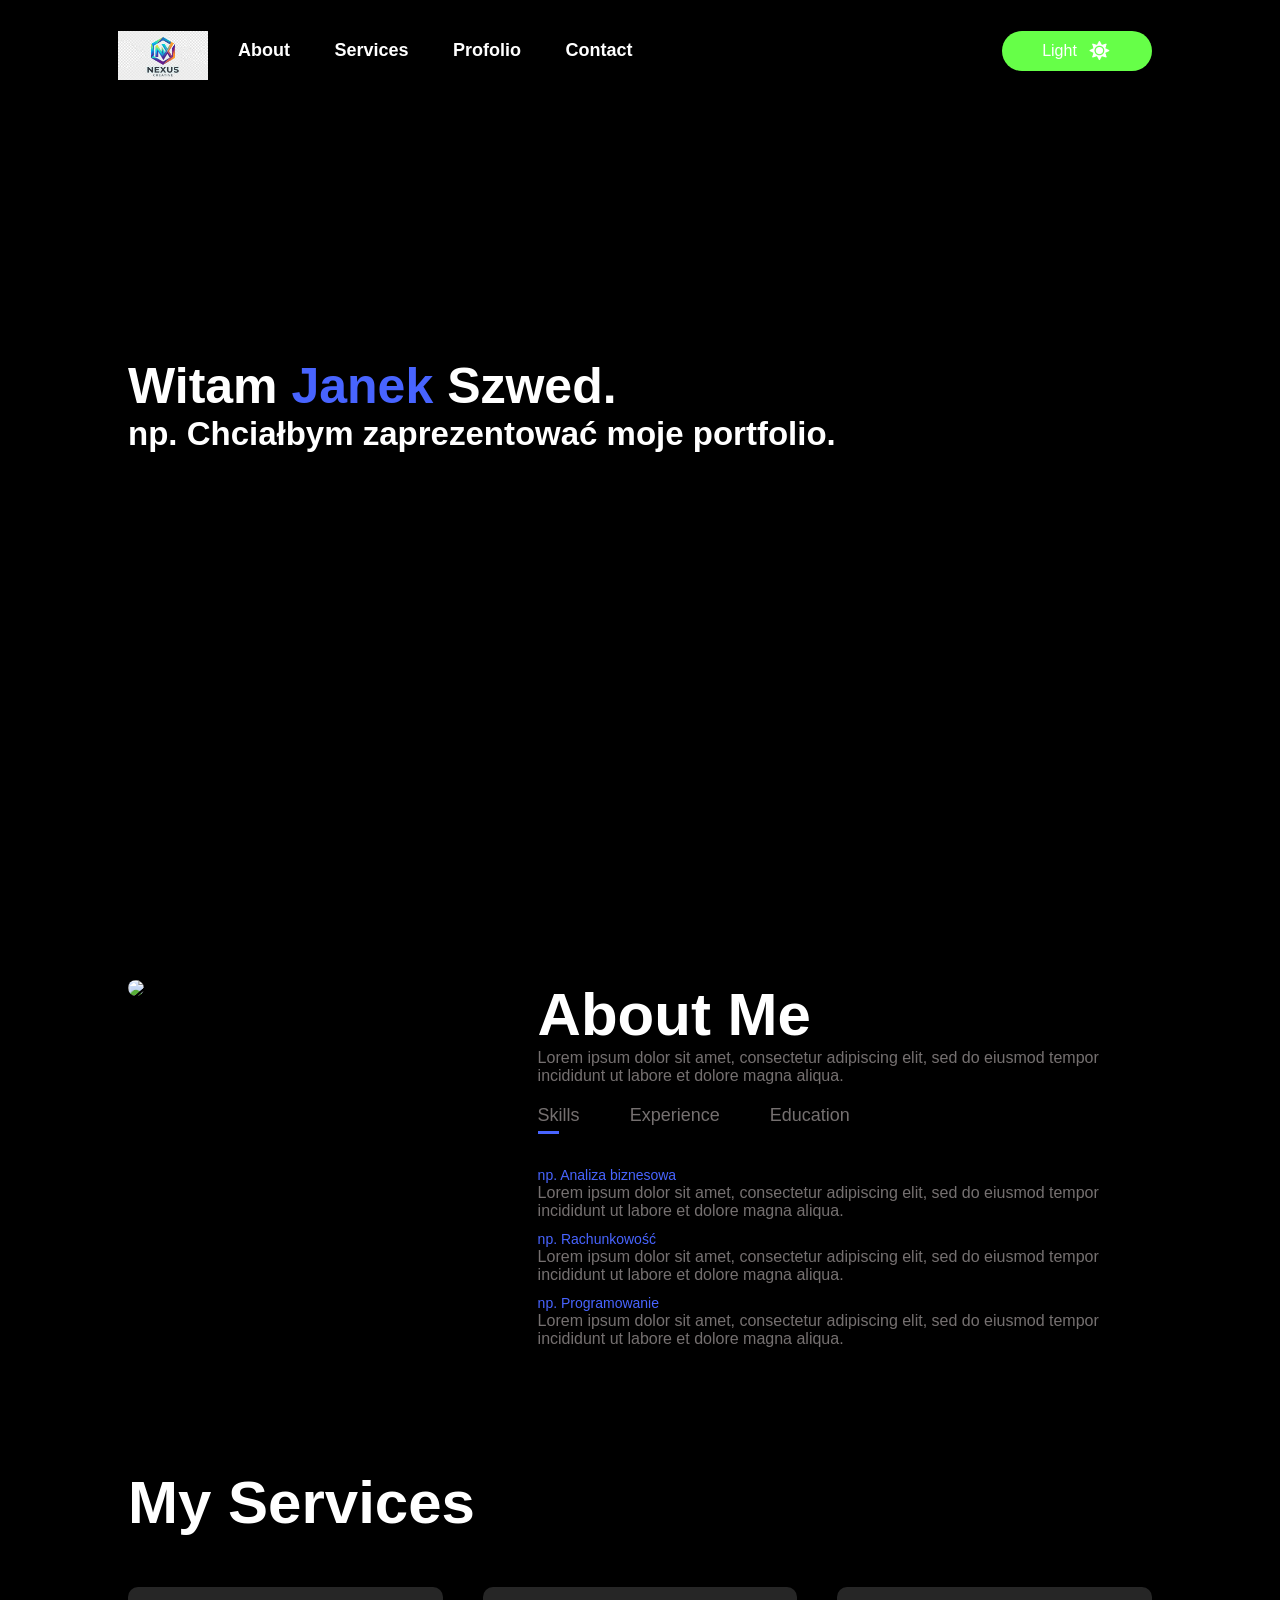
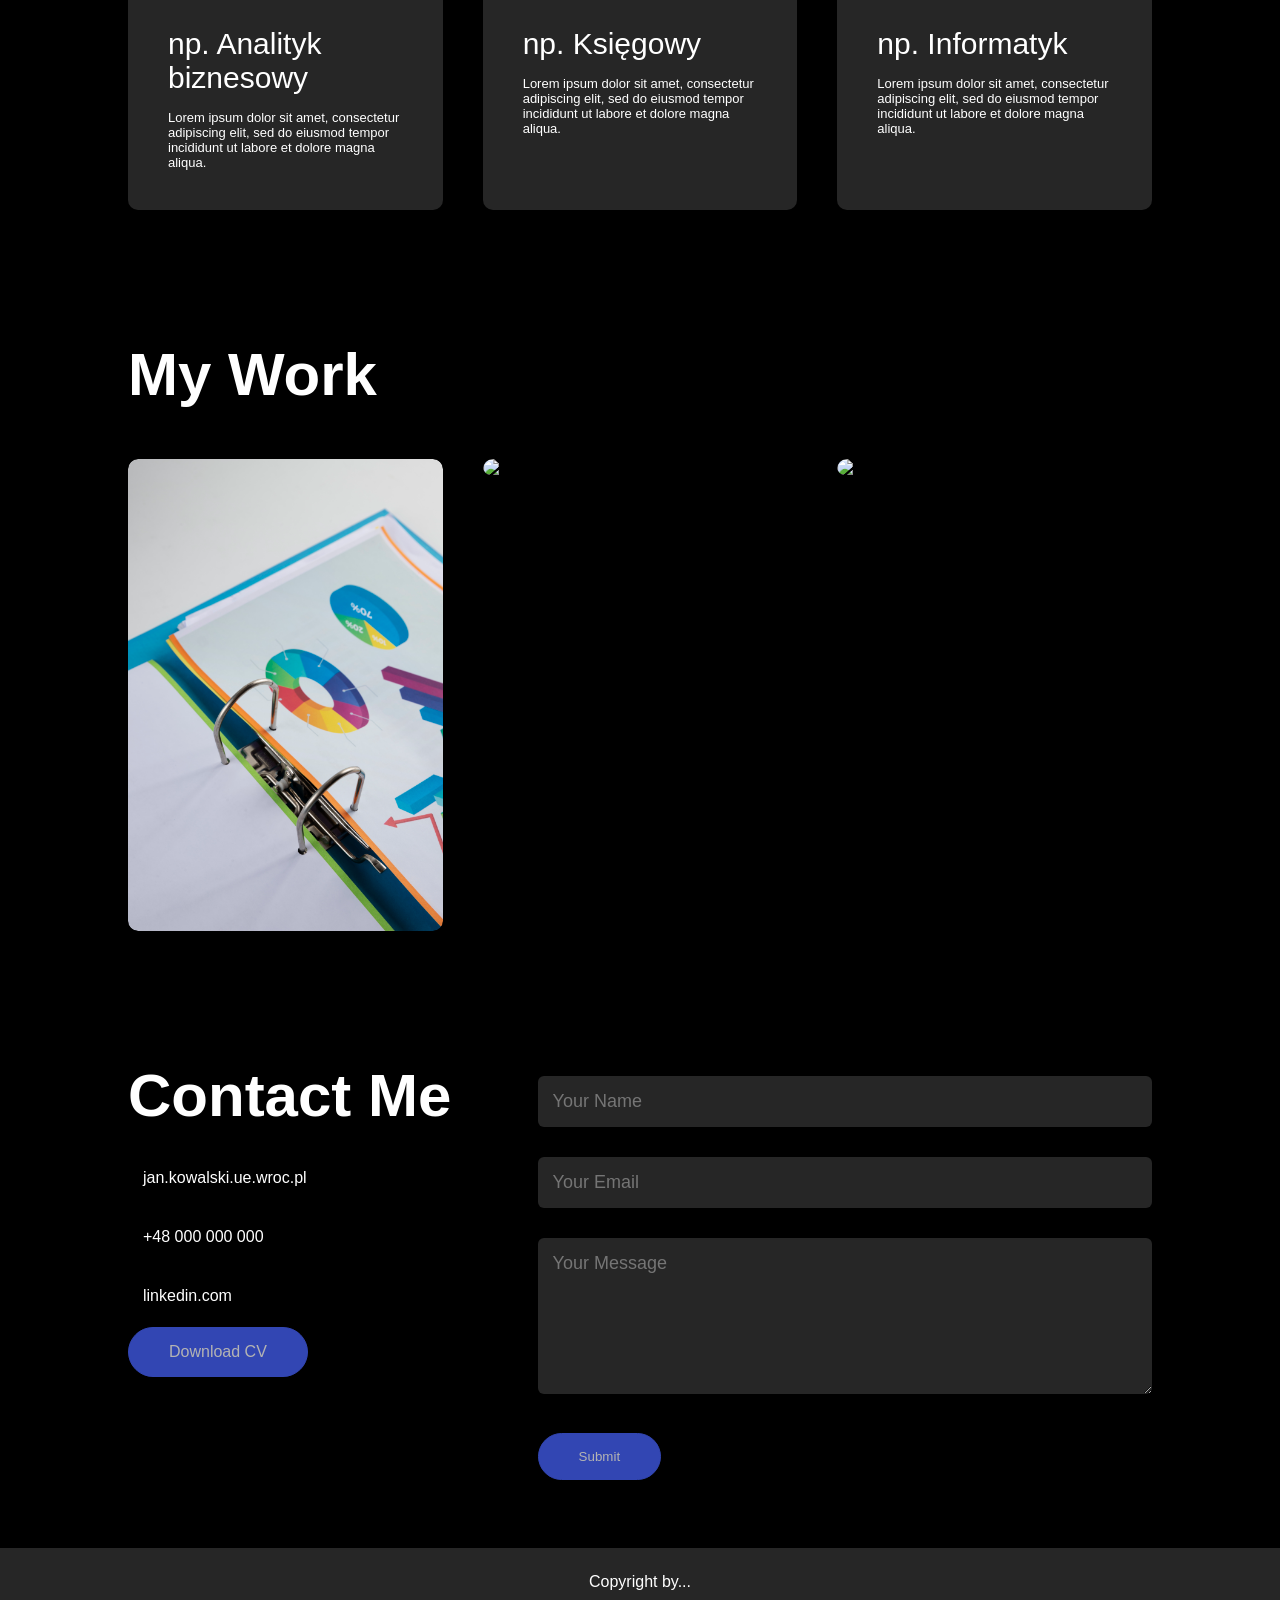
==== index.html @ f892479d "Update index.html" ====
<!DOCTYPE html>
<html lang="en">
<head>
    <meta charset="UTF-8">
    <meta http-equiv="X-UA-Compatible" content="IE=edge">
    <meta name="viewport" content="width=device-width, initial-scale=1.0">
    <title>Portfolio</title> <!--nazwa/tytuł strony-->
    <link rel="stylesheet" href="style.css">
    <link rel="shortcut icon" href="favicon.png"> <!--favicon - ikona strony internetowej, widoczna na pasku adresu przeglądarki i na kracie otwartej strony www.-->
    <!--unikalny kod osadzania zestawu--> <script src="http://kit.fontawesome.com/xxxxxxxxxx.js" crossorigin="anonymous"></script> <!--link do fontawesome: https://fontawesome.com/ -->
</head>
<body>
<div id="header">
    <div class="container">
        <nav>
            <img src="images/Gemini_Generated_Image_3619kv3619kv3619.png" class="logo"><!--miejsce na autorskie logo-->
            <ul id="sidemenu">
                <li><a href="#about">About</a></li>
                <li><a href="#services">Services</a></li>
                <li><a href="#portfolio">Profolio</a></li>
                <li><a href="#contact">Contact</a></li>
                <i class="fa-solid fa-xmark" onclick="closemenu()"></i> <!--ikonę pobrać z https://fontawesome.com/icons/categories (ten obszar dotyczy urządzeń mobilnych)-->
            </ul>
            <i class="fa-solid fa-bars" onclick="openmenu()"></i><!--ikonę pobrać z https://fontawesome.com/icons/categories (ten obszar dotyczy urządzeń mobilnych)-->
            <div class="toggle-btn" id="btn">
                <span id="btnText">Light</span>
                <img src="images/sun.png" id="btnIcon">
            </div>
        </nav>
        <div class="header-text">
            <h1 class="slide-left">Witam <span>Janek</span> Szwed.</h1> <!--miejsce na przedstawienie swojej osoby-->
            <p class="slide-left">np. Chciałbym zaprezentować moje portfolio.</p> <!--krótki opis czego dotyczy strona-->
        </div>
    </div>
</div>
<!--ABOUT-->
<div id="about">
    <div class="container">
        <div class="row">   
            <div class="about-col-1">
                <img src="images/"><!--miejsce na zdjęcie biznesowe-->
            </div>
            <div class="about-col-2">
                <h1 class="sub-title">About Me</h1>
                <p>Lorem ipsum dolor sit amet, consectetur adipiscing elit, 
                    sed do eiusmod tempor incididunt ut labore et dolore magna aliqua.</p><!--klika słów o sobie-->
                    <div class="tab-titles">
                        <p class="tab-links active-link" onclick="opentab('skills')">Skills</p>
                        <p class="tab-links" onclick="opentab('experience')">Experience</p>
                        <p class="tab-links" onclick="opentab('education')">Education</p>
                    </div>
                    <div class="tab-contents active-tab" id="skills">
                        <ul>
                            <li><span>np. Analiza biznesowa</span><br>Lorem ipsum dolor sit amet, consectetur adipiscing elit, 
                                sed do eiusmod tempor incididunt ut labore et dolore magna aliqua.<!--opis umiejętności-->
                            </li>
                            <li><span>np. Rachunkowość</span><br>Lorem ipsum dolor sit amet, consectetur adipiscing elit, 
                                sed do eiusmod tempor incididunt ut labore et dolore magna aliqua.</li><!--opis umiejętności-->
                            <li><span>np. Programowanie</span><br>Lorem ipsum dolor sit amet, consectetur adipiscing elit, 
                                sed do eiusmod tempor incididunt ut labore et dolore magna aliqua.</li><!--opis umiejętności-->
                        </ul>
                    </div>
                    <div class="tab-contents" id="experience">
                        <ul>
                            <li><span>2017 - Current</span><br>zawód</li><!--doświadczenie zawodowe-->
                            <li><span>2011 - 2017</span><br>zawód</li><!--doświadczenie zawodowe-->
                            <li><span>2011 - 2011</span><br>zawód</li><!--doświadczenie zawodowe-->
                        </ul>
                    </div>
                    <div class="tab-contents" id="education">
                        <ul>
                            <li><span>2027</span><br>Uniwersytet Ekonomiczny we Wrocławiu</li><!--edukacja i ukończone kursy-->
                            <li><span>2025</span><br>Uniwersytet Ekonomiczny we Wrocławiu</li><!--edukacja i ukończone kursy-->
                            <li><span>2011</span><br>Liceum/Technikum</li><!--edukacja i ukończone kursy-->
                        </ul>
                    </div>
            </div> 
        </div>
    </div>
</div>
<!--services-->
<div id="services">
    <div class="container">
        <h1 class="sub-title">My Services</h1>
        <div class="services-list">
            <div>
                <i class="fa-sharp fa-solid fa-gears"></i><!--ikonę pobrać z https://fontawesome.com/icons/categories-->
                <h2>np. Analityk biznesowy</h2><!--stanowisko-->
                <p>Lorem ipsum dolor sit amet, consectetur adipiscing elit, 
                    sed do eiusmod tempor incididunt ut labore et dolore magna aliqua.</p><!--opis posiadanych umiejętności-->
            </div>
            <div>
                <i class="fa-solid fa-code"></i><!--ikonę pobrać z https://fontawesome.com/icons/categories-->
                <h2>np. Księgowy</h2><!--stanowisko-->
                <p>Lorem ipsum dolor sit amet, consectetur adipiscing elit, 
                    sed do eiusmod tempor incididunt ut labore et dolore magna aliqua.</p><!--opis posiadanych umiejętności-->
            </div>
            <div>
                <i class="fa-solid fa-database"></i><!--ikonę pobrać z https://fontawesome.com/icons/categories-->
                <h2>np. Informatyk</h2><!--stanowisko-->
                <p>Lorem ipsum dolor sit amet, consectetur adipiscing elit, 
                    sed do eiusmod tempor incididunt ut labore et dolore magna aliqua.</p><!--opis posiadanych umiejętności-->
            </div>
        </div>
    </div>
</div>
<!--portfolio-->
<div id="portfolio">
    <div class ="container">
        <h1 class="sub-title">My Work</h1>
        <div class="work-list">
            <div class="work">
                <img src="images/ring-binder-used-stored-documents.jpg"><!--zdjęcie związane z zainteresowaniami-->
                <div class="layer">
                    <h3>np. Power BI</h3> <!--wykonane projekty, które można połączyć z dyskiem Google lub odwołanie do strony, na której realizowano jakiś kurs-->
                    <a href="https://drive.google...." target="_blank"><i class="fa-solid fa-up-right-from-square"></i></a>
                </div>
            </div>
            <div class="work">
                <img src="images/"><!--zdjęcie związane z zainteresowaniami-->
                <div class="layer">
                    <h3>kurs EXCEL</h3><!--wykonane projekty, które można połączyć z dyskiem Google lub odwołanie do strony, na której realizowano jakiś kurs-->
                    <a href="https://drive.google..." target="_blank"><i class="fa-solid fa-up-right-from-square"></i></a>
                </div>
            </div>
            <div class="work">
                <img src="images/"><!--zdjęcie związane z zainteresowaniami-->
                <div class="layer">
                    <h3>np. Python/C++/C#</h3><!--wykonane projekty, które można połączyć z dyskiem Google lub odwołanie do strony, na której realizowano jakiś kurs-->
                    <a href="https:..." target="_blank"><i class="fa-solid fa-up-right-from-square"></i></a>
                </div>
            </div>
        </div>
       <!--<a href="#" class="btn">BACK</a>-->
    </div>
</div>
<!--contact-->
<div id="contact">
    <div class="container">
        <div class="row">
            <div class="contact-left">
                <h1 class="sub-title">Contact Me</h1>
                <p><i class="fa-solid fa-envelope"><!--ikonę pobrać z https://fontawesome.com/icons/categories--></i><a href="mailto:jan.kowalski.ue.wroc.pl" target="_blank">jan.kowalski.ue.wroc.pl</a></p><!--adres e-mail-->
                <p><i class="fa-sharp fa-solid fa-square-phone"><!--ikonę pobrać z https://fontawesome.com/icons/categories--></i>+48 000 000 000</p><!--numer telefonu-->
                <p><i class="fa-brands fa-linkedin"></i><!--ikonę pobrać z https://fontawesome.com/icons/categories--><a href="https://www.linkedin.com" target="_blank">linkedin.com</a></p><!--link do linkedin-->
                <a href="images/CV" download class="btn btn2">Download CV</a>
            </div>
            <div class="contact-right">
                <form name="submit-to-google-sheet">
                    <input type name="Name" placeholder="Your Name" required>
                    <input type="email" name="Email" placeholder="Your Email" required>
                    <textarea name="Message" rows="6" placeholder="Your Message"></textarea>
                    <button type="submit" class="btn btn2">Submit</button>
                </form>
                <span id="msg"></span> 

            </div>
        </div>
    </div>
    <div class="copyright">
        <p>Copyright by...</p>
    </div>
</div>
<!--skrypt dotyczący ABOUT-->
<script>
    var tablinks = document.getElementsByClassName("tab-links");
    var tabcontents = document.getElementsByClassName("tab-contents");
    
    function opentab(tabname){
        for(tablink of tablinks){
            tablink.classList.remove("active-link");
        }
        for(tabcontent of tabcontents){
            tabcontent.classList.remove("active-tab");
        }
        event.currentTarget.classList.add("active-link");
        document.getElementById(tabname).classList.add("active-tab");
    }

</script>
<!--skrypt dla urządzeń mobilnych-->
<script>
    var sidemenu = document.getElementById("sidemenu");

    function openmenu(){
        sidemenu.style.right = "0";
    }

    function closemenu(){
        sidemenu.style.right = "-200px";
    }

</script>
<!--link do Google Add Script: https://www.google.com/script/start/-->
<script>
    const scriptURL = 'https:...'
    const form = document.forms['submit-to-google-sheet']
    const msg = document.getElementById("msg")
  
    form.addEventListener('submit', e => {
      e.preventDefault()
      fetch(scriptURL, { method: 'POST', body: new FormData(form)})
        .then(response => {
            msg.innerHTML = "Message sent successfully"
            setTimeout(function(){
                msg.innerHTML = ""
            },5000)
            form.reset()
        })
        .catch(error => console.error('Error!', error.message))
    })
</script>
<!--skrypt do zmany koloru strony-->
<script> 

    let btn = document.getElementById("btn");
    let btnText = document.getElementById("btnText");
    let btnIcon = document.getElementById("btnIcon");
    
    
    btn.onclick = function(){
        document.body.classList.toggle("light-theme");
    
        if(document.body.classList.contains("light-theme")){
            btnIcon.src = "images/moon.png";
            btnText.innerHTML = "Dark";
        }else{
            btnIcon.src = "images/sun.png";
            btnText.innerHTML = "Light";
        }
    }
    
    </script>

</body>
</html>
---- style.css ----
*{
    margin: 0;
    padding: 0;
    font-family: 'Poppins', sans-serif;
    box-sizing: border-box;
}
html{
    scroll-behavior: smooth;
}
:root{
    --background: #000;
    --text-color:#fff;
    --title-color:#fff;
}
.light-theme{
    --background: #e9ebee;
    --text-color:#000;
    --title-color:#000;
}
body{
    background: var(--background);
    color: var(--text-color);
    transition: background 0.8s, color 0.8s;
}
#header{
    width: 100%;
    height: 100vh;
    padding: 0;
    background-image: url(images/); /*miejsce na zdjęcie biznesowe*/
    background-size: 630px;
    background-position: 90%;
    background-repeat: no-repeat;
}
.container{
    padding: 0 10%;
}
nav{
    display: flex;
    justify-content: space-between;
    align-items: center;
}
nav .logo{
    width: 90px;  
    position: absolute;
    margin-top: 10px;
    margin-left: -10px;
    color: #4864ff;
}
nav ul{
    text-align: left;
    margin-left: 90px;  
    display: inline;
}
nav ul li{
    display: inline-block;
    list-style: none;
    margin: 40px 10px;
}
nav ul li a{
    color: var(--text-color);
    text-decoration: none;
    font-size: 18px;
    font-weight: 700;
    position: relative; 
    padding: 10px;
}
nav ul li a::after{
    content: '';
    width: 0;
    height: 3px;
    background: #4864ff;
    position: absolute;
    left: 0;
    bottom: -6px;
    transition: 0.5s;
}
nav ul li a:hover::after{
    width: 100%;
}
.toggle-btn{
    background: #66ff48;
    color: #fff;
    display: flex;
    align-items: center;
    justify-content: center;
    width: 150px;
    height: 40px;
    border-radius: 20px;
    cursor: pointer;
   
}
.toggle-btn img{
    width: 25px;
    margin-left: 10px;
}
.header-text{
    margin-top: 25%;
    font-size: 30px;
}
.header-text h1{
    font-size: 50px;
    margin-top: 20px;
}
.header-text h1 span{
    color: #4864ff;
}
.header-text p{
    font-size: 33px;
    font-weight: 600;
}
.img-box img{
    width: 600px;
    display: block;
}
.img-box{
    position: absolute;
    bottom: 0;
    right: 10%;
}

/*--about--*/
#about{
    padding: 80px 0px;
    color: #757070;
}
.row{
    display: flex;
    justify-content: space-between;
    flex-wrap: wrap;
}
.about-col-1{
    flex-basis: 35%;
}
.about-col-1 img{
    width: 100%;
    border-radius:  15px;
}
.about-col-2{
    flex-basis: 60%;
}
.sub-title{
    font-size: 60px;
    font-weight: 600;
    color: var(--text-color);;
}
.tab-titles{
    display: flex;
    margin: 20px 0 40px;
}
.tab-links{
    margin-right: 50px;
    font-size: 18px;
    font-weight: 500;
    cursor: pointer;
    position: relative;
}
.tab-links::after{
    content: '';
    width: 0;
    height: 3px;
    background: #4864ff;
    position: absolute;
    left: 0;
    bottom: -8px;
    transition: 0.5s;
}
.tab-links.active-link::after{
    width: 50%;
}
.tab-contents ul li{
    list-style: none;
    margin: 10px 0;
}
.tab-contents ul li span{
    color: #4864ff;
    font-size: 14px;
}
.tab-contents{
    display: none;
}
.tab-contents.active-tab{
    display: block;
}
/*--services--*/
#services{
    padding: 30px 0;
}
.services-list{
    display: grid;
    grid-template-columns: repeat(auto-fit, minmax(250px, 1fr));
    grid-gap: 40px;
    margin-top: 50px;
}
.services-list div{
    background: #262626;
    padding: 40px;
    font-size: 13px;
    font-weight: 300;
    border-radius: 10px;
    transition: background 0.5s, transform 0.5s;
}
.services-list div i{
    font-size: 50px;
    margin-bottom: 30px;
    color: #fff;
}
.services-list div h2{
    font-size: 30px;
    font-weight: 500;
    margin-bottom: 15px;
    color: #fff;
}
.services-list div p{
    color: #fff;
}

.services-list div a{
    text-decoration: none;
    color: #fff;
    font-size: 12px;
    margin-top: 20px;
    display: inline-block;
}
.services-list div:hover{
    background: #4864ff;
    transform: translateY(-10px);
}
#portfolio{
    padding: 50px 0;
    display: grid;
    grid-template-columns: repeat(auto-fit, minmax(250px, 1fr));
    grid-gap: 40px;
    margin-top: 50px;
}
.work-list{
    display: grid;
    grid-template-columns: repeat(auto-fit, minmax(250px, 1fr));
    grid-gap: 40px;
    margin-top: 50px;
}
.work{
    border-radius: 10px;
    position: relative;
    overflow: hidden;
}
.work img{
    width: 100%;
    border-radius: 10px;
    display: block;
    transition: transform 0.5s;
}
.layer{
    width: 100%;
    height: 0;
    background: linear-gradient(rgba(0,0,0,0.6),#4864ff);
    border-radius: 10px;
    position: absolute;
    left: 0;
    bottom: 0;
    overflow: hidden;
    display: flex;
    align-items: center;
    justify-content: center;
    flex-direction: column;
    padding: 0 40px;
    text-align: center;
    font-size: 14px;
    transition: height 0.5s;
}
.layer h3{
    font-weight: 700;
    margin-bottom: 20px;
    color: #fff;
}
.layer p{
    color:#fff;
}
.layer a{
    margin-top: 20px;
    color: #4864ff;
    text-decoration: none;
    font-size: 18px;
    line-height: 60px;
    background: #fff;
    width: 60px;
    height: 60px;
    border-radius: 50%;
    text-align: center;
}
.work:hover img{
    transform: scale(1.1);
}
.work:hover .layer{
    height: 100%;
}
.btn{
    display: block;
    margin: 50px auto;
    width: fit-content;
    border: 1px solid #4864ff;
    padding: 15px 40px;
    text-decoration: none;
    border-radius: 50px;
    color:#fff;
    transition: background 0.5s;
    
}
.btn:hover{
    background: #4864ff;
}
/*--contact--*/
#contact{
    margin-top: 80px;;
}
.contact-left{
    flex-basis: 35%;
}
.contact-right{
    flex-basis: 60%;
}
.contact-left p{
    margin-top: 30px;
}
.contact-left p i{
    color: #4864ff;
    margin-right: 15px;
    font-size: 25px;
}
.contact-left a{
    cursor: pointer;
    color: var(--text-color);
    text-decoration: none;
}
.social-icons{
    margin-top: 30px;
}
.social-icons a{
    text-decoration: none;
    font-size: 30px;
    margin-right: 15px;
    color: #4864ff;
    display: inline-block;
    /*transition: transform 0.5s;
}
.social-icons a:hover{
    color: #4864ff;
    transform: translateY(-5px);*/
}
.btn.btn2{
    display: block;
    background: #4864ff;
    opacity: 0.7;
    transition: 0.3s;
    cursor: pointer;
    color: #fff;
    margin: 0;
    margin-top: 20px; 
    margin-bottom: 30px;
   
}
.btn.btn2:hover{
    opacity: 1;
}
.contact-right form{
    width: 100%;
}
form input, form textarea{
    width: 100%;
    border: 0;
    outline: none;
    background: #262626;
    padding: 15px;
    margin: 15px 0;
    color: #fff;
    font-size: 18px;
    border-radius: 6px;
}
form.btn2{
    padding: 14px 60px;
    font-size: 18px;
    margin-top: 20px;
    cursor: pointer;
}
.copyright{
    width: 100%;
    text-align: center;
    padding: 25px 0;
    background: #262626;
    font-weight: 300;
    margin-top: 20px;
    color: #fff;
}
.copyright a{
    color: #fff;
    text-decoration: none;
}
/*--css dla urządzeń mobilnych--*/
nav .fa-solid{
   display: none; 
}
@media only screen and (max-width: 600px){
    #header{
        background-image: url(images/MP1.png);
        background-size: 250px;
        background-position: 100% 100%;
    }
    .header-text{
        margin-top: 45%;
        font-size: 10px;
    }
    .header-text h1{
        font-size: 20px;
    }
    .header-text p{
        font-size: 14px;
    }

    nav .logo{
        position: absolute;
        margin-top: 60%;
        margin-left: 25%;
        width: 100px;
    
    }
    nav .fa-solid{
        display: block; 
        font-size: 25px;
        margin-left: 5px;
        margin-top: 25px;
     }

     nav ul{
        background: #4864ff;
        position: fixed;
        top: 0;
        right: -200px;
        width: 150px;
        height: 100vh;
        padding-top: 50px;
        z-index: 2;
        transition: 0.5s; 
     }
     nav ul li{
        display: block;
        margin: 25px;
     }
     nav ul .fa-solid{
        position: absolute;
        top: 5px;
        left: 20px;
        cursor: pointer;
        
    }
    .toggle-btn{
        background: #4864ff;
        color: #fff;
        display: flex;
        align-items: center;
        justify-content: center;
        width: 120px;
        height: 40px;
        border-radius: 20px;
        cursor: pointer;
        margin-top: 25px;

    }
    .sub-title{
        font-size: 40px;
    }
    .about-col-1, .about-col-2{
        flex-basis: 100%;
    }
    .about-col-1{
        margin-bottom: 30px;
    }
    .about-col-2{
        font-size: 14px;
    }
    .tab-links{
        font-size: 16px;
        margin-right: 20px;
    }
    .contact-left, .contact-right{
        flex-basis: 100%;
    }
    .copyright{
        font-size: 15px;
    }
}
@media screen and (max-width: 900px) and (min-width: 600px){
    #header{
        background-image: url(images/);/*miejsce na zdjęcie frontowe*/
        background-size: 400px;
        background-position: 100% 100%;
    }
    .header-text{
        margin-top: 30%;
        font-size: 10px;
    }
    .header-text h1{
        font-size: 25px;
    }
    .header-text p{
        font-size: 19px;
    }

    nav .logo{
        position: absolute;
        margin-top: 30%;
        margin-left: 25%;
        width: 150px;
    
    }
    nav .fa-solid{
        display: block; 
        font-size: 25px;
        margin-left: 5px;
        margin-top: 25px;
     }

     nav ul{
        background: #4864ff;
        position: fixed;
        top: 0;
        right: -200px;
        width: 150px;
        height: 100vh;
        padding-top: 50px;
        z-index: 2;
        transition: 0.5s; 
     }
     nav ul li{
        display: block;
        margin: 25px;
     }
     nav ul .fa-solid{
        position: absolute;
        top: 5px;
        left: 20px;
        cursor: pointer;
        
    }
    .toggle-btn{
        background: #4864ff;
        color: #fff;
        display: flex;
        align-items: center;
        justify-content: center;
        width: 120px;
        height: 40px;
        border-radius: 20px;
        cursor: pointer;
        margin-top: 25px;

    }
    .sub-title{
        font-size: 40px;
    }
    .about-col-1, .about-col-2{
        flex-basis: 100%;
    }
    .about-col-1{
        margin-bottom: 30px;
    }
    .about-col-2{
        font-size: 14px;
    }
    .tab-links{
        font-size: 16px;
        margin-right: 20px;
    }
    .contact-left, .contact-right{
        flex-basis: 100%;
    }
    .copyright{
        font-size: 15px;
    }
}
#msg{
    color: #61b752;
    display: inline-block;
    margin-left: 0;
  
/*opóźnianie przesuwania tekstu*/
}
.slide-left{
    animation: slideleft 2s linear forwards;
}
@keyframes slideleft{
    0%{
        transform: translate(100px);
        opacity: 0;
    }
    100%{
        transform: translate(0px);
        opacity: 1;
    }
}
p.slide-left{
    animation-delay: 2s;
    opacity: 0;
}
.links.slide-left{
    animation-delay: 0s;
}
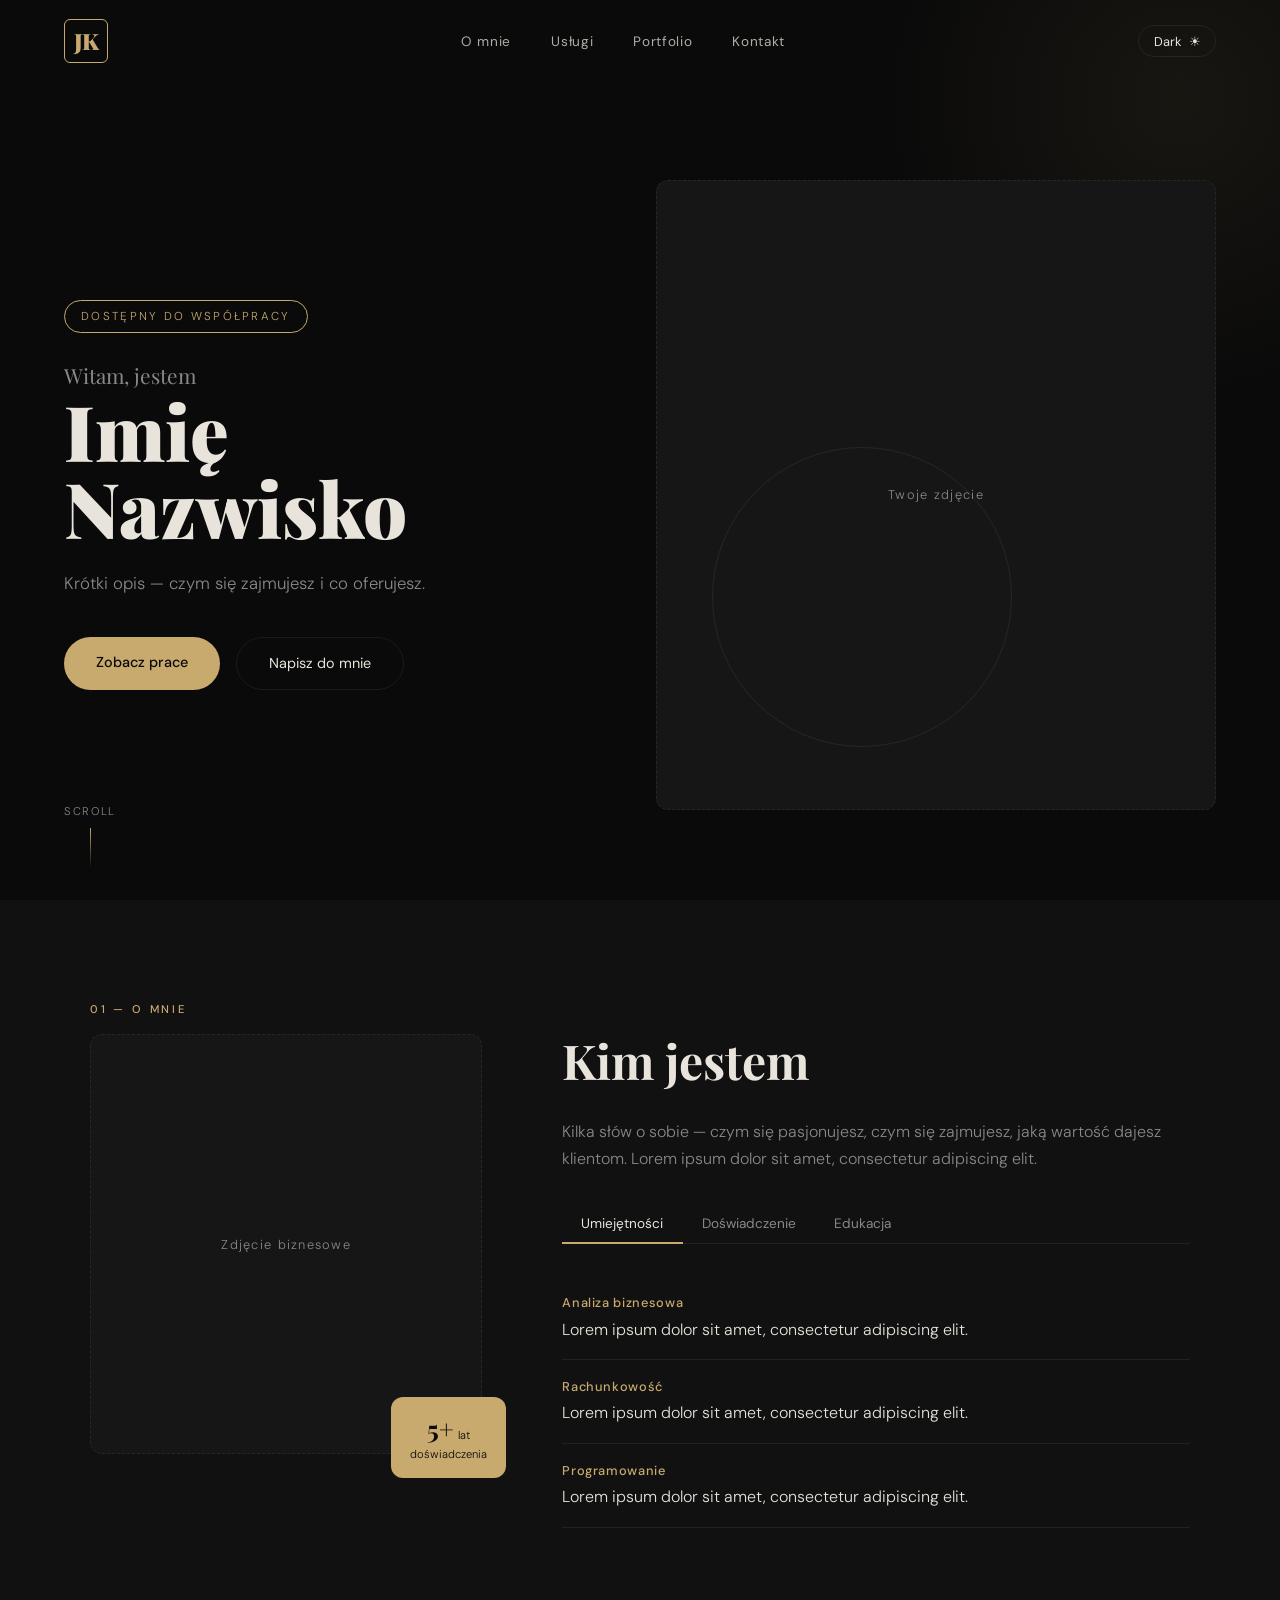
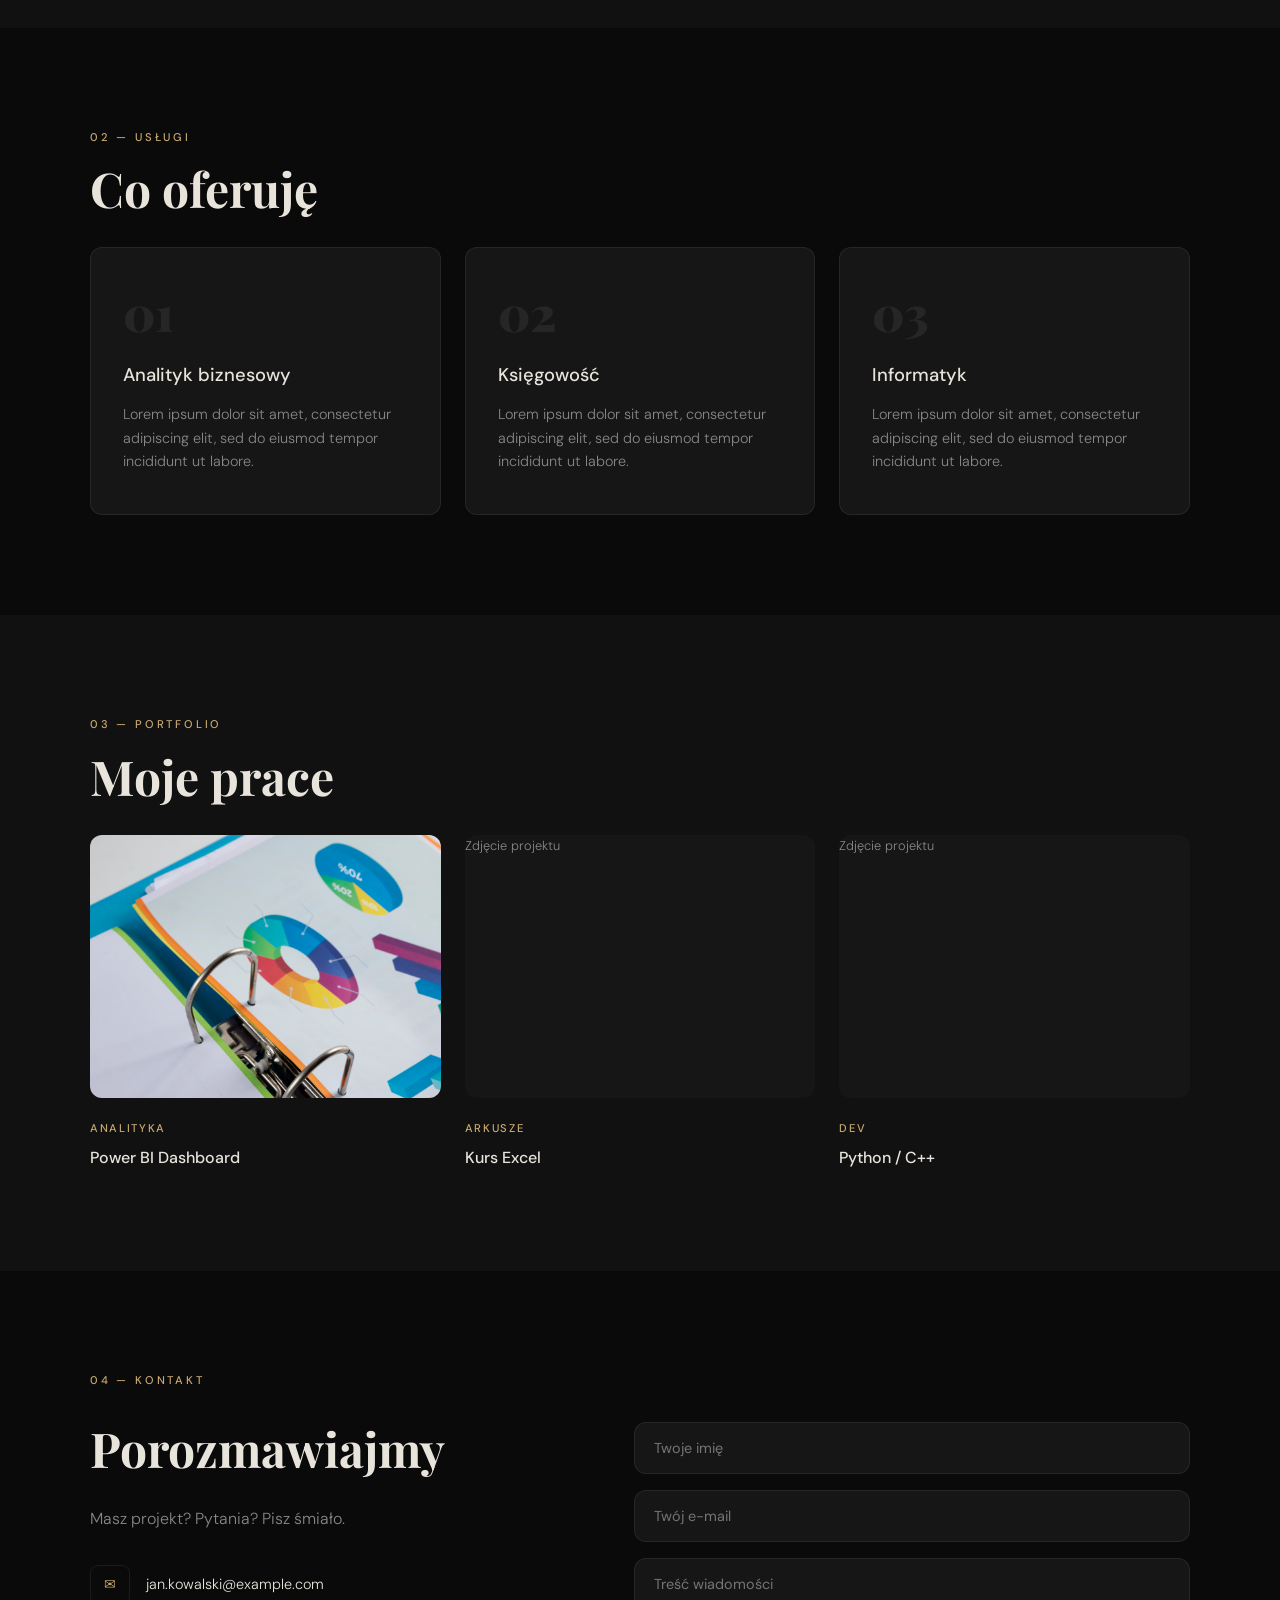
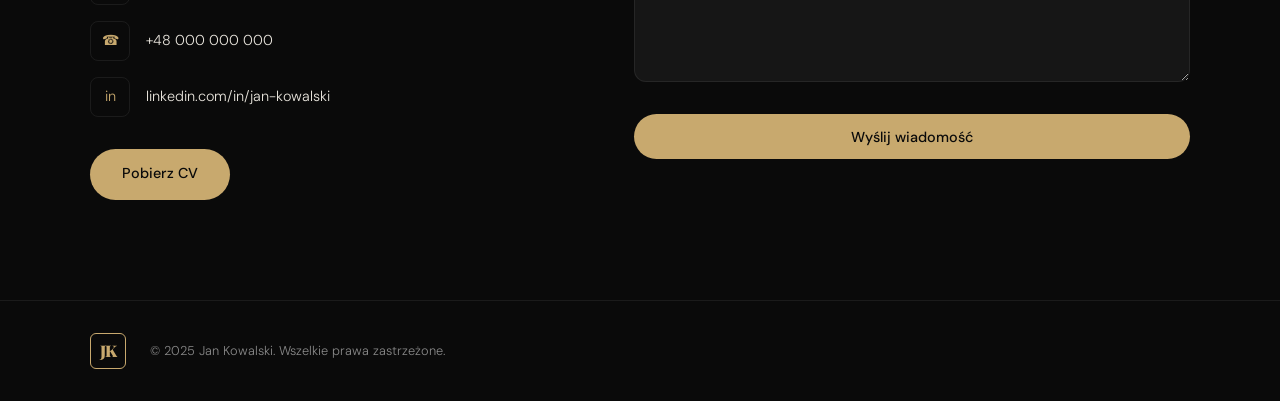
==== commit 77398ae6: "Add files via upload" ====
--- a/index.html
+++ b/index.html
@@ -1,236 +1,305 @@
-<!DOCTYPE html>
-<html lang="en">
-<head>
-    <meta charset="UTF-8">
-    <meta http-equiv="X-UA-Compatible" content="IE=edge">
-    <meta name="viewport" content="width=device-width, initial-scale=1.0">
-    <title>Portfolio</title> <!--nazwa/tytuł strony-->
-    <link rel="stylesheet" href="style.css">
-    <link rel="shortcut icon" href="favicon.png"> <!--favicon - ikona strony internetowej, widoczna na pasku adresu przeglądarki i na kracie otwartej strony www.-->
-    <!--unikalny kod osadzania zestawu--> <script src="http://kit.fontawesome.com/xxxxxxxxxx.js" crossorigin="anonymous"></script> <!--link do fontawesome: https://fontawesome.com/ -->
-</head>
-<body>
-<div id="header">
-    <div class="container">
-        <nav>
-            <img src="images/Gemini_Generated_Image_3619kv3619kv3619.png" class="logo"><!--miejsce na autorskie logo-->
-            <ul id="sidemenu">
-                <li><a href="#about">About</a></li>
-                <li><a href="#services">Services</a></li>
-                <li><a href="#portfolio">Profolio</a></li>
-                <li><a href="#contact">Contact</a></li>
-                <i class="fa-solid fa-xmark" onclick="closemenu()"></i> <!--ikonę pobrać z https://fontawesome.com/icons/categories (ten obszar dotyczy urządzeń mobilnych)-->
-            </ul>
-            <i class="fa-solid fa-bars" onclick="openmenu()"></i><!--ikonę pobrać z https://fontawesome.com/icons/categories (ten obszar dotyczy urządzeń mobilnych)-->
-            <div class="toggle-btn" id="btn">
-                <span id="btnText">Light</span>
-                <img src="images/sun.png" id="btnIcon">
-            </div>
-        </nav>
-        <div class="header-text">
-            <h1 class="slide-left">Witam <span>Janek</span> Szwed.</h1> <!--miejsce na przedstawienie swojej osoby-->
-            <p class="slide-left">np. Chciałbym zaprezentować moje portfolio.</p> <!--krótki opis czego dotyczy strona-->
-        </div>
-    </div>
-</div>
-<!--ABOUT-->
-<div id="about">
-    <div class="container">
-        <div class="row">   
-            <div class="about-col-1">
-                <img src="images/"><!--miejsce na zdjęcie biznesowe-->
-            </div>
-            <div class="about-col-2">
-                <h1 class="sub-title">About Me</h1>
-                <p>Lorem ipsum dolor sit amet, consectetur adipiscing elit, 
-                    sed do eiusmod tempor incididunt ut labore et dolore magna aliqua.</p><!--klika słów o sobie-->
-                    <div class="tab-titles">
-                        <p class="tab-links active-link" onclick="opentab('skills')">Skills</p>
-                        <p class="tab-links" onclick="opentab('experience')">Experience</p>
-                        <p class="tab-links" onclick="opentab('education')">Education</p>
-                    </div>
-                    <div class="tab-contents active-tab" id="skills">
-                        <ul>
-                            <li><span>np. Analiza biznesowa</span><br>Lorem ipsum dolor sit amet, consectetur adipiscing elit, 
-                                sed do eiusmod tempor incididunt ut labore et dolore magna aliqua.<!--opis umiejętności-->
-                            </li>
-                            <li><span>np. Rachunkowość</span><br>Lorem ipsum dolor sit amet, consectetur adipiscing elit, 
-                                sed do eiusmod tempor incididunt ut labore et dolore magna aliqua.</li><!--opis umiejętności-->
-                            <li><span>np. Programowanie</span><br>Lorem ipsum dolor sit amet, consectetur adipiscing elit, 
-                                sed do eiusmod tempor incididunt ut labore et dolore magna aliqua.</li><!--opis umiejętności-->
-                        </ul>
-                    </div>
-                    <div class="tab-contents" id="experience">
-                        <ul>
-                            <li><span>2017 - Current</span><br>zawód</li><!--doświadczenie zawodowe-->
-                            <li><span>2011 - 2017</span><br>zawód</li><!--doświadczenie zawodowe-->
-                            <li><span>2011 - 2011</span><br>zawód</li><!--doświadczenie zawodowe-->
-                        </ul>
-                    </div>
-                    <div class="tab-contents" id="education">
-                        <ul>
-                            <li><span>2027</span><br>Uniwersytet Ekonomiczny we Wrocławiu</li><!--edukacja i ukończone kursy-->
-                            <li><span>2025</span><br>Uniwersytet Ekonomiczny we Wrocławiu</li><!--edukacja i ukończone kursy-->
-                            <li><span>2011</span><br>Liceum/Technikum</li><!--edukacja i ukończone kursy-->
-                        </ul>
-                    </div>
-            </div> 
-        </div>
-    </div>
-</div>
-<!--services-->
-<div id="services">
-    <div class="container">
-        <h1 class="sub-title">My Services</h1>
-        <div class="services-list">
-            <div>
-                <i class="fa-sharp fa-solid fa-gears"></i><!--ikonę pobrać z https://fontawesome.com/icons/categories-->
-                <h2>np. Analityk biznesowy</h2><!--stanowisko-->
-                <p>Lorem ipsum dolor sit amet, consectetur adipiscing elit, 
-                    sed do eiusmod tempor incididunt ut labore et dolore magna aliqua.</p><!--opis posiadanych umiejętności-->
-            </div>
-            <div>
-                <i class="fa-solid fa-code"></i><!--ikonę pobrać z https://fontawesome.com/icons/categories-->
-                <h2>np. Księgowy</h2><!--stanowisko-->
-                <p>Lorem ipsum dolor sit amet, consectetur adipiscing elit, 
-                    sed do eiusmod tempor incididunt ut labore et dolore magna aliqua.</p><!--opis posiadanych umiejętności-->
-            </div>
-            <div>
-                <i class="fa-solid fa-database"></i><!--ikonę pobrać z https://fontawesome.com/icons/categories-->
-                <h2>np. Informatyk</h2><!--stanowisko-->
-                <p>Lorem ipsum dolor sit amet, consectetur adipiscing elit, 
-                    sed do eiusmod tempor incididunt ut labore et dolore magna aliqua.</p><!--opis posiadanych umiejętności-->
-            </div>
-        </div>
-    </div>
-</div>
-<!--portfolio-->
-<div id="portfolio">
-    <div class ="container">
-        <h1 class="sub-title">My Work</h1>
-        <div class="work-list">
-            <div class="work">
-                <img src="images/ring-binder-used-stored-documents.jpg"><!--zdjęcie związane z zainteresowaniami-->
-                <div class="layer">
-                    <h3>np. Power BI</h3> <!--wykonane projekty, które można połączyć z dyskiem Google lub odwołanie do strony, na której realizowano jakiś kurs-->
-                    <a href="https://drive.google...." target="_blank"><i class="fa-solid fa-up-right-from-square"></i></a>
-                </div>
-            </div>
-            <div class="work">
-                <img src="images/"><!--zdjęcie związane z zainteresowaniami-->
-                <div class="layer">
-                    <h3>kurs EXCEL</h3><!--wykonane projekty, które można połączyć z dyskiem Google lub odwołanie do strony, na której realizowano jakiś kurs-->
-                    <a href="https://drive.google..." target="_blank"><i class="fa-solid fa-up-right-from-square"></i></a>
-                </div>
-            </div>
-            <div class="work">
-                <img src="images/"><!--zdjęcie związane z zainteresowaniami-->
-                <div class="layer">
-                    <h3>np. Python/C++/C#</h3><!--wykonane projekty, które można połączyć z dyskiem Google lub odwołanie do strony, na której realizowano jakiś kurs-->
-                    <a href="https:..." target="_blank"><i class="fa-solid fa-up-right-from-square"></i></a>
-                </div>
-            </div>
-        </div>
-       <!--<a href="#" class="btn">BACK</a>-->
-    </div>
-</div>
-<!--contact-->
-<div id="contact">
-    <div class="container">
-        <div class="row">
-            <div class="contact-left">
-                <h1 class="sub-title">Contact Me</h1>
-                <p><i class="fa-solid fa-envelope"><!--ikonę pobrać z https://fontawesome.com/icons/categories--></i><a href="mailto:jan.kowalski.ue.wroc.pl" target="_blank">jan.kowalski.ue.wroc.pl</a></p><!--adres e-mail-->
-                <p><i class="fa-sharp fa-solid fa-square-phone"><!--ikonę pobrać z https://fontawesome.com/icons/categories--></i>+48 000 000 000</p><!--numer telefonu-->
-                <p><i class="fa-brands fa-linkedin"></i><!--ikonę pobrać z https://fontawesome.com/icons/categories--><a href="https://www.linkedin.com" target="_blank">linkedin.com</a></p><!--link do linkedin-->
-                <a href="images/CV" download class="btn btn2">Download CV</a>
-            </div>
-            <div class="contact-right">
-                <form name="submit-to-google-sheet">
-                    <input type name="Name" placeholder="Your Name" required>
-                    <input type="email" name="Email" placeholder="Your Email" required>
-                    <textarea name="Message" rows="6" placeholder="Your Message"></textarea>
-                    <button type="submit" class="btn btn2">Submit</button>
-                </form>
-                <span id="msg"></span> 
-
-            </div>
-        </div>
-    </div>
-    <div class="copyright">
-        <p>Copyright by...</p>
-    </div>
-</div>
-<!--skrypt dotyczący ABOUT-->
-<script>
-    var tablinks = document.getElementsByClassName("tab-links");
-    var tabcontents = document.getElementsByClassName("tab-contents");
-    
-    function opentab(tabname){
-        for(tablink of tablinks){
-            tablink.classList.remove("active-link");
-        }
-        for(tabcontent of tabcontents){
-            tabcontent.classList.remove("active-tab");
-        }
-        event.currentTarget.classList.add("active-link");
-        document.getElementById(tabname).classList.add("active-tab");
-    }
-
-</script>
-<!--skrypt dla urządzeń mobilnych-->
-<script>
-    var sidemenu = document.getElementById("sidemenu");
-
-    function openmenu(){
-        sidemenu.style.right = "0";
-    }
-
-    function closemenu(){
-        sidemenu.style.right = "-200px";
-    }
-
-</script>
-<!--link do Google Add Script: https://www.google.com/script/start/-->
-<script>
-    const scriptURL = 'https:...'
-    const form = document.forms['submit-to-google-sheet']
-    const msg = document.getElementById("msg")
-  
-    form.addEventListener('submit', e => {
-      e.preventDefault()
-      fetch(scriptURL, { method: 'POST', body: new FormData(form)})
-        .then(response => {
-            msg.innerHTML = "Message sent successfully"
-            setTimeout(function(){
-                msg.innerHTML = ""
-            },5000)
-            form.reset()
-        })
-        .catch(error => console.error('Error!', error.message))
-    })
-</script>
-<!--skrypt do zmany koloru strony-->
-<script> 
-
-    let btn = document.getElementById("btn");
-    let btnText = document.getElementById("btnText");
-    let btnIcon = document.getElementById("btnIcon");
-    
-    
-    btn.onclick = function(){
-        document.body.classList.toggle("light-theme");
-    
-        if(document.body.classList.contains("light-theme")){
-            btnIcon.src = "images/moon.png";
-            btnText.innerHTML = "Dark";
-        }else{
-            btnIcon.src = "images/sun.png";
-            btnText.innerHTML = "Light";
-        }
-    }
-    
-    </script>
-
-</body>
-</html>
+<!DOCTYPE html>
+<html lang="pl">
+<head>
+    <meta charset="UTF-8">
+    <meta name="viewport" content="width=device-width, initial-scale=1.0">
+    <title>Portfolio</title>
+    <link rel="preconnect" href="https://fonts.googleapis.com">
+    <link href="https://fonts.googleapis.com/css2?family=Playfair+Display:wght@700;900&family=DM+Sans:wght@300;400;500&display=swap" rel="stylesheet">
+    <link rel="stylesheet" href="style.css">
+</head>
+<body>
+
+<!-- NAV -->
+<nav id="navbar">
+    <div class="nav-inner">
+        <div class="logo-mark">JK</div>
+        <ul id="sidemenu">
+            <li><a href="#about" onclick="closemenu()">O mnie</a></li>
+            <li><a href="#services" onclick="closemenu()">Usługi</a></li>
+            <li><a href="#portfolio" onclick="closemenu()">Portfolio</a></li>
+            <li><a href="#contact" onclick="closemenu()">Kontakt</a></li>
+            <li class="close-btn"><span onclick="closemenu()">✕</span></li>
+        </ul>
+        <div class="nav-right">
+            <button class="theme-toggle" id="themeBtn" onclick="toggleTheme()">
+                <span id="themeLabel">Dark</span>
+                <span class="toggle-icon" id="themeIcon">☀</span>
+            </button>
+            <button class="hamburger" onclick="openmenu()">
+                <span></span><span></span><span></span>
+            </button>
+        </div>
+    </div>
+</nav>
+
+<!-- HERO -->
+<section id="header">
+    <div class="hero-grid">
+        <div class="hero-tag">Dostępny do współpracy</div>
+        <h1 class="hero-title">
+            <span class="hero-line">Witam, jestem</span>
+            <span class="hero-name">Imię<br>Nazwisko</span>
+        </h1>
+        <p class="hero-sub">Krótki opis — czym się zajmujesz i co oferujesz.</p>
+        <div class="hero-cta">
+            <a href="#portfolio" class="btn-primary">Zobacz prace</a>
+            <a href="#contact" class="btn-ghost">Napisz do mnie</a>
+        </div>
+    </div>
+    <div class="hero-photo-block">
+        <!-- WSTAW swoje zdjęcie: <img src="images/twoje-zdjecie.jpg" alt="Zdjęcie"> -->
+        <div class="photo-placeholder">
+            <span>Twoje zdjęcie</span>
+        </div>
+        <div class="hero-deco-circle"></div>
+    </div>
+    <div class="scroll-hint">
+        <span>Scroll</span>
+        <div class="scroll-line"></div>
+    </div>
+</section>
+
+<!-- ABOUT -->
+<section id="about">
+    <div class="container">
+        <div class="section-label">01 — O mnie</div>
+        <div class="about-grid">
+            <div class="about-photo">
+                <!-- WSTAW zdjęcie biznesowe -->
+                <div class="photo-placeholder tall">
+                    <span>Zdjęcie biznesowe</span>
+                </div>
+                <div class="about-badge">
+                    <strong>5+</strong>
+                    <small>lat<br>doświadczenia</small>
+                </div>
+            </div>
+            <div class="about-content">
+                <h2 class="section-title">Kim jestem</h2>
+                <p class="about-bio">Kilka słów o sobie — czym się pasjonujesz, czym się zajmujesz, jaką wartość dajesz klientom. Lorem ipsum dolor sit amet, consectetur adipiscing elit.</p>
+
+                <div class="tab-bar">
+                    <button class="tab-btn active" onclick="opentab(event,'skills')">Umiejętności</button>
+                    <button class="tab-btn" onclick="opentab(event,'experience')">Doświadczenie</button>
+                    <button class="tab-btn" onclick="opentab(event,'education')">Edukacja</button>
+                </div>
+
+                <div class="tab-pane active" id="skills">
+                    <div class="skill-item">
+                        <span class="skill-name">Analiza biznesowa</span>
+                        <p>Lorem ipsum dolor sit amet, consectetur adipiscing elit.</p>
+                    </div>
+                    <div class="skill-item">
+                        <span class="skill-name">Rachunkowość</span>
+                        <p>Lorem ipsum dolor sit amet, consectetur adipiscing elit.</p>
+                    </div>
+                    <div class="skill-item">
+                        <span class="skill-name">Programowanie</span>
+                        <p>Lorem ipsum dolor sit amet, consectetur adipiscing elit.</p>
+                    </div>
+                </div>
+                <div class="tab-pane" id="experience">
+                    <div class="skill-item">
+                        <span class="skill-name">2020 – obecnie</span>
+                        <p>Stanowisko / Firma</p>
+                    </div>
+                    <div class="skill-item">
+                        <span class="skill-name">2017 – 2020</span>
+                        <p>Stanowisko / Firma</p>
+                    </div>
+                </div>
+                <div class="tab-pane" id="education">
+                    <div class="skill-item">
+                        <span class="skill-name">2027</span>
+                        <p>Uniwersytet Ekonomiczny we Wrocławiu</p>
+                    </div>
+                    <div class="skill-item">
+                        <span class="skill-name">2025</span>
+                        <p>Kurs / Certyfikat</p>
+                    </div>
+                    <div class="skill-item">
+                        <span class="skill-name">2021</span>
+                        <p>Liceum / Technikum</p>
+                    </div>
+                </div>
+            </div>
+        </div>
+    </div>
+</section>
+
+<!-- SERVICES -->
+<section id="services">
+    <div class="container">
+        <div class="section-label">02 — Usługi</div>
+        <h2 class="section-title">Co oferuję</h2>
+        <div class="services-grid">
+            <div class="service-card">
+                <div class="service-num">01</div>
+                <h3>Analityk biznesowy</h3>
+                <p>Lorem ipsum dolor sit amet, consectetur adipiscing elit, sed do eiusmod tempor incididunt ut labore.</p>
+                <div class="service-arrow">→</div>
+            </div>
+            <div class="service-card">
+                <div class="service-num">02</div>
+                <h3>Księgowość</h3>
+                <p>Lorem ipsum dolor sit amet, consectetur adipiscing elit, sed do eiusmod tempor incididunt ut labore.</p>
+                <div class="service-arrow">→</div>
+            </div>
+            <div class="service-card">
+                <div class="service-num">03</div>
+                <h3>Informatyk</h3>
+                <p>Lorem ipsum dolor sit amet, consectetur adipiscing elit, sed do eiusmod tempor incididunt ut labore.</p>
+                <div class="service-arrow">→</div>
+            </div>
+        </div>
+    </div>
+</section>
+
+<!-- PORTFOLIO -->
+<section id="portfolio">
+    <div class="container">
+        <div class="section-label">03 — Portfolio</div>
+        <h2 class="section-title">Moje prace</h2>
+        <div class="works-grid">
+            <div class="work-card">
+                <div class="work-img">
+                    <img src="images/ring-binder-used-stored-documents.jpg" alt="Power BI">
+                    <div class="work-overlay">
+                        <a href="https://drive.google.com" target="_blank" class="work-link">Otwórz projekt ↗</a>
+                    </div>
+                </div>
+                <div class="work-info">
+                    <span class="work-tag">Analityka</span>
+                    <h3>Power BI Dashboard</h3>
+                </div>
+            </div>
+            <div class="work-card">
+                <div class="work-img placeholder-img">
+                    <div class="img-placeholder"><span>Zdjęcie projektu</span></div>
+                    <div class="work-overlay">
+                        <a href="https://drive.google.com" target="_blank" class="work-link">Otwórz projekt ↗</a>
+                    </div>
+                </div>
+                <div class="work-info">
+                    <span class="work-tag">Arkusze</span>
+                    <h3>Kurs Excel</h3>
+                </div>
+            </div>
+            <div class="work-card">
+                <div class="work-img placeholder-img">
+                    <div class="img-placeholder"><span>Zdjęcie projektu</span></div>
+                    <div class="work-overlay">
+                        <a href="#" target="_blank" class="work-link">Otwórz projekt ↗</a>
+                    </div>
+                </div>
+                <div class="work-info">
+                    <span class="work-tag">Dev</span>
+                    <h3>Python / C++</h3>
+                </div>
+            </div>
+        </div>
+    </div>
+</section>
+
+<!-- CONTACT -->
+<section id="contact">
+    <div class="container">
+        <div class="section-label">04 — Kontakt</div>
+        <div class="contact-grid">
+            <div class="contact-info">
+                <h2 class="section-title">Porozmawiajmy</h2>
+                <p class="contact-sub">Masz projekt? Pytania? Pisz śmiało.</p>
+                <div class="contact-links">
+                    <a href="mailto:jan.kowalski@example.com" class="contact-item">
+                        <span class="c-icon">✉</span>
+                        <span>jan.kowalski@example.com</span>
+                    </a>
+                    <a href="tel:+48000000000" class="contact-item">
+                        <span class="c-icon">☎</span>
+                        <span>+48 000 000 000</span>
+                    </a>
+                    <a href="https://www.linkedin.com" target="_blank" class="contact-item">
+                        <span class="c-icon">in</span>
+                        <span>linkedin.com/in/jan-kowalski</span>
+                    </a>
+                </div>
+                <a href="images/CV.pdf" download class="btn-primary" style="margin-top:2rem;display:inline-block;">Pobierz CV</a>
+            </div>
+            <div class="contact-form">
+                <form name="submit-to-google-sheet">
+                    <div class="form-group">
+                        <input type="text" name="Name" placeholder="Twoje imię" required>
+                    </div>
+                    <div class="form-group">
+                        <input type="email" name="Email" placeholder="Twój e-mail" required>
+                    </div>
+                    <div class="form-group">
+                        <textarea name="Message" rows="5" placeholder="Treść wiadomości"></textarea>
+                    </div>
+                    <button type="submit" class="btn-primary full-width">Wyślij wiadomość</button>
+                    <span id="msg"></span>
+                </form>
+            </div>
+        </div>
+    </div>
+</section>
+
+<footer>
+    <div class="container footer-inner">
+        <div class="logo-mark small">JK</div>
+        <p>© 2025 Jan Kowalski. Wszelkie prawa zastrzeżone.</p>
+    </div>
+</footer>
+
+<script>
+// ---- TABS ----
+function opentab(e, tabname) {
+    document.querySelectorAll('.tab-pane').forEach(p => p.classList.remove('active'));
+    document.querySelectorAll('.tab-btn').forEach(b => b.classList.remove('active'));
+    document.getElementById(tabname).classList.add('active');
+    e.currentTarget.classList.add('active');
+}
+
+// ---- MOBILE MENU ----
+function openmenu() { document.getElementById('sidemenu').classList.add('open'); }
+function closemenu() { document.getElementById('sidemenu').classList.remove('open'); }
+
+// ---- THEME TOGGLE ----
+let dark = true;
+function toggleTheme() {
+    dark = !dark;
+    document.body.classList.toggle('light-theme', !dark);
+    document.getElementById('themeLabel').textContent = dark ? 'Dark' : 'Light';
+    document.getElementById('themeIcon').textContent = dark ? '☀' : '☽';
+}
+
+// ---- NAVBAR SCROLL ----
+window.addEventListener('scroll', () => {
+    document.getElementById('navbar').classList.toggle('scrolled', window.scrollY > 60);
+});
+
+// ---- CONTACT FORM ----
+const scriptURL = 'https://your-google-script-url-here';
+const form = document.forms['submit-to-google-sheet'];
+if (form) {
+    form.addEventListener('submit', e => {
+        e.preventDefault();
+        fetch(scriptURL, { method: 'POST', body: new FormData(form) })
+            .then(() => {
+                document.getElementById('msg').textContent = 'Wiadomość wysłana!';
+                setTimeout(() => document.getElementById('msg').textContent = '', 5000);
+                form.reset();
+            })
+            .catch(err => console.error(err));
+    });
+}
+
+// ---- REVEAL ON SCROLL ----
+const observer = new IntersectionObserver((entries) => {
+    entries.forEach(e => { if (e.isIntersecting) e.target.classList.add('visible'); });
+}, { threshold: 0.1 });
+document.querySelectorAll('.service-card, .work-card, .skill-item').forEach(el => observer.observe(el));
+</script>
+</body>
+</html>
--- a/style.css
+++ b/style.css
@@ -1,607 +1,697 @@
-*{
-    margin: 0;
-    padding: 0;
-    font-family: 'Poppins', sans-serif;
-    box-sizing: border-box;
-}
-html{
-    scroll-behavior: smooth;
-}
-:root{
-    --background: #000;
-    --text-color:#fff;
-    --title-color:#fff;
-}
-.light-theme{
-    --background: #e9ebee;
-    --text-color:#000;
-    --title-color:#000;
-}
-body{
-    background: var(--background);
-    color: var(--text-color);
-    transition: background 0.8s, color 0.8s;
-}
-#header{
-    width: 100%;
-    height: 100vh;
-    padding: 0;
-    background-image: url(images/); /*miejsce na zdjęcie biznesowe*/
-    background-size: 630px;
-    background-position: 90%;
-    background-repeat: no-repeat;
-}
-.container{
-    padding: 0 10%;
-}
-nav{
-    display: flex;
-    justify-content: space-between;
-    align-items: center;
-}
-nav .logo{
-    width: 90px;  
-    position: absolute;
-    margin-top: 10px;
-    margin-left: -10px;
-    color: #4864ff;
-}
-nav ul{
-    text-align: left;
-    margin-left: 90px;  
-    display: inline;
-}
-nav ul li{
-    display: inline-block;
-    list-style: none;
-    margin: 40px 10px;
-}
-nav ul li a{
-    color: var(--text-color);
-    text-decoration: none;
-    font-size: 18px;
-    font-weight: 700;
-    position: relative; 
-    padding: 10px;
-}
-nav ul li a::after{
-    content: '';
-    width: 0;
-    height: 3px;
-    background: #4864ff;
-    position: absolute;
-    left: 0;
-    bottom: -6px;
-    transition: 0.5s;
-}
-nav ul li a:hover::after{
-    width: 100%;
-}
-.toggle-btn{
-    background: #66ff48;
-    color: #fff;
-    display: flex;
-    align-items: center;
-    justify-content: center;
-    width: 150px;
-    height: 40px;
-    border-radius: 20px;
-    cursor: pointer;
-   
-}
-.toggle-btn img{
-    width: 25px;
-    margin-left: 10px;
-}
-.header-text{
-    margin-top: 25%;
-    font-size: 30px;
-}
-.header-text h1{
-    font-size: 50px;
-    margin-top: 20px;
-}
-.header-text h1 span{
-    color: #4864ff;
-}
-.header-text p{
-    font-size: 33px;
-    font-weight: 600;
-}
-.img-box img{
-    width: 600px;
-    display: block;
-}
-.img-box{
-    position: absolute;
-    bottom: 0;
-    right: 10%;
-}
-
-/*--about--*/
-#about{
-    padding: 80px 0px;
-    color: #757070;
-}
-.row{
-    display: flex;
-    justify-content: space-between;
-    flex-wrap: wrap;
-}
-.about-col-1{
-    flex-basis: 35%;
-}
-.about-col-1 img{
-    width: 100%;
-    border-radius:  15px;
-}
-.about-col-2{
-    flex-basis: 60%;
-}
-.sub-title{
-    font-size: 60px;
-    font-weight: 600;
-    color: var(--text-color);;
-}
-.tab-titles{
-    display: flex;
-    margin: 20px 0 40px;
-}
-.tab-links{
-    margin-right: 50px;
-    font-size: 18px;
-    font-weight: 500;
-    cursor: pointer;
-    position: relative;
-}
-.tab-links::after{
-    content: '';
-    width: 0;
-    height: 3px;
-    background: #4864ff;
-    position: absolute;
-    left: 0;
-    bottom: -8px;
-    transition: 0.5s;
-}
-.tab-links.active-link::after{
-    width: 50%;
-}
-.tab-contents ul li{
-    list-style: none;
-    margin: 10px 0;
-}
-.tab-contents ul li span{
-    color: #4864ff;
-    font-size: 14px;
-}
-.tab-contents{
-    display: none;
-}
-.tab-contents.active-tab{
-    display: block;
-}
-/*--services--*/
-#services{
-    padding: 30px 0;
-}
-.services-list{
-    display: grid;
-    grid-template-columns: repeat(auto-fit, minmax(250px, 1fr));
-    grid-gap: 40px;
-    margin-top: 50px;
-}
-.services-list div{
-    background: #262626;
-    padding: 40px;
-    font-size: 13px;
-    font-weight: 300;
-    border-radius: 10px;
-    transition: background 0.5s, transform 0.5s;
-}
-.services-list div i{
-    font-size: 50px;
-    margin-bottom: 30px;
-    color: #fff;
-}
-.services-list div h2{
-    font-size: 30px;
-    font-weight: 500;
-    margin-bottom: 15px;
-    color: #fff;
-}
-.services-list div p{
-    color: #fff;
-}
-
-.services-list div a{
-    text-decoration: none;
-    color: #fff;
-    font-size: 12px;
-    margin-top: 20px;
-    display: inline-block;
-}
-.services-list div:hover{
-    background: #4864ff;
-    transform: translateY(-10px);
-}
-#portfolio{
-    padding: 50px 0;
-    display: grid;
-    grid-template-columns: repeat(auto-fit, minmax(250px, 1fr));
-    grid-gap: 40px;
-    margin-top: 50px;
-}
-.work-list{
-    display: grid;
-    grid-template-columns: repeat(auto-fit, minmax(250px, 1fr));
-    grid-gap: 40px;
-    margin-top: 50px;
-}
-.work{
-    border-radius: 10px;
-    position: relative;
-    overflow: hidden;
-}
-.work img{
-    width: 100%;
-    border-radius: 10px;
-    display: block;
-    transition: transform 0.5s;
-}
-.layer{
-    width: 100%;
-    height: 0;
-    background: linear-gradient(rgba(0,0,0,0.6),#4864ff);
-    border-radius: 10px;
-    position: absolute;
-    left: 0;
-    bottom: 0;
-    overflow: hidden;
-    display: flex;
-    align-items: center;
-    justify-content: center;
-    flex-direction: column;
-    padding: 0 40px;
-    text-align: center;
-    font-size: 14px;
-    transition: height 0.5s;
-}
-.layer h3{
-    font-weight: 700;
-    margin-bottom: 20px;
-    color: #fff;
-}
-.layer p{
-    color:#fff;
-}
-.layer a{
-    margin-top: 20px;
-    color: #4864ff;
-    text-decoration: none;
-    font-size: 18px;
-    line-height: 60px;
-    background: #fff;
-    width: 60px;
-    height: 60px;
-    border-radius: 50%;
-    text-align: center;
-}
-.work:hover img{
-    transform: scale(1.1);
-}
-.work:hover .layer{
-    height: 100%;
-}
-.btn{
-    display: block;
-    margin: 50px auto;
-    width: fit-content;
-    border: 1px solid #4864ff;
-    padding: 15px 40px;
-    text-decoration: none;
-    border-radius: 50px;
-    color:#fff;
-    transition: background 0.5s;
-    
-}
-.btn:hover{
-    background: #4864ff;
-}
-/*--contact--*/
-#contact{
-    margin-top: 80px;;
-}
-.contact-left{
-    flex-basis: 35%;
-}
-.contact-right{
-    flex-basis: 60%;
-}
-.contact-left p{
-    margin-top: 30px;
-}
-.contact-left p i{
-    color: #4864ff;
-    margin-right: 15px;
-    font-size: 25px;
-}
-.contact-left a{
-    cursor: pointer;
-    color: var(--text-color);
-    text-decoration: none;
-}
-.social-icons{
-    margin-top: 30px;
-}
-.social-icons a{
-    text-decoration: none;
-    font-size: 30px;
-    margin-right: 15px;
-    color: #4864ff;
-    display: inline-block;
-    /*transition: transform 0.5s;
-}
-.social-icons a:hover{
-    color: #4864ff;
-    transform: translateY(-5px);*/
-}
-.btn.btn2{
-    display: block;
-    background: #4864ff;
-    opacity: 0.7;
-    transition: 0.3s;
-    cursor: pointer;
-    color: #fff;
-    margin: 0;
-    margin-top: 20px; 
-    margin-bottom: 30px;
-   
-}
-.btn.btn2:hover{
-    opacity: 1;
-}
-.contact-right form{
-    width: 100%;
-}
-form input, form textarea{
-    width: 100%;
-    border: 0;
-    outline: none;
-    background: #262626;
-    padding: 15px;
-    margin: 15px 0;
-    color: #fff;
-    font-size: 18px;
-    border-radius: 6px;
-}
-form.btn2{
-    padding: 14px 60px;
-    font-size: 18px;
-    margin-top: 20px;
-    cursor: pointer;
-}
-.copyright{
-    width: 100%;
-    text-align: center;
-    padding: 25px 0;
-    background: #262626;
-    font-weight: 300;
-    margin-top: 20px;
-    color: #fff;
-}
-.copyright a{
-    color: #fff;
-    text-decoration: none;
-}
-/*--css dla urządzeń mobilnych--*/
-nav .fa-solid{
-   display: none; 
-}
-@media only screen and (max-width: 600px){
-    #header{
-        background-image: url(images/MP1.png);
-        background-size: 250px;
-        background-position: 100% 100%;
-    }
-    .header-text{
-        margin-top: 45%;
-        font-size: 10px;
-    }
-    .header-text h1{
-        font-size: 20px;
-    }
-    .header-text p{
-        font-size: 14px;
-    }
-
-    nav .logo{
-        position: absolute;
-        margin-top: 60%;
-        margin-left: 25%;
-        width: 100px;
-    
-    }
-    nav .fa-solid{
-        display: block; 
-        font-size: 25px;
-        margin-left: 5px;
-        margin-top: 25px;
-     }
-
-     nav ul{
-        background: #4864ff;
-        position: fixed;
-        top: 0;
-        right: -200px;
-        width: 150px;
-        height: 100vh;
-        padding-top: 50px;
-        z-index: 2;
-        transition: 0.5s; 
-     }
-     nav ul li{
-        display: block;
-        margin: 25px;
-     }
-     nav ul .fa-solid{
-        position: absolute;
-        top: 5px;
-        left: 20px;
-        cursor: pointer;
-        
-    }
-    .toggle-btn{
-        background: #4864ff;
-        color: #fff;
-        display: flex;
-        align-items: center;
-        justify-content: center;
-        width: 120px;
-        height: 40px;
-        border-radius: 20px;
-        cursor: pointer;
-        margin-top: 25px;
-
-    }
-    .sub-title{
-        font-size: 40px;
-    }
-    .about-col-1, .about-col-2{
-        flex-basis: 100%;
-    }
-    .about-col-1{
-        margin-bottom: 30px;
-    }
-    .about-col-2{
-        font-size: 14px;
-    }
-    .tab-links{
-        font-size: 16px;
-        margin-right: 20px;
-    }
-    .contact-left, .contact-right{
-        flex-basis: 100%;
-    }
-    .copyright{
-        font-size: 15px;
-    }
-}
-@media screen and (max-width: 900px) and (min-width: 600px){
-    #header{
-        background-image: url(images/);/*miejsce na zdjęcie frontowe*/
-        background-size: 400px;
-        background-position: 100% 100%;
-    }
-    .header-text{
-        margin-top: 30%;
-        font-size: 10px;
-    }
-    .header-text h1{
-        font-size: 25px;
-    }
-    .header-text p{
-        font-size: 19px;
-    }
-
-    nav .logo{
-        position: absolute;
-        margin-top: 30%;
-        margin-left: 25%;
-        width: 150px;
-    
-    }
-    nav .fa-solid{
-        display: block; 
-        font-size: 25px;
-        margin-left: 5px;
-        margin-top: 25px;
-     }
-
-     nav ul{
-        background: #4864ff;
-        position: fixed;
-        top: 0;
-        right: -200px;
-        width: 150px;
-        height: 100vh;
-        padding-top: 50px;
-        z-index: 2;
-        transition: 0.5s; 
-     }
-     nav ul li{
-        display: block;
-        margin: 25px;
-     }
-     nav ul .fa-solid{
-        position: absolute;
-        top: 5px;
-        left: 20px;
-        cursor: pointer;
-        
-    }
-    .toggle-btn{
-        background: #4864ff;
-        color: #fff;
-        display: flex;
-        align-items: center;
-        justify-content: center;
-        width: 120px;
-        height: 40px;
-        border-radius: 20px;
-        cursor: pointer;
-        margin-top: 25px;
-
-    }
-    .sub-title{
-        font-size: 40px;
-    }
-    .about-col-1, .about-col-2{
-        flex-basis: 100%;
-    }
-    .about-col-1{
-        margin-bottom: 30px;
-    }
-    .about-col-2{
-        font-size: 14px;
-    }
-    .tab-links{
-        font-size: 16px;
-        margin-right: 20px;
-    }
-    .contact-left, .contact-right{
-        flex-basis: 100%;
-    }
-    .copyright{
-        font-size: 15px;
-    }
-}
-#msg{
-    color: #61b752;
-    display: inline-block;
-    margin-left: 0;
-  
-/*opóźnianie przesuwania tekstu*/
-}
-.slide-left{
-    animation: slideleft 2s linear forwards;
-}
-@keyframes slideleft{
-    0%{
-        transform: translate(100px);
-        opacity: 0;
-    }
-    100%{
-        transform: translate(0px);
-        opacity: 1;
-    }
-}
-p.slide-left{
-    animation-delay: 2s;
-    opacity: 0;
-}
-.links.slide-left{
-    animation-delay: 0s;
-}
-
-
+/* ===== RESET & BASE ===== */
+*, *::before, *::after {
+    margin: 0; padding: 0;
+    box-sizing: border-box;
+}
+
+:root {
+    --bg: #0a0a0a;
+    --bg-2: #111;
+    --bg-card: #161616;
+    --text: #e8e4dc;
+    --text-muted: #888;
+    --accent: #c8a96e;
+    --accent-hover: #dfc08a;
+    --border: rgba(255,255,255,0.07);
+    --radius: 12px;
+    --font-display: 'Playfair Display', serif;
+    --font-body: 'DM Sans', sans-serif;
+}
+
+.light-theme {
+    --bg: #f4f1ec;
+    --bg-2: #ece8e0;
+    --bg-card: #fff;
+    --text: #1a1a1a;
+    --text-muted: #666;
+    --border: rgba(0,0,0,0.08);
+}
+
+html { scroll-behavior: smooth; }
+
+body {
+    background: var(--bg);
+    color: var(--text);
+    font-family: var(--font-body);
+    font-weight: 300;
+    line-height: 1.65;
+    transition: background 0.6s ease, color 0.6s ease;
+    overflow-x: hidden;
+}
+
+/* ===== TYPOGRAPHY ===== */
+.section-title {
+    font-family: var(--font-display);
+    font-size: clamp(2rem, 4vw, 3rem);
+    font-weight: 700;
+    line-height: 1.1;
+    margin-bottom: 2rem;
+    color: var(--text);
+}
+
+.section-label {
+    font-size: 0.7rem;
+    letter-spacing: 0.25em;
+    text-transform: uppercase;
+    color: var(--accent);
+    margin-bottom: 1rem;
+    font-weight: 500;
+}
+
+/* ===== LAYOUT ===== */
+.container {
+    width: 90%;
+    max-width: 1100px;
+    margin: 0 auto;
+}
+
+section {
+    padding: 100px 0;
+}
+
+/* ===== NAVBAR ===== */
+#navbar {
+    position: fixed;
+    top: 0; left: 0; right: 0;
+    z-index: 100;
+    padding: 0;
+    transition: background 0.4s, box-shadow 0.4s;
+}
+
+#navbar.scrolled {
+    background: rgba(10,10,10,0.9);
+    backdrop-filter: blur(12px);
+    box-shadow: 0 1px 0 var(--border);
+}
+
+.light-theme #navbar.scrolled {
+    background: rgba(244,241,236,0.92);
+}
+
+.nav-inner {
+    display: flex;
+    align-items: center;
+    justify-content: space-between;
+    padding: 1.2rem 5%;
+}
+
+.logo-mark {
+    font-family: var(--font-display);
+    font-size: 1.4rem;
+    font-weight: 900;
+    color: var(--accent);
+    width: 44px; height: 44px;
+    border: 1.5px solid var(--accent);
+    display: flex; align-items: center; justify-content: center;
+    border-radius: 6px;
+    letter-spacing: -1px;
+    flex-shrink: 0;
+}
+
+.logo-mark.small { font-size: 1rem; width: 36px; height: 36px; }
+
+#sidemenu {
+    display: flex;
+    gap: 2.5rem;
+    list-style: none;
+}
+
+#sidemenu li a {
+    color: var(--text);
+    text-decoration: none;
+    font-size: 0.85rem;
+    font-weight: 400;
+    letter-spacing: 0.05em;
+    opacity: 0.75;
+    transition: opacity 0.2s;
+}
+
+#sidemenu li a:hover { opacity: 1; }
+
+.close-btn { display: none; }
+
+.nav-right {
+    display: flex;
+    align-items: center;
+    gap: 1rem;
+}
+
+.theme-toggle {
+    background: transparent;
+    border: 1px solid var(--border);
+    color: var(--text);
+    padding: 0.4rem 0.9rem;
+    border-radius: 50px;
+    font-family: var(--font-body);
+    font-size: 0.8rem;
+    cursor: pointer;
+    display: flex; align-items: center; gap: 0.5rem;
+    transition: border-color 0.2s;
+}
+
+.theme-toggle:hover { border-color: var(--accent); }
+
+.hamburger {
+    display: none;
+    flex-direction: column;
+    gap: 5px;
+    background: transparent;
+    border: none;
+    cursor: pointer;
+    padding: 4px;
+}
+
+.hamburger span {
+    display: block;
+    width: 22px; height: 2px;
+    background: var(--text);
+    border-radius: 2px;
+    transition: 0.3s;
+}
+
+/* ===== HERO ===== */
+#header {
+    min-height: 100vh;
+    display: grid;
+    grid-template-columns: 1fr 1fr;
+    align-items: center;
+    padding: 0 5%;
+    padding-top: 90px;
+    position: relative;
+    overflow: hidden;
+    gap: 2rem;
+}
+
+#header::before {
+    content: '';
+    position: absolute;
+    top: -200px; right: -200px;
+    width: 600px; height: 600px;
+    background: radial-gradient(circle, rgba(200,169,110,0.08) 0%, transparent 70%);
+    pointer-events: none;
+}
+
+.hero-grid {
+    max-width: 560px;
+}
+
+.hero-tag {
+    display: inline-block;
+    border: 1px solid var(--accent);
+    color: var(--accent);
+    font-size: 0.72rem;
+    letter-spacing: 0.2em;
+    text-transform: uppercase;
+    padding: 0.4rem 1rem;
+    border-radius: 50px;
+    margin-bottom: 2rem;
+    animation: fadeUp 0.8s ease both;
+}
+
+.hero-title {
+    font-family: var(--font-display);
+    line-height: 1.05;
+    margin-bottom: 1.5rem;
+    animation: fadeUp 0.8s 0.1s ease both;
+}
+
+.hero-line {
+    display: block;
+    font-size: clamp(1rem, 2vw, 1.3rem);
+    font-weight: 400;
+    color: var(--text-muted);
+    margin-bottom: 0.3rem;
+}
+
+.hero-name {
+    display: block;
+    font-size: clamp(3rem, 6vw, 5rem);
+    font-weight: 900;
+    color: var(--text);
+    line-height: 1;
+}
+
+.hero-sub {
+    font-size: 1.05rem;
+    color: var(--text-muted);
+    margin-bottom: 2.5rem;
+    max-width: 420px;
+    animation: fadeUp 0.8s 0.2s ease both;
+}
+
+.hero-cta {
+    display: flex;
+    gap: 1rem;
+    flex-wrap: wrap;
+    animation: fadeUp 0.8s 0.3s ease both;
+}
+
+/* ===== BUTTONS ===== */
+.btn-primary {
+    background: var(--accent);
+    color: #0a0a0a;
+    padding: 0.85rem 2rem;
+    border-radius: 50px;
+    text-decoration: none;
+    font-weight: 500;
+    font-size: 0.9rem;
+    display: inline-block;
+    transition: background 0.25s, transform 0.2s;
+    border: none; cursor: pointer;
+    font-family: var(--font-body);
+}
+
+.btn-primary:hover { background: var(--accent-hover); transform: translateY(-2px); }
+
+.btn-ghost {
+    border: 1px solid var(--border);
+    color: var(--text);
+    padding: 0.85rem 2rem;
+    border-radius: 50px;
+    text-decoration: none;
+    font-weight: 400;
+    font-size: 0.9rem;
+    display: inline-block;
+    transition: border-color 0.25s, transform 0.2s;
+}
+
+.btn-ghost:hover { border-color: var(--accent); transform: translateY(-2px); }
+
+.btn-primary.full-width { width: 100%; text-align: center; margin-top: 0.5rem; }
+
+/* ===== HERO PHOTO ===== */
+.hero-photo-block {
+    position: relative;
+    display: flex;
+    align-items: flex-end;
+    justify-content: center;
+    height: 70vh;
+    animation: fadeUp 0.8s 0.25s ease both;
+}
+
+.hero-deco-circle {
+    position: absolute;
+    bottom: 10%; left: 10%;
+    width: 300px; height: 300px;
+    border-radius: 50%;
+    border: 1px solid var(--border);
+    pointer-events: none;
+}
+
+/* ===== PHOTO PLACEHOLDERS ===== */
+.photo-placeholder {
+    width: 100%;
+    height: 100%;
+    background: var(--bg-card);
+    border: 1px dashed var(--border);
+    border-radius: var(--radius);
+    display: flex;
+    align-items: center;
+    justify-content: center;
+    color: var(--text-muted);
+    font-size: 0.8rem;
+    letter-spacing: 0.1em;
+}
+
+.photo-placeholder.tall { height: 420px; }
+.img-placeholder {
+    width: 100%; height: 100%;
+    background: var(--bg-card);
+    display: flex; align-items: center; justify-content: center;
+    color: var(--text-muted);
+    font-size: 0.8rem;
+}
+
+.scroll-hint {
+    position: absolute;
+    bottom: 2rem; left: 5%;
+    display: flex;
+    flex-direction: column;
+    align-items: center;
+    gap: 0.5rem;
+    color: var(--text-muted);
+    font-size: 0.7rem;
+    letter-spacing: 0.15em;
+    text-transform: uppercase;
+    animation: fadeUp 1s 0.5s ease both;
+}
+
+.scroll-line {
+    width: 1px; height: 40px;
+    background: linear-gradient(var(--accent), transparent);
+    animation: scrollPulse 2s ease infinite;
+}
+
+/* ===== ABOUT ===== */
+#about {
+    background: var(--bg-2);
+}
+
+.about-grid {
+    display: grid;
+    grid-template-columns: 1fr 1.6fr;
+    gap: 5rem;
+    align-items: start;
+}
+
+.about-photo {
+    position: relative;
+}
+
+.about-badge {
+    position: absolute;
+    bottom: -1.5rem; right: -1.5rem;
+    background: var(--accent);
+    color: #0a0a0a;
+    padding: 1rem 1.2rem;
+    border-radius: var(--radius);
+    text-align: center;
+    line-height: 1.2;
+}
+
+.about-badge strong { font-size: 1.6rem; font-family: var(--font-display); }
+.about-badge small { font-size: 0.7rem; }
+
+.about-bio {
+    color: var(--text-muted);
+    margin-bottom: 2rem;
+    font-size: 1rem;
+}
+
+/* ===== TABS ===== */
+.tab-bar {
+    display: flex;
+    gap: 0;
+    margin-bottom: 2rem;
+    border-bottom: 1px solid var(--border);
+}
+
+.tab-btn {
+    background: transparent;
+    border: none;
+    color: var(--text-muted);
+    padding: 0.7rem 1.2rem;
+    font-family: var(--font-body);
+    font-size: 0.85rem;
+    cursor: pointer;
+    position: relative;
+    transition: color 0.2s;
+}
+
+.tab-btn::after {
+    content: '';
+    position: absolute;
+    bottom: -1px; left: 0; right: 0;
+    height: 2px;
+    background: var(--accent);
+    transform: scaleX(0);
+    transition: transform 0.3s;
+}
+
+.tab-btn.active { color: var(--text); }
+.tab-btn.active::after { transform: scaleX(1); }
+
+.tab-pane { display: none; }
+.tab-pane.active { display: block; }
+
+.skill-item {
+    padding: 1rem 0;
+    border-bottom: 1px solid var(--border);
+    opacity: 0;
+    transform: translateY(10px);
+    transition: opacity 0.4s, transform 0.4s;
+}
+
+.skill-item.visible { opacity: 1; transform: none; }
+
+.skill-name {
+    display: block;
+    color: var(--accent);
+    font-size: 0.8rem;
+    font-weight: 500;
+    margin-bottom: 0.2rem;
+    letter-spacing: 0.05em;
+}
+
+/* ===== SERVICES ===== */
+.services-grid {
+    display: grid;
+    grid-template-columns: repeat(3, 1fr);
+    gap: 1.5rem;
+    margin-top: 2rem;
+}
+
+.service-card {
+    background: var(--bg-card);
+    border: 1px solid var(--border);
+    border-radius: var(--radius);
+    padding: 2.5rem 2rem;
+    position: relative;
+    transition: border-color 0.3s, transform 0.3s;
+    opacity: 0;
+    transform: translateY(20px);
+}
+
+.service-card.visible { opacity: 1; transform: none; transition: opacity 0.5s, transform 0.5s, border-color 0.3s; }
+.service-card:hover { border-color: var(--accent); transform: translateY(-4px); }
+
+.service-num {
+    font-family: var(--font-display);
+    font-size: 3rem;
+    font-weight: 900;
+    color: var(--border);
+    line-height: 1;
+    margin-bottom: 1.5rem;
+}
+
+.service-card h3 {
+    font-size: 1.15rem;
+    font-weight: 500;
+    margin-bottom: 0.8rem;
+}
+
+.service-card p { color: var(--text-muted); font-size: 0.9rem; }
+
+.service-arrow {
+    position: absolute;
+    bottom: 2rem; right: 2rem;
+    font-size: 1.3rem;
+    color: var(--accent);
+    opacity: 0;
+    transform: translateX(-5px);
+    transition: opacity 0.3s, transform 0.3s;
+}
+
+.service-card:hover .service-arrow { opacity: 1; transform: none; }
+
+/* ===== PORTFOLIO ===== */
+#portfolio { background: var(--bg-2); }
+
+.works-grid {
+    display: grid;
+    grid-template-columns: repeat(3, 1fr);
+    gap: 1.5rem;
+    margin-top: 2rem;
+}
+
+.work-card {
+    opacity: 0;
+    transform: translateY(20px);
+    transition: opacity 0.5s, transform 0.5s;
+}
+
+.work-card.visible { opacity: 1; transform: none; }
+
+.work-img {
+    border-radius: var(--radius);
+    overflow: hidden;
+    position: relative;
+    aspect-ratio: 4/3;
+}
+
+.work-img img, .work-img .img-placeholder {
+    width: 100%; height: 100%;
+    object-fit: cover;
+    display: block;
+    transition: transform 0.5s ease;
+}
+
+.work-overlay {
+    position: absolute;
+    inset: 0;
+    background: rgba(10,10,10,0.75);
+    display: flex;
+    align-items: center;
+    justify-content: center;
+    opacity: 0;
+    transition: opacity 0.3s;
+    border-radius: var(--radius);
+}
+
+.work-card:hover .work-overlay { opacity: 1; }
+.work-card:hover .work-img img { transform: scale(1.06); }
+
+.work-link {
+    color: #fff;
+    text-decoration: none;
+    border: 1px solid rgba(255,255,255,0.5);
+    padding: 0.6rem 1.4rem;
+    border-radius: 50px;
+    font-size: 0.85rem;
+    transition: border-color 0.2s, background 0.2s;
+}
+
+.work-link:hover { background: var(--accent); border-color: var(--accent); color: #0a0a0a; }
+
+.work-info { padding: 1rem 0 0; }
+.work-tag {
+    font-size: 0.7rem;
+    letter-spacing: 0.15em;
+    text-transform: uppercase;
+    color: var(--accent);
+    font-weight: 500;
+}
+.work-info h3 { font-size: 1rem; margin-top: 0.3rem; font-weight: 500; }
+
+/* ===== CONTACT ===== */
+.contact-grid {
+    display: grid;
+    grid-template-columns: 1fr 1.2fr;
+    gap: 5rem;
+    align-items: start;
+    margin-top: 2rem;
+}
+
+.contact-sub {
+    color: var(--text-muted);
+    margin-bottom: 2rem;
+    font-size: 1rem;
+}
+
+.contact-links { display: flex; flex-direction: column; gap: 1rem; }
+
+.contact-item {
+    display: flex;
+    align-items: center;
+    gap: 1rem;
+    color: var(--text);
+    text-decoration: none;
+    font-size: 0.9rem;
+    transition: color 0.2s;
+}
+
+.contact-item:hover { color: var(--accent); }
+
+.c-icon {
+    width: 40px; height: 40px;
+    border: 1px solid var(--border);
+    border-radius: 8px;
+    display: flex; align-items: center; justify-content: center;
+    font-size: 0.9rem;
+    flex-shrink: 0;
+    color: var(--accent);
+}
+
+/* ===== FORM ===== */
+.form-group { margin-bottom: 1rem; }
+
+.contact-form input,
+.contact-form textarea {
+    width: 100%;
+    background: var(--bg-card);
+    border: 1px solid var(--border);
+    border-radius: var(--radius);
+    padding: 1rem 1.2rem;
+    color: var(--text);
+    font-family: var(--font-body);
+    font-size: 0.9rem;
+    outline: none;
+    transition: border-color 0.2s;
+    resize: vertical;
+}
+
+.contact-form input:focus,
+.contact-form textarea:focus {
+    border-color: var(--accent);
+}
+
+#msg {
+    display: block;
+    text-align: center;
+    color: #6bc78d;
+    font-size: 0.85rem;
+    margin-top: 0.8rem;
+}
+
+/* ===== FOOTER ===== */
+footer {
+    border-top: 1px solid var(--border);
+    padding: 2rem 0;
+}
+
+.footer-inner {
+    display: flex;
+    align-items: center;
+    gap: 1.5rem;
+}
+
+.footer-inner p {
+    color: var(--text-muted);
+    font-size: 0.8rem;
+}
+
+/* ===== ANIMATIONS ===== */
+@keyframes fadeUp {
+    from { opacity: 0; transform: translateY(24px); }
+    to { opacity: 1; transform: translateY(0); }
+}
+
+@keyframes scrollPulse {
+    0%, 100% { opacity: 0.4; }
+    50% { opacity: 1; }
+}
+
+/* ===== RESPONSIVE ===== */
+@media (max-width: 900px) {
+    #header {
+        grid-template-columns: 1fr;
+        padding-top: 100px;
+        text-align: center;
+        min-height: auto;
+        padding-bottom: 4rem;
+    }
+
+    .hero-photo-block { display: none; }
+    .hero-cta { justify-content: center; }
+    .about-grid { grid-template-columns: 1fr; gap: 3rem; }
+    .about-badge { bottom: 1rem; right: 0; }
+    .services-grid { grid-template-columns: 1fr; }
+    .works-grid { grid-template-columns: 1fr 1fr; }
+    .contact-grid { grid-template-columns: 1fr; gap: 3rem; }
+
+    #sidemenu {
+        position: fixed;
+        top: 0; right: -100%;
+        width: 220px; height: 100vh;
+        background: var(--bg-2);
+        border-left: 1px solid var(--border);
+        flex-direction: column;
+        justify-content: center;
+        padding: 2rem;
+        gap: 2rem;
+        transition: right 0.4s ease;
+        z-index: 200;
+    }
+
+    #sidemenu.open { right: 0; }
+    #sidemenu li a { font-size: 1rem; }
+    .close-btn { display: block; cursor: pointer; color: var(--text-muted); }
+    .hamburger { display: flex; }
+    .scroll-hint { display: none; }
+}
+
+@media (max-width: 600px) {
+    section { padding: 70px 0; }
+    .works-grid { grid-template-columns: 1fr; }
+    .hero-name { font-size: 2.8rem; }
+}
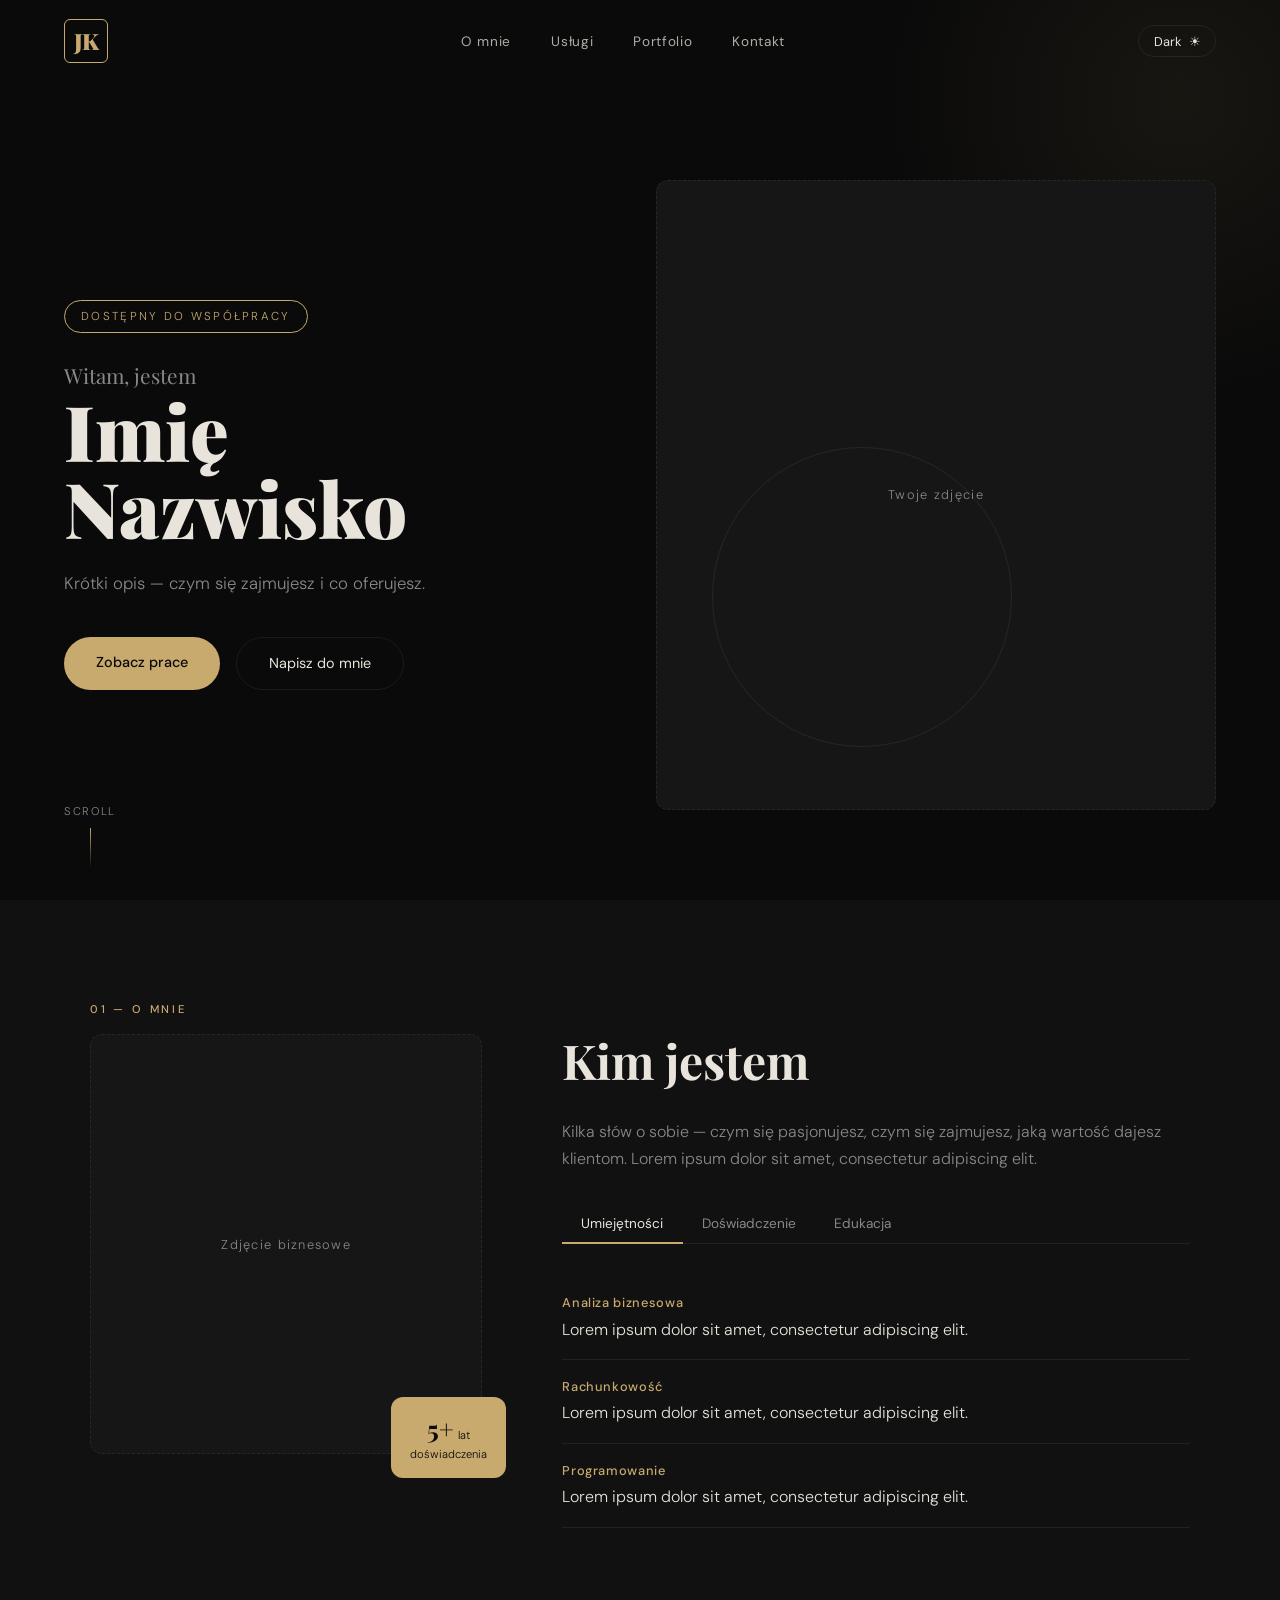
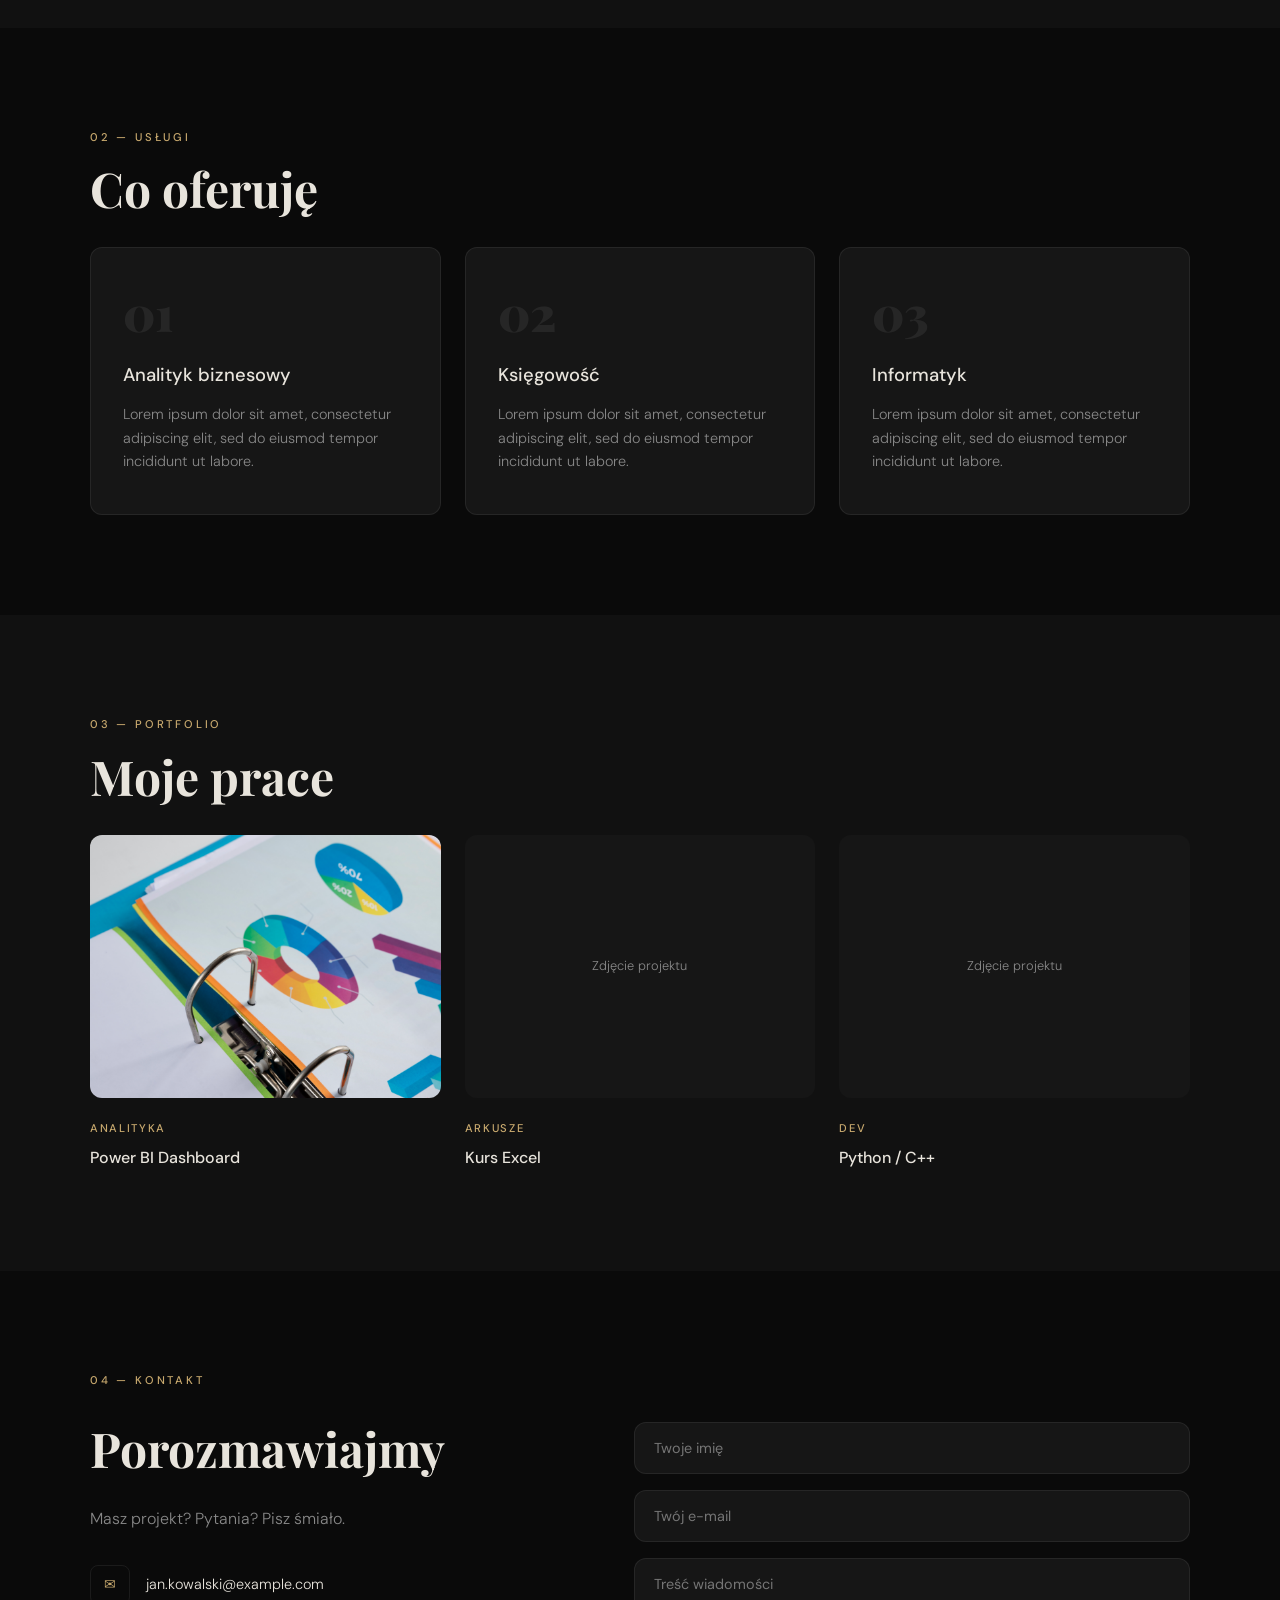
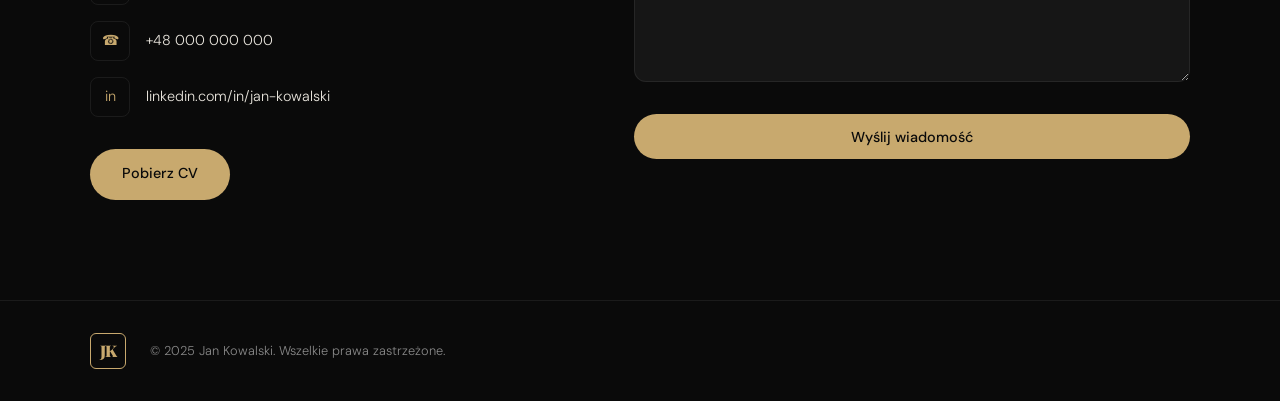
==== commit c03ec2d8: "Add files via upload" ====
--- a/index.html
+++ b/index.html
@@ -6,7 +6,670 @@
     <title>Portfolio</title>
     <link rel="preconnect" href="https://fonts.googleapis.com">
     <link href="https://fonts.googleapis.com/css2?family=Playfair+Display:wght@700;900&family=DM+Sans:wght@300;400;500&display=swap" rel="stylesheet">
-    <link rel="stylesheet" href="style.css">
+    <style>
+/* ===== RESET & BASE ===== */
+*, *::before, *::after {
+    margin: 0; padding: 0;
+    box-sizing: border-box;
+}
+
+:root {
+    --bg: #0a0a0a;
+    --bg-2: #111;
+    --bg-card: #161616;
+    --text: #e8e4dc;
+    --text-muted: #888;
+    --accent: #c8a96e;
+    --accent-hover: #dfc08a;
+    --border: rgba(255,255,255,0.07);
+    --radius: 12px;
+    --font-display: 'Playfair Display', serif;
+    --font-body: 'DM Sans', sans-serif;
+}
+
+.light-theme {
+    --bg: #f4f1ec;
+    --bg-2: #ece8e0;
+    --bg-card: #fff;
+    --text: #1a1a1a;
+    --text-muted: #666;
+    --border: rgba(0,0,0,0.08);
+}
+
+html { scroll-behavior: smooth; }
+
+body {
+    background: var(--bg);
+    color: var(--text);
+    font-family: var(--font-body);
+    font-weight: 300;
+    line-height: 1.65;
+    transition: background 0.6s ease, color 0.6s ease;
+    overflow-x: hidden;
+}
+
+.section-title {
+    font-family: var(--font-display);
+    font-size: clamp(2rem, 4vw, 3rem);
+    font-weight: 700;
+    line-height: 1.1;
+    margin-bottom: 2rem;
+    color: var(--text);
+}
+
+.section-label {
+    font-size: 0.7rem;
+    letter-spacing: 0.25em;
+    text-transform: uppercase;
+    color: var(--accent);
+    margin-bottom: 1rem;
+    font-weight: 500;
+}
+
+.container {
+    width: 90%;
+    max-width: 1100px;
+    margin: 0 auto;
+}
+
+section { padding: 100px 0; }
+
+/* ===== NAVBAR ===== */
+#navbar {
+    position: fixed;
+    top: 0; left: 0; right: 0;
+    z-index: 100;
+    transition: background 0.4s, box-shadow 0.4s;
+}
+
+#navbar.scrolled {
+    background: rgba(10,10,10,0.9);
+    backdrop-filter: blur(12px);
+    box-shadow: 0 1px 0 var(--border);
+}
+
+.light-theme #navbar.scrolled {
+    background: rgba(244,241,236,0.92);
+}
+
+.nav-inner {
+    display: flex;
+    align-items: center;
+    justify-content: space-between;
+    padding: 1.2rem 5%;
+}
+
+.logo-mark {
+    font-family: var(--font-display);
+    font-size: 1.4rem;
+    font-weight: 900;
+    color: var(--accent);
+    width: 44px; height: 44px;
+    border: 1.5px solid var(--accent);
+    display: flex; align-items: center; justify-content: center;
+    border-radius: 6px;
+    letter-spacing: -1px;
+    flex-shrink: 0;
+}
+
+.logo-mark.small { font-size: 1rem; width: 36px; height: 36px; }
+
+#sidemenu {
+    display: flex;
+    gap: 2.5rem;
+    list-style: none;
+}
+
+#sidemenu li a {
+    color: var(--text);
+    text-decoration: none;
+    font-size: 0.85rem;
+    font-weight: 400;
+    letter-spacing: 0.05em;
+    opacity: 0.75;
+    transition: opacity 0.2s;
+}
+
+#sidemenu li a:hover { opacity: 1; }
+.close-btn { display: none; }
+
+.nav-right {
+    display: flex;
+    align-items: center;
+    gap: 1rem;
+}
+
+.theme-toggle {
+    background: transparent;
+    border: 1px solid var(--border);
+    color: var(--text);
+    padding: 0.4rem 0.9rem;
+    border-radius: 50px;
+    font-family: var(--font-body);
+    font-size: 0.8rem;
+    cursor: pointer;
+    display: flex; align-items: center; gap: 0.5rem;
+    transition: border-color 0.2s;
+}
+
+.theme-toggle:hover { border-color: var(--accent); }
+
+.hamburger {
+    display: none;
+    flex-direction: column;
+    gap: 5px;
+    background: transparent;
+    border: none;
+    cursor: pointer;
+    padding: 4px;
+}
+
+.hamburger span {
+    display: block;
+    width: 22px; height: 2px;
+    background: var(--text);
+    border-radius: 2px;
+}
+
+/* ===== HERO ===== */
+#header {
+    min-height: 100vh;
+    display: grid;
+    grid-template-columns: 1fr 1fr;
+    align-items: center;
+    padding: 0 5%;
+    padding-top: 90px;
+    position: relative;
+    overflow: hidden;
+    gap: 2rem;
+}
+
+#header::before {
+    content: '';
+    position: absolute;
+    top: -200px; right: -200px;
+    width: 600px; height: 600px;
+    background: radial-gradient(circle, rgba(200,169,110,0.08) 0%, transparent 70%);
+    pointer-events: none;
+}
+
+.hero-grid { max-width: 560px; }
+
+.hero-tag {
+    display: inline-block;
+    border: 1px solid var(--accent);
+    color: var(--accent);
+    font-size: 0.72rem;
+    letter-spacing: 0.2em;
+    text-transform: uppercase;
+    padding: 0.4rem 1rem;
+    border-radius: 50px;
+    margin-bottom: 2rem;
+    animation: fadeUp 0.8s ease both;
+}
+
+.hero-title {
+    font-family: var(--font-display);
+    line-height: 1.05;
+    margin-bottom: 1.5rem;
+    animation: fadeUp 0.8s 0.1s ease both;
+}
+
+.hero-line {
+    display: block;
+    font-size: clamp(1rem, 2vw, 1.3rem);
+    font-weight: 400;
+    color: var(--text-muted);
+    margin-bottom: 0.3rem;
+}
+
+.hero-name {
+    display: block;
+    font-size: clamp(3rem, 6vw, 5rem);
+    font-weight: 900;
+    color: var(--text);
+    line-height: 1;
+}
+
+.hero-sub {
+    font-size: 1.05rem;
+    color: var(--text-muted);
+    margin-bottom: 2.5rem;
+    max-width: 420px;
+    animation: fadeUp 0.8s 0.2s ease both;
+}
+
+.hero-cta {
+    display: flex;
+    gap: 1rem;
+    flex-wrap: wrap;
+    animation: fadeUp 0.8s 0.3s ease both;
+}
+
+.btn-primary {
+    background: var(--accent);
+    color: #0a0a0a;
+    padding: 0.85rem 2rem;
+    border-radius: 50px;
+    text-decoration: none;
+    font-weight: 500;
+    font-size: 0.9rem;
+    display: inline-block;
+    transition: background 0.25s, transform 0.2s;
+    border: none; cursor: pointer;
+    font-family: var(--font-body);
+}
+
+.btn-primary:hover { background: var(--accent-hover); transform: translateY(-2px); }
+
+.btn-ghost {
+    border: 1px solid var(--border);
+    color: var(--text);
+    padding: 0.85rem 2rem;
+    border-radius: 50px;
+    text-decoration: none;
+    font-weight: 400;
+    font-size: 0.9rem;
+    display: inline-block;
+    transition: border-color 0.25s, transform 0.2s;
+}
+
+.btn-ghost:hover { border-color: var(--accent); transform: translateY(-2px); }
+.btn-primary.full-width { width: 100%; text-align: center; margin-top: 0.5rem; }
+
+.hero-photo-block {
+    position: relative;
+    display: flex;
+    align-items: flex-end;
+    justify-content: center;
+    height: 70vh;
+    animation: fadeUp 0.8s 0.25s ease both;
+}
+
+.hero-deco-circle {
+    position: absolute;
+    bottom: 10%; left: 10%;
+    width: 300px; height: 300px;
+    border-radius: 50%;
+    border: 1px solid var(--border);
+    pointer-events: none;
+}
+
+.photo-placeholder {
+    width: 100%; height: 100%;
+    background: var(--bg-card);
+    border: 1px dashed var(--border);
+    border-radius: var(--radius);
+    display: flex;
+    align-items: center;
+    justify-content: center;
+    color: var(--text-muted);
+    font-size: 0.8rem;
+    letter-spacing: 0.1em;
+}
+
+.photo-placeholder.tall { height: 420px; }
+
+.img-placeholder {
+    width: 100%; height: 100%;
+    background: var(--bg-card);
+    display: flex; align-items: center; justify-content: center;
+    color: var(--text-muted);
+    font-size: 0.8rem;
+}
+
+.scroll-hint {
+    position: absolute;
+    bottom: 2rem; left: 5%;
+    display: flex;
+    flex-direction: column;
+    align-items: center;
+    gap: 0.5rem;
+    color: var(--text-muted);
+    font-size: 0.7rem;
+    letter-spacing: 0.15em;
+    text-transform: uppercase;
+    animation: fadeUp 1s 0.5s ease both;
+}
+
+.scroll-line {
+    width: 1px; height: 40px;
+    background: linear-gradient(var(--accent), transparent);
+    animation: scrollPulse 2s ease infinite;
+}
+
+/* ===== ABOUT ===== */
+#about { background: var(--bg-2); }
+
+.about-grid {
+    display: grid;
+    grid-template-columns: 1fr 1.6fr;
+    gap: 5rem;
+    align-items: start;
+}
+
+.about-photo { position: relative; }
+
+.about-badge {
+    position: absolute;
+    bottom: -1.5rem; right: -1.5rem;
+    background: var(--accent);
+    color: #0a0a0a;
+    padding: 1rem 1.2rem;
+    border-radius: var(--radius);
+    text-align: center;
+    line-height: 1.2;
+}
+
+.about-badge strong { font-size: 1.6rem; font-family: var(--font-display); }
+.about-badge small { font-size: 0.7rem; }
+.about-bio { color: var(--text-muted); margin-bottom: 2rem; font-size: 1rem; }
+
+.tab-bar {
+    display: flex;
+    margin-bottom: 2rem;
+    border-bottom: 1px solid var(--border);
+}
+
+.tab-btn {
+    background: transparent;
+    border: none;
+    color: var(--text-muted);
+    padding: 0.7rem 1.2rem;
+    font-family: var(--font-body);
+    font-size: 0.85rem;
+    cursor: pointer;
+    position: relative;
+    transition: color 0.2s;
+}
+
+.tab-btn::after {
+    content: '';
+    position: absolute;
+    bottom: -1px; left: 0; right: 0;
+    height: 2px;
+    background: var(--accent);
+    transform: scaleX(0);
+    transition: transform 0.3s;
+}
+
+.tab-btn.active { color: var(--text); }
+.tab-btn.active::after { transform: scaleX(1); }
+
+.tab-pane { display: none; }
+.tab-pane.active { display: block; }
+
+.skill-item {
+    padding: 1rem 0;
+    border-bottom: 1px solid var(--border);
+    opacity: 0;
+    transform: translateY(10px);
+    transition: opacity 0.4s, transform 0.4s;
+}
+
+.skill-item.visible { opacity: 1; transform: none; }
+
+.skill-name {
+    display: block;
+    color: var(--accent);
+    font-size: 0.8rem;
+    font-weight: 500;
+    margin-bottom: 0.2rem;
+    letter-spacing: 0.05em;
+}
+
+/* ===== SERVICES ===== */
+.services-grid {
+    display: grid;
+    grid-template-columns: repeat(3, 1fr);
+    gap: 1.5rem;
+    margin-top: 2rem;
+}
+
+.service-card {
+    background: var(--bg-card);
+    border: 1px solid var(--border);
+    border-radius: var(--radius);
+    padding: 2.5rem 2rem;
+    position: relative;
+    opacity: 0;
+    transform: translateY(20px);
+}
+
+.service-card.visible {
+    opacity: 1; transform: none;
+    transition: opacity 0.5s, transform 0.5s, border-color 0.3s, transform 0.3s;
+}
+
+.service-card:hover { border-color: var(--accent); transform: translateY(-4px); }
+
+.service-num {
+    font-family: var(--font-display);
+    font-size: 3rem;
+    font-weight: 900;
+    color: var(--border);
+    line-height: 1;
+    margin-bottom: 1.5rem;
+}
+
+.service-card h3 { font-size: 1.15rem; font-weight: 500; margin-bottom: 0.8rem; }
+.service-card p { color: var(--text-muted); font-size: 0.9rem; }
+
+.service-arrow {
+    position: absolute;
+    bottom: 2rem; right: 2rem;
+    font-size: 1.3rem;
+    color: var(--accent);
+    opacity: 0;
+    transform: translateX(-5px);
+    transition: opacity 0.3s, transform 0.3s;
+}
+
+.service-card:hover .service-arrow { opacity: 1; transform: none; }
+
+/* ===== PORTFOLIO ===== */
+#portfolio { background: var(--bg-2); }
+
+.works-grid {
+    display: grid;
+    grid-template-columns: repeat(3, 1fr);
+    gap: 1.5rem;
+    margin-top: 2rem;
+}
+
+.work-card {
+    opacity: 0;
+    transform: translateY(20px);
+    transition: opacity 0.5s, transform 0.5s;
+}
+
+.work-card.visible { opacity: 1; transform: none; }
+
+.work-img {
+    border-radius: var(--radius);
+    overflow: hidden;
+    position: relative;
+    aspect-ratio: 4/3;
+}
+
+.work-img img {
+    width: 100%; height: 100%;
+    object-fit: cover;
+    display: block;
+    transition: transform 0.5s ease;
+}
+
+.work-img .img-placeholder {
+    width: 100%; height: 100%;
+}
+
+.work-overlay {
+    position: absolute;
+    inset: 0;
+    background: rgba(10,10,10,0.75);
+    display: flex;
+    align-items: center;
+    justify-content: center;
+    opacity: 0;
+    transition: opacity 0.3s;
+}
+
+.work-card:hover .work-overlay { opacity: 1; }
+.work-card:hover .work-img img { transform: scale(1.06); }
+
+.work-link {
+    color: #fff;
+    text-decoration: none;
+    border: 1px solid rgba(255,255,255,0.5);
+    padding: 0.6rem 1.4rem;
+    border-radius: 50px;
+    font-size: 0.85rem;
+    transition: background 0.2s, border-color 0.2s, color 0.2s;
+}
+
+.work-link:hover { background: var(--accent); border-color: var(--accent); color: #0a0a0a; }
+
+.work-info { padding: 1rem 0 0; }
+
+.work-tag {
+    font-size: 0.7rem;
+    letter-spacing: 0.15em;
+    text-transform: uppercase;
+    color: var(--accent);
+    font-weight: 500;
+}
+
+.work-info h3 { font-size: 1rem; margin-top: 0.3rem; font-weight: 500; }
+
+/* ===== CONTACT ===== */
+.contact-grid {
+    display: grid;
+    grid-template-columns: 1fr 1.2fr;
+    gap: 5rem;
+    align-items: start;
+    margin-top: 2rem;
+}
+
+.contact-sub { color: var(--text-muted); margin-bottom: 2rem; }
+.contact-links { display: flex; flex-direction: column; gap: 1rem; }
+
+.contact-item {
+    display: flex;
+    align-items: center;
+    gap: 1rem;
+    color: var(--text);
+    text-decoration: none;
+    font-size: 0.9rem;
+    transition: color 0.2s;
+}
+
+.contact-item:hover { color: var(--accent); }
+
+.c-icon {
+    width: 40px; height: 40px;
+    border: 1px solid var(--border);
+    border-radius: 8px;
+    display: flex; align-items: center; justify-content: center;
+    font-size: 0.9rem;
+    flex-shrink: 0;
+    color: var(--accent);
+}
+
+.form-group { margin-bottom: 1rem; }
+
+.contact-form input,
+.contact-form textarea {
+    width: 100%;
+    background: var(--bg-card);
+    border: 1px solid var(--border);
+    border-radius: var(--radius);
+    padding: 1rem 1.2rem;
+    color: var(--text);
+    font-family: var(--font-body);
+    font-size: 0.9rem;
+    outline: none;
+    transition: border-color 0.2s;
+    resize: vertical;
+}
+
+.contact-form input:focus,
+.contact-form textarea:focus { border-color: var(--accent); }
+
+#msg {
+    display: block;
+    text-align: center;
+    color: #6bc78d;
+    font-size: 0.85rem;
+    margin-top: 0.8rem;
+}
+
+/* ===== FOOTER ===== */
+footer { border-top: 1px solid var(--border); padding: 2rem 0; }
+
+.footer-inner {
+    display: flex;
+    align-items: center;
+    gap: 1.5rem;
+}
+
+.footer-inner p { color: var(--text-muted); font-size: 0.8rem; }
+
+/* ===== ANIMATIONS ===== */
+@keyframes fadeUp {
+    from { opacity: 0; transform: translateY(24px); }
+    to { opacity: 1; transform: translateY(0); }
+}
+
+@keyframes scrollPulse {
+    0%, 100% { opacity: 0.4; }
+    50% { opacity: 1; }
+}
+
+/* ===== RESPONSIVE ===== */
+@media (max-width: 900px) {
+    #header {
+        grid-template-columns: 1fr;
+        padding-top: 100px;
+        text-align: center;
+        min-height: auto;
+        padding-bottom: 4rem;
+    }
+
+    .hero-photo-block { display: none; }
+    .hero-cta { justify-content: center; }
+    .about-grid { grid-template-columns: 1fr; gap: 3rem; }
+    .about-badge { bottom: 1rem; right: 0; }
+    .services-grid { grid-template-columns: 1fr; }
+    .works-grid { grid-template-columns: 1fr 1fr; }
+    .contact-grid { grid-template-columns: 1fr; gap: 3rem; }
+
+    #sidemenu {
+        position: fixed;
+        top: 0; right: -100%;
+        width: 220px; height: 100vh;
+        background: var(--bg-2);
+        border-left: 1px solid var(--border);
+        flex-direction: column;
+        justify-content: center;
+        padding: 2rem;
+        gap: 2rem;
+        transition: right 0.4s ease;
+        z-index: 200;
+    }
+
+    #sidemenu.open { right: 0; }
+    #sidemenu li a { font-size: 1rem; }
+    .close-btn { display: block; cursor: pointer; color: var(--text-muted); }
+    .hamburger { display: flex; }
+    .scroll-hint { display: none; }
+}
+
+@media (max-width: 600px) {
+    section { padding: 70px 0; }
+    .works-grid { grid-template-columns: 1fr; }
+    .hero-name { font-size: 2.8rem; }
+}
+    </style>
 </head>
 <body>
 
@@ -24,7 +687,7 @@
         <div class="nav-right">
             <button class="theme-toggle" id="themeBtn" onclick="toggleTheme()">
                 <span id="themeLabel">Dark</span>
-                <span class="toggle-icon" id="themeIcon">☀</span>
+                <span id="themeIcon">☀</span>
             </button>
             <button class="hamburger" onclick="openmenu()">
                 <span></span><span></span><span></span>
@@ -48,10 +711,8 @@
         </div>
     </div>
     <div class="hero-photo-block">
-        <!-- WSTAW swoje zdjęcie: <img src="images/twoje-zdjecie.jpg" alt="Zdjęcie"> -->
-        <div class="photo-placeholder">
-            <span>Twoje zdjęcie</span>
-        </div>
+        <!-- WSTAW: <img src="images/twoje-zdjecie.jpg" alt="Zdjęcie" style="width:100%;height:100%;object-fit:cover;border-radius:12px"> -->
+        <div class="photo-placeholder"><span>Twoje zdjęcie</span></div>
         <div class="hero-deco-circle"></div>
     </div>
     <div class="scroll-hint">
@@ -66,10 +727,8 @@
         <div class="section-label">01 — O mnie</div>
         <div class="about-grid">
             <div class="about-photo">
-                <!-- WSTAW zdjęcie biznesowe -->
-                <div class="photo-placeholder tall">
-                    <span>Zdjęcie biznesowe</span>
-                </div>
+                <!-- WSTAW: <img src="images/biznesowe.jpg" alt="Zdjęcie" style="width:100%;border-radius:12px"> -->
+                <div class="photo-placeholder tall"><span>Zdjęcie biznesowe</span></div>
                 <div class="about-badge">
                     <strong>5+</strong>
                     <small>lat<br>doświadczenia</small>
@@ -78,50 +737,24 @@
             <div class="about-content">
                 <h2 class="section-title">Kim jestem</h2>
                 <p class="about-bio">Kilka słów o sobie — czym się pasjonujesz, czym się zajmujesz, jaką wartość dajesz klientom. Lorem ipsum dolor sit amet, consectetur adipiscing elit.</p>
-
                 <div class="tab-bar">
                     <button class="tab-btn active" onclick="opentab(event,'skills')">Umiejętności</button>
                     <button class="tab-btn" onclick="opentab(event,'experience')">Doświadczenie</button>
                     <button class="tab-btn" onclick="opentab(event,'education')">Edukacja</button>
                 </div>
-
                 <div class="tab-pane active" id="skills">
-                    <div class="skill-item">
-                        <span class="skill-name">Analiza biznesowa</span>
-                        <p>Lorem ipsum dolor sit amet, consectetur adipiscing elit.</p>
-                    </div>
-                    <div class="skill-item">
-                        <span class="skill-name">Rachunkowość</span>
-                        <p>Lorem ipsum dolor sit amet, consectetur adipiscing elit.</p>
-                    </div>
-                    <div class="skill-item">
-                        <span class="skill-name">Programowanie</span>
-                        <p>Lorem ipsum dolor sit amet, consectetur adipiscing elit.</p>
-                    </div>
+                    <div class="skill-item"><span class="skill-name">Analiza biznesowa</span><p>Lorem ipsum dolor sit amet, consectetur adipiscing elit.</p></div>
+                    <div class="skill-item"><span class="skill-name">Rachunkowość</span><p>Lorem ipsum dolor sit amet, consectetur adipiscing elit.</p></div>
+                    <div class="skill-item"><span class="skill-name">Programowanie</span><p>Lorem ipsum dolor sit amet, consectetur adipiscing elit.</p></div>
                 </div>
                 <div class="tab-pane" id="experience">
-                    <div class="skill-item">
-                        <span class="skill-name">2020 – obecnie</span>
-                        <p>Stanowisko / Firma</p>
-                    </div>
-                    <div class="skill-item">
-                        <span class="skill-name">2017 – 2020</span>
-                        <p>Stanowisko / Firma</p>
-                    </div>
+                    <div class="skill-item"><span class="skill-name">2020 – obecnie</span><p>Stanowisko / Firma</p></div>
+                    <div class="skill-item"><span class="skill-name">2017 – 2020</span><p>Stanowisko / Firma</p></div>
                 </div>
                 <div class="tab-pane" id="education">
-                    <div class="skill-item">
-                        <span class="skill-name">2027</span>
-                        <p>Uniwersytet Ekonomiczny we Wrocławiu</p>
-                    </div>
-                    <div class="skill-item">
-                        <span class="skill-name">2025</span>
-                        <p>Kurs / Certyfikat</p>
-                    </div>
-                    <div class="skill-item">
-                        <span class="skill-name">2021</span>
-                        <p>Liceum / Technikum</p>
-                    </div>
+                    <div class="skill-item"><span class="skill-name">2027</span><p>Uniwersytet Ekonomiczny we Wrocławiu</p></div>
+                    <div class="skill-item"><span class="skill-name">2025</span><p>Kurs / Certyfikat</p></div>
+                    <div class="skill-item"><span class="skill-name">2021</span><p>Liceum / Technikum</p></div>
                 </div>
             </div>
         </div>
@@ -175,7 +808,7 @@
                 </div>
             </div>
             <div class="work-card">
-                <div class="work-img placeholder-img">
+                <div class="work-img">
                     <div class="img-placeholder"><span>Zdjęcie projektu</span></div>
                     <div class="work-overlay">
                         <a href="https://drive.google.com" target="_blank" class="work-link">Otwórz projekt ↗</a>
@@ -187,7 +820,7 @@
                 </div>
             </div>
             <div class="work-card">
-                <div class="work-img placeholder-img">
+                <div class="work-img">
                     <div class="img-placeholder"><span>Zdjęcie projektu</span></div>
                     <div class="work-overlay">
                         <a href="#" target="_blank" class="work-link">Otwórz projekt ↗</a>
@@ -253,7 +886,6 @@
 </footer>
 
 <script>
-// ---- TABS ----
 function opentab(e, tabname) {
     document.querySelectorAll('.tab-pane').forEach(p => p.classList.remove('active'));
     document.querySelectorAll('.tab-btn').forEach(b => b.classList.remove('active'));
@@ -261,11 +893,9 @@
     e.currentTarget.classList.add('active');
 }
 
-// ---- MOBILE MENU ----
 function openmenu() { document.getElementById('sidemenu').classList.add('open'); }
 function closemenu() { document.getElementById('sidemenu').classList.remove('open'); }
 
-// ---- THEME TOGGLE ----
 let dark = true;
 function toggleTheme() {
     dark = !dark;
@@ -274,12 +904,10 @@
     document.getElementById('themeIcon').textContent = dark ? '☀' : '☽';
 }
 
-// ---- NAVBAR SCROLL ----
 window.addEventListener('scroll', () => {
     document.getElementById('navbar').classList.toggle('scrolled', window.scrollY > 60);
 });
 
-// ---- CONTACT FORM ----
 const scriptURL = 'https://your-google-script-url-here';
 const form = document.forms['submit-to-google-sheet'];
 if (form) {
@@ -295,7 +923,6 @@
     });
 }
 
-// ---- REVEAL ON SCROLL ----
 const observer = new IntersectionObserver((entries) => {
     entries.forEach(e => { if (e.isIntersecting) e.target.classList.add('visible'); });
 }, { threshold: 0.1 });
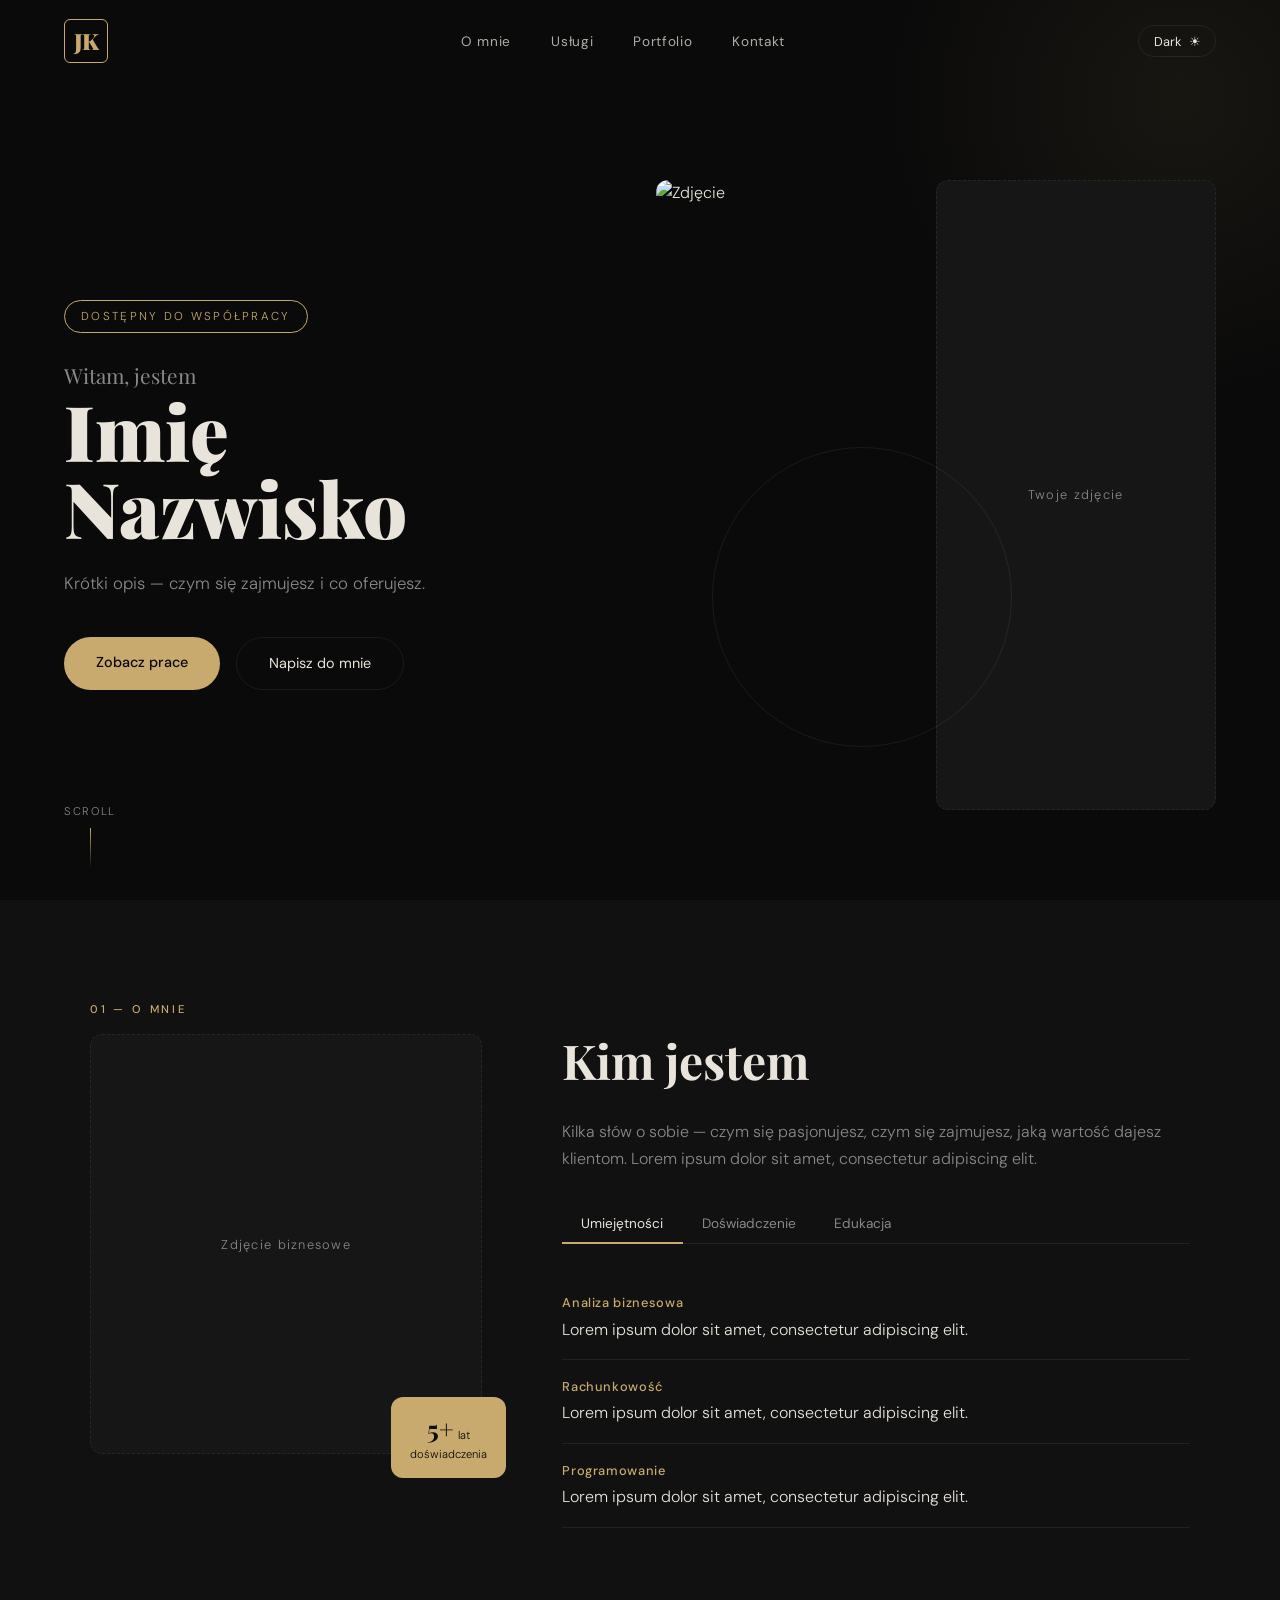
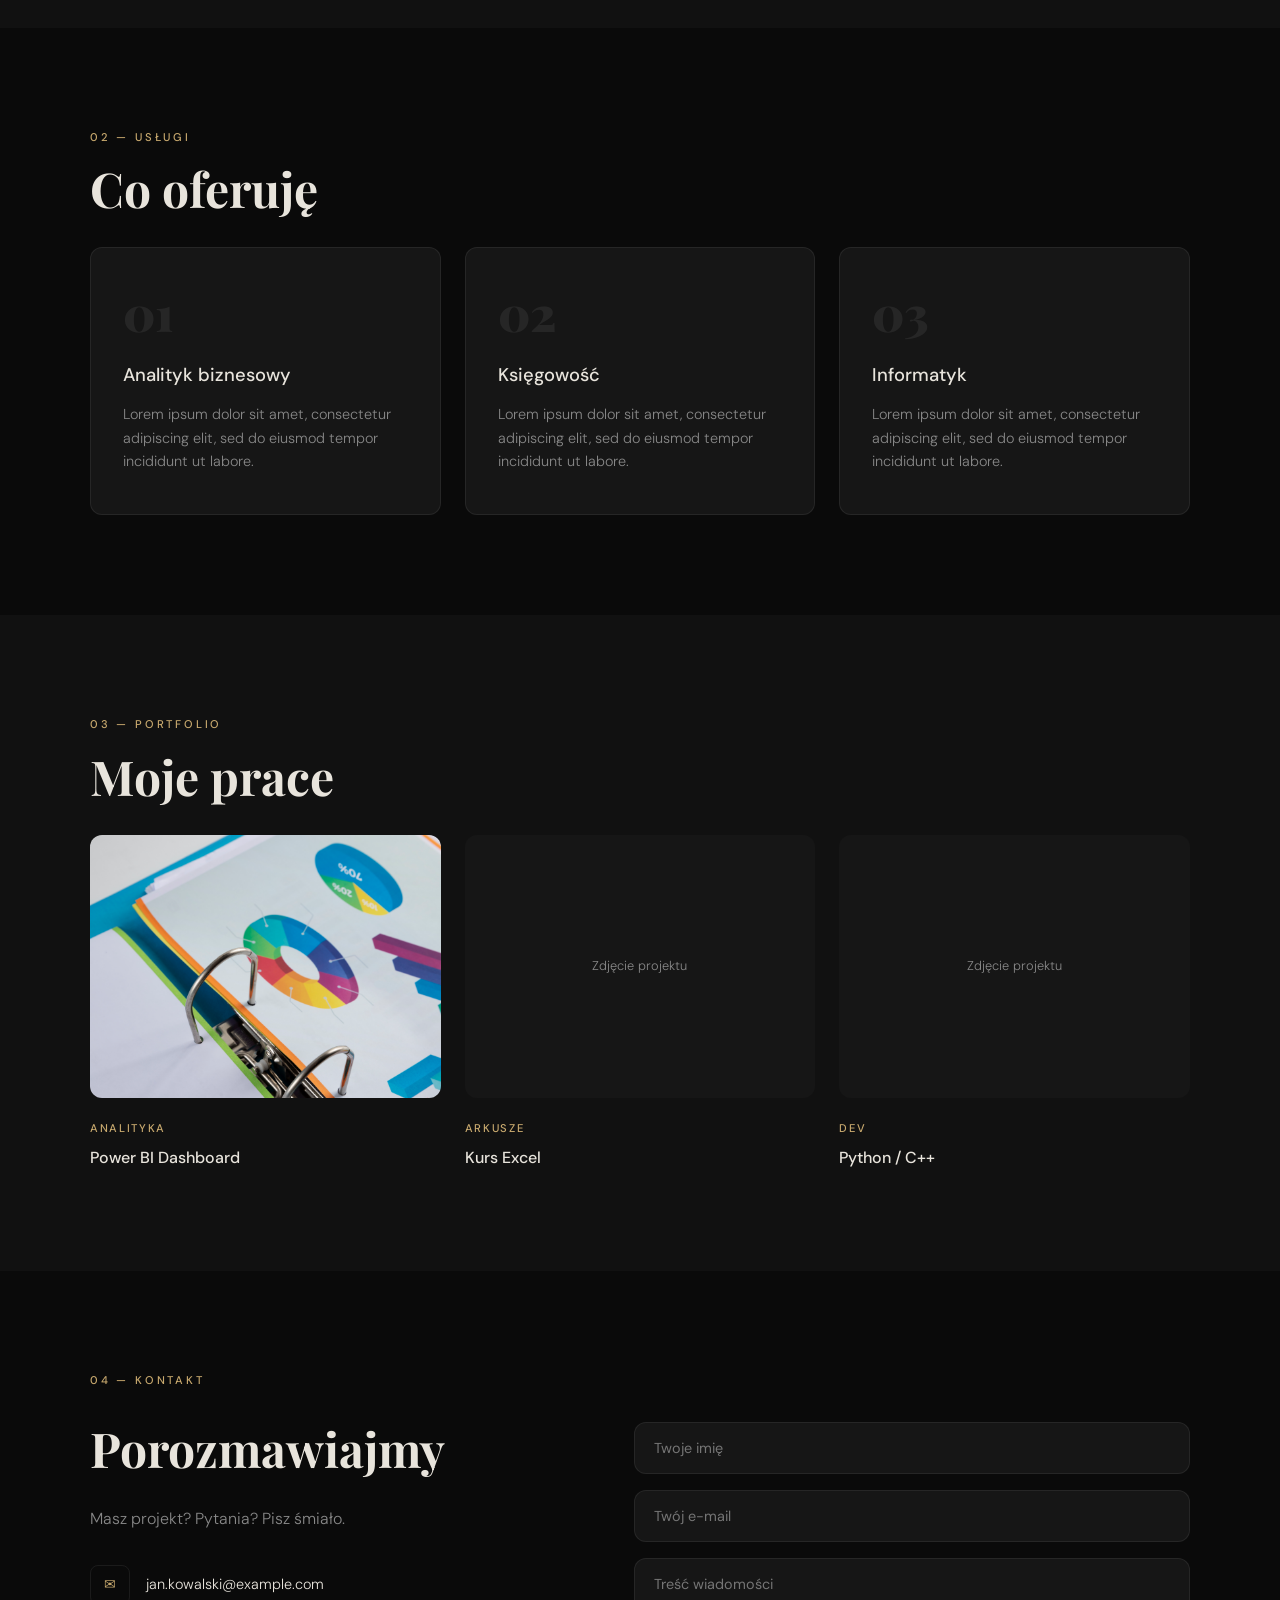
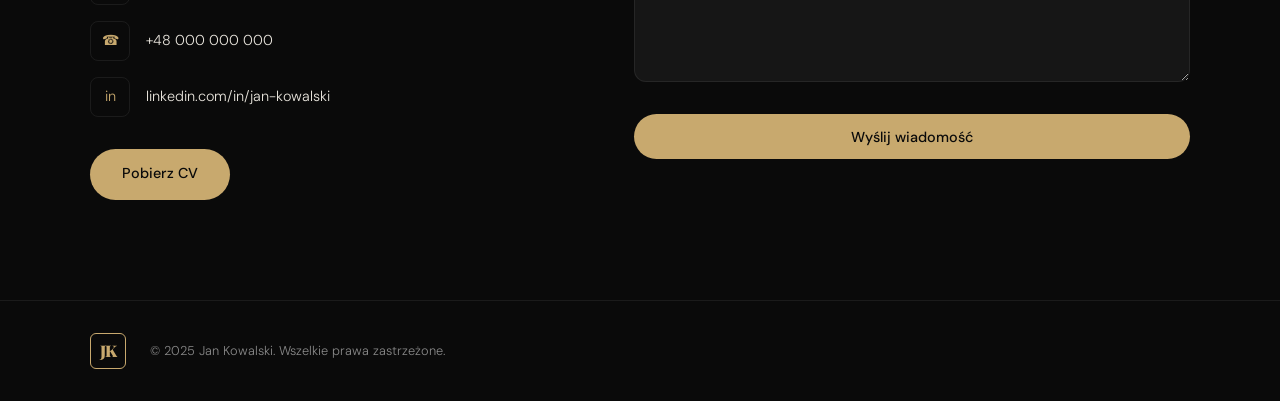
==== commit fbb9a3f2: "Update index.html" ====
--- a/index.html
+++ b/index.html
@@ -711,7 +711,7 @@
         </div>
     </div>
     <div class="hero-photo-block">
-        <!-- WSTAW: <img src="images/twoje-zdjecie.jpg" alt="Zdjęcie" style="width:100%;height:100%;object-fit:cover;border-radius:12px"> -->
+        <img src="images/close-up-young-student-surrounded-by-sticky-notes.jpg" alt="Zdjęcie" style="width:100%;height:100%;object-fit:cover;border-radius:12px">
         <div class="photo-placeholder"><span>Twoje zdjęcie</span></div>
         <div class="hero-deco-circle"></div>
     </div>
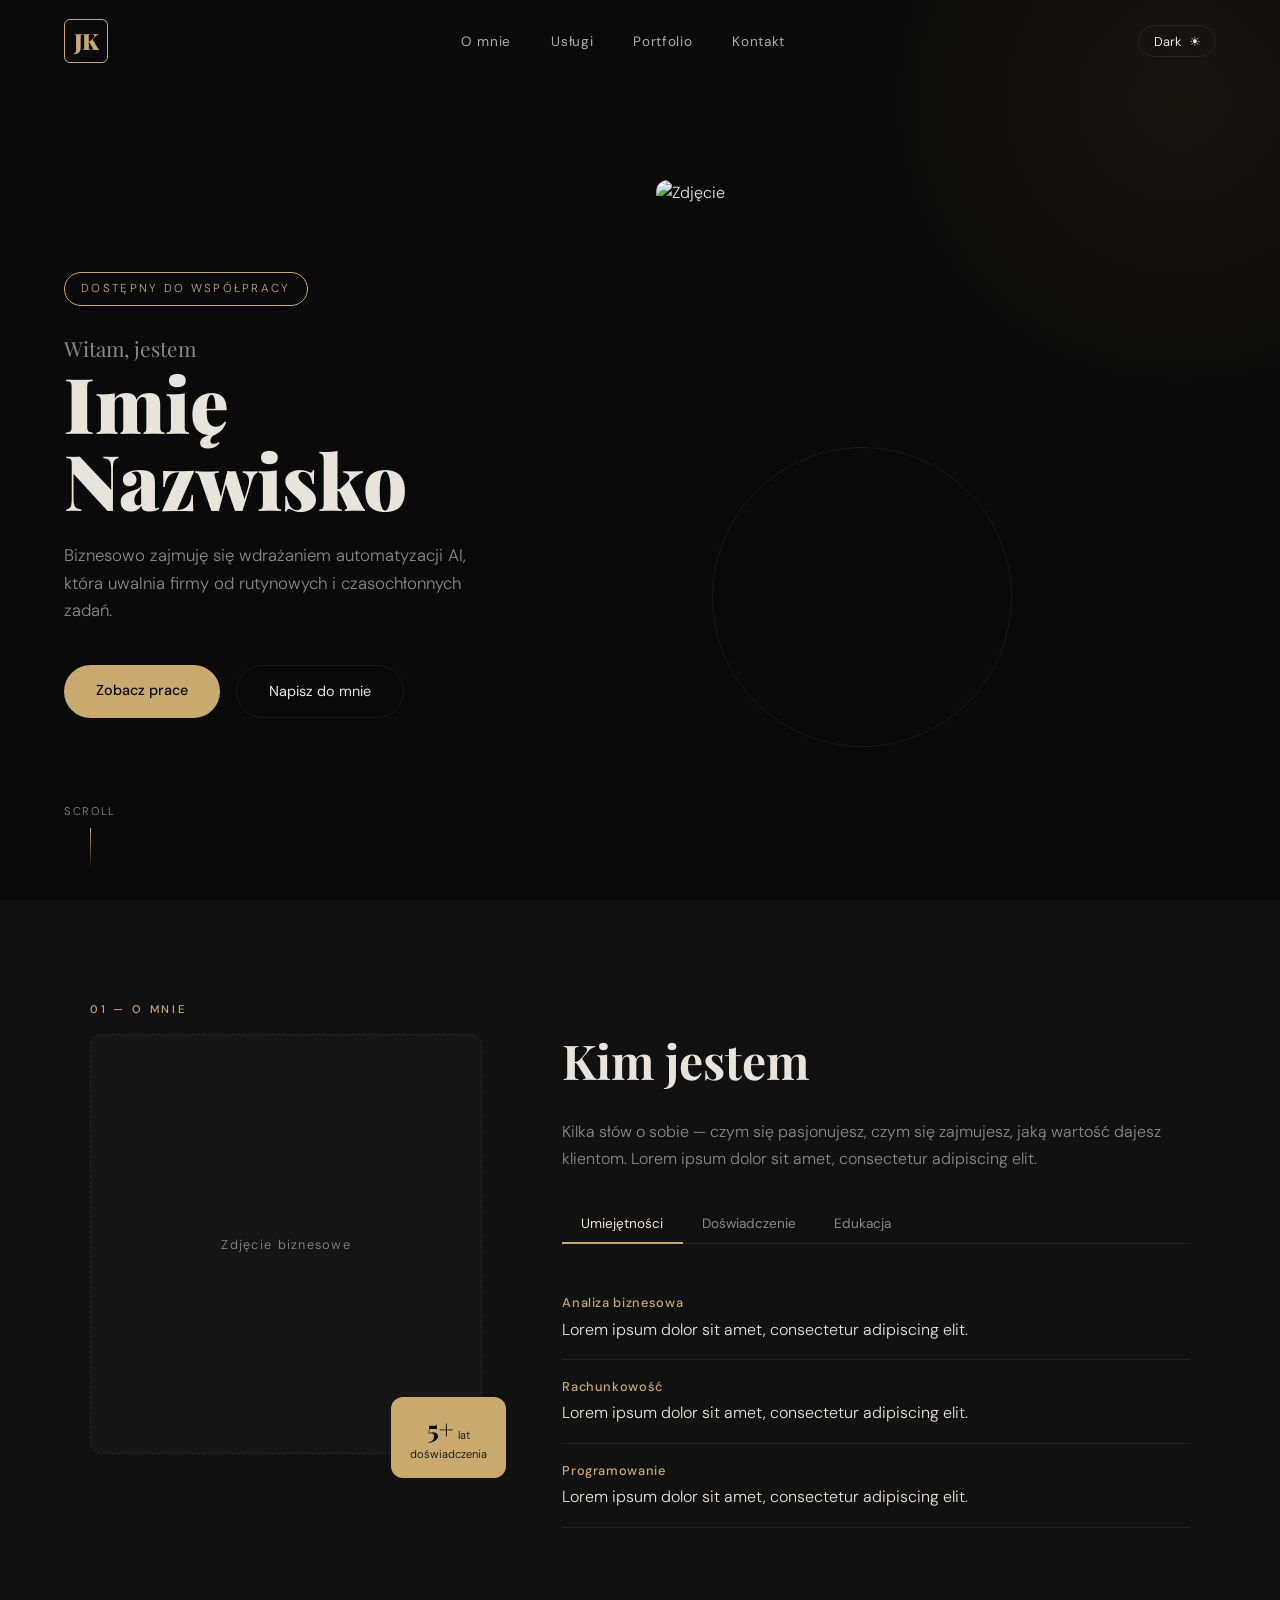
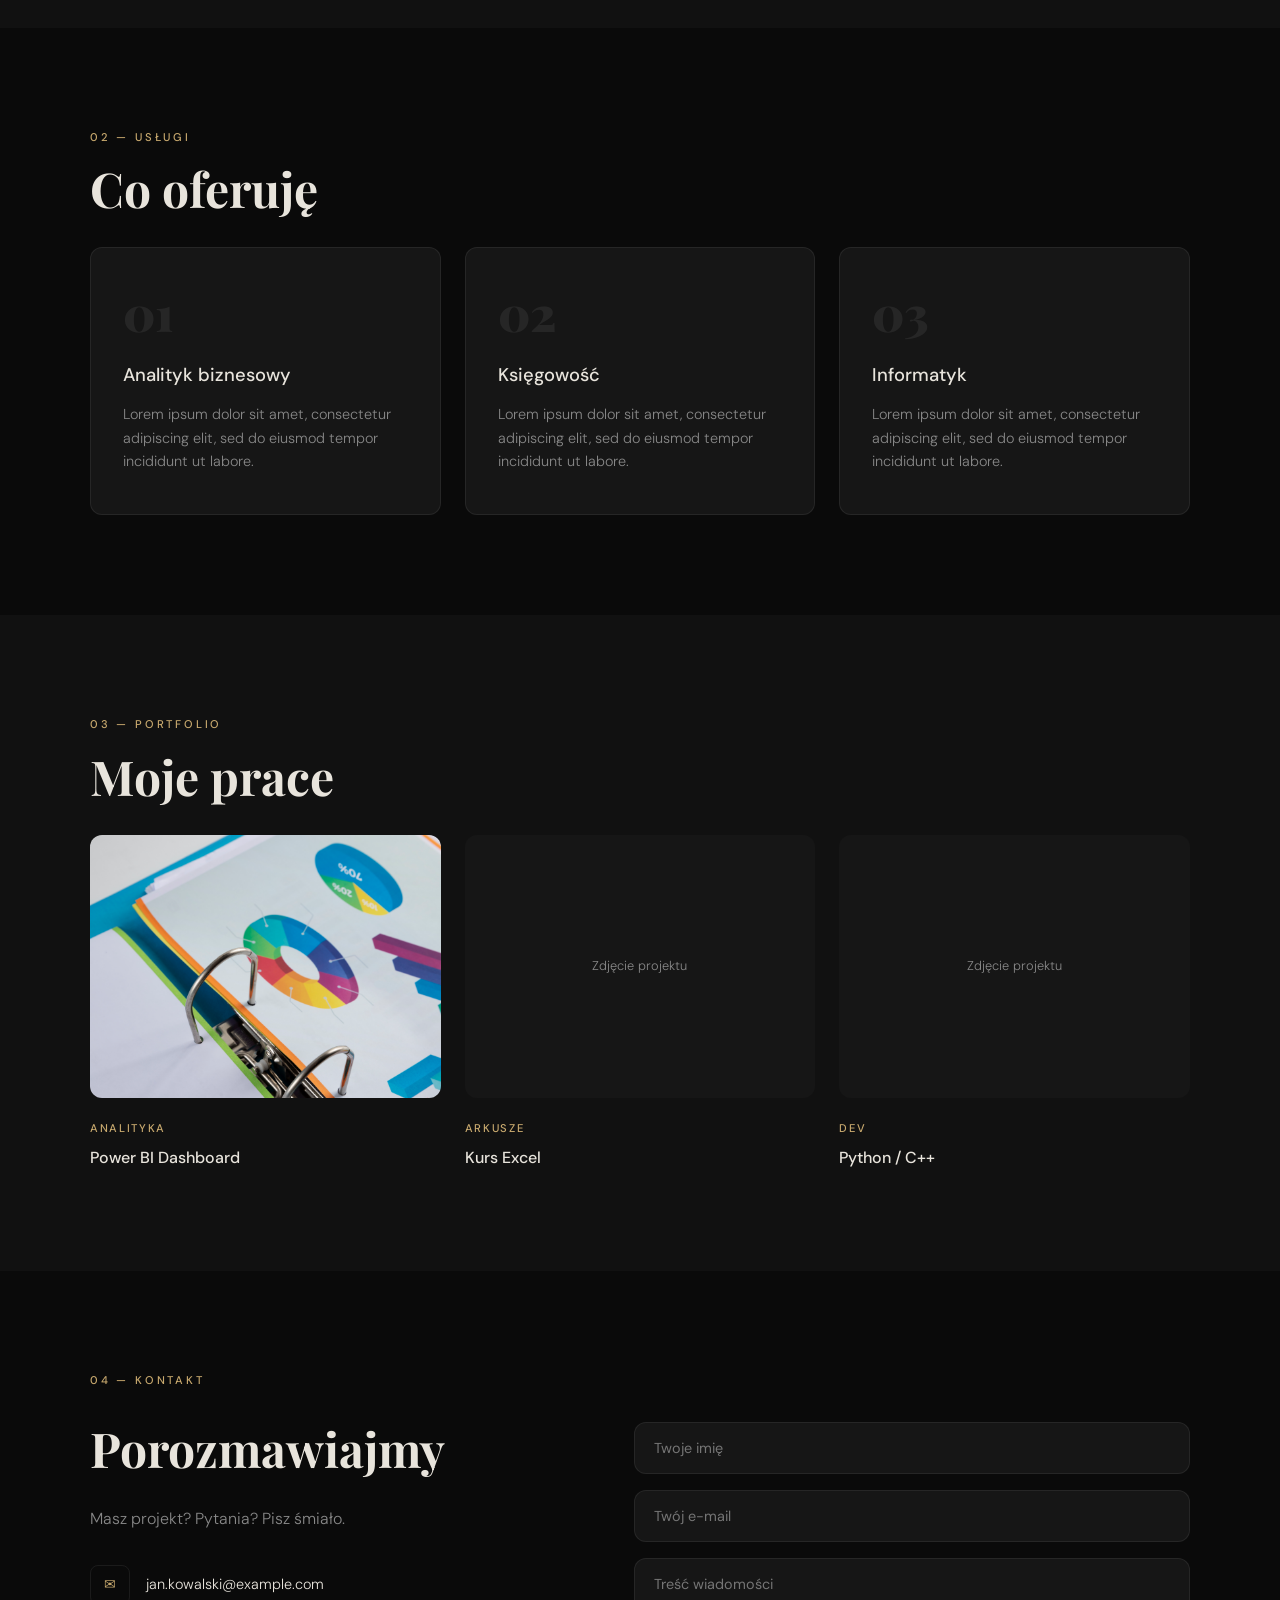
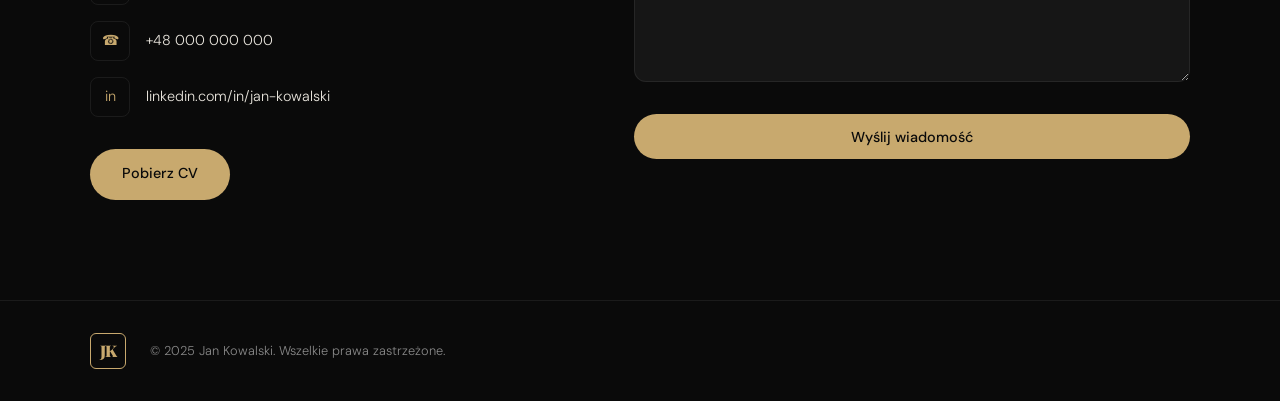
==== commit 3e064563: "Update index.html" ====
--- a/index.html
+++ b/index.html
@@ -704,7 +704,7 @@
             <span class="hero-line">Witam, jestem</span>
             <span class="hero-name">Imię<br>Nazwisko</span>
         </h1>
-        <p class="hero-sub">Krótki opis — czym się zajmujesz i co oferujesz.</p>
+        <p class="hero-sub">Biznesowo zajmuję się wdrażaniem automatyzacji AI, która uwalnia firmy od rutynowych i czasochłonnych zadań.</p>
         <div class="hero-cta">
             <a href="#portfolio" class="btn-primary">Zobacz prace</a>
             <a href="#contact" class="btn-ghost">Napisz do mnie</a>
@@ -712,7 +712,6 @@
     </div>
     <div class="hero-photo-block">
         <img src="images/close-up-young-student-surrounded-by-sticky-notes.jpg" alt="Zdjęcie" style="width:100%;height:100%;object-fit:cover;border-radius:12px">
-        <div class="photo-placeholder"><span>Twoje zdjęcie</span></div>
         <div class="hero-deco-circle"></div>
     </div>
     <div class="scroll-hint">
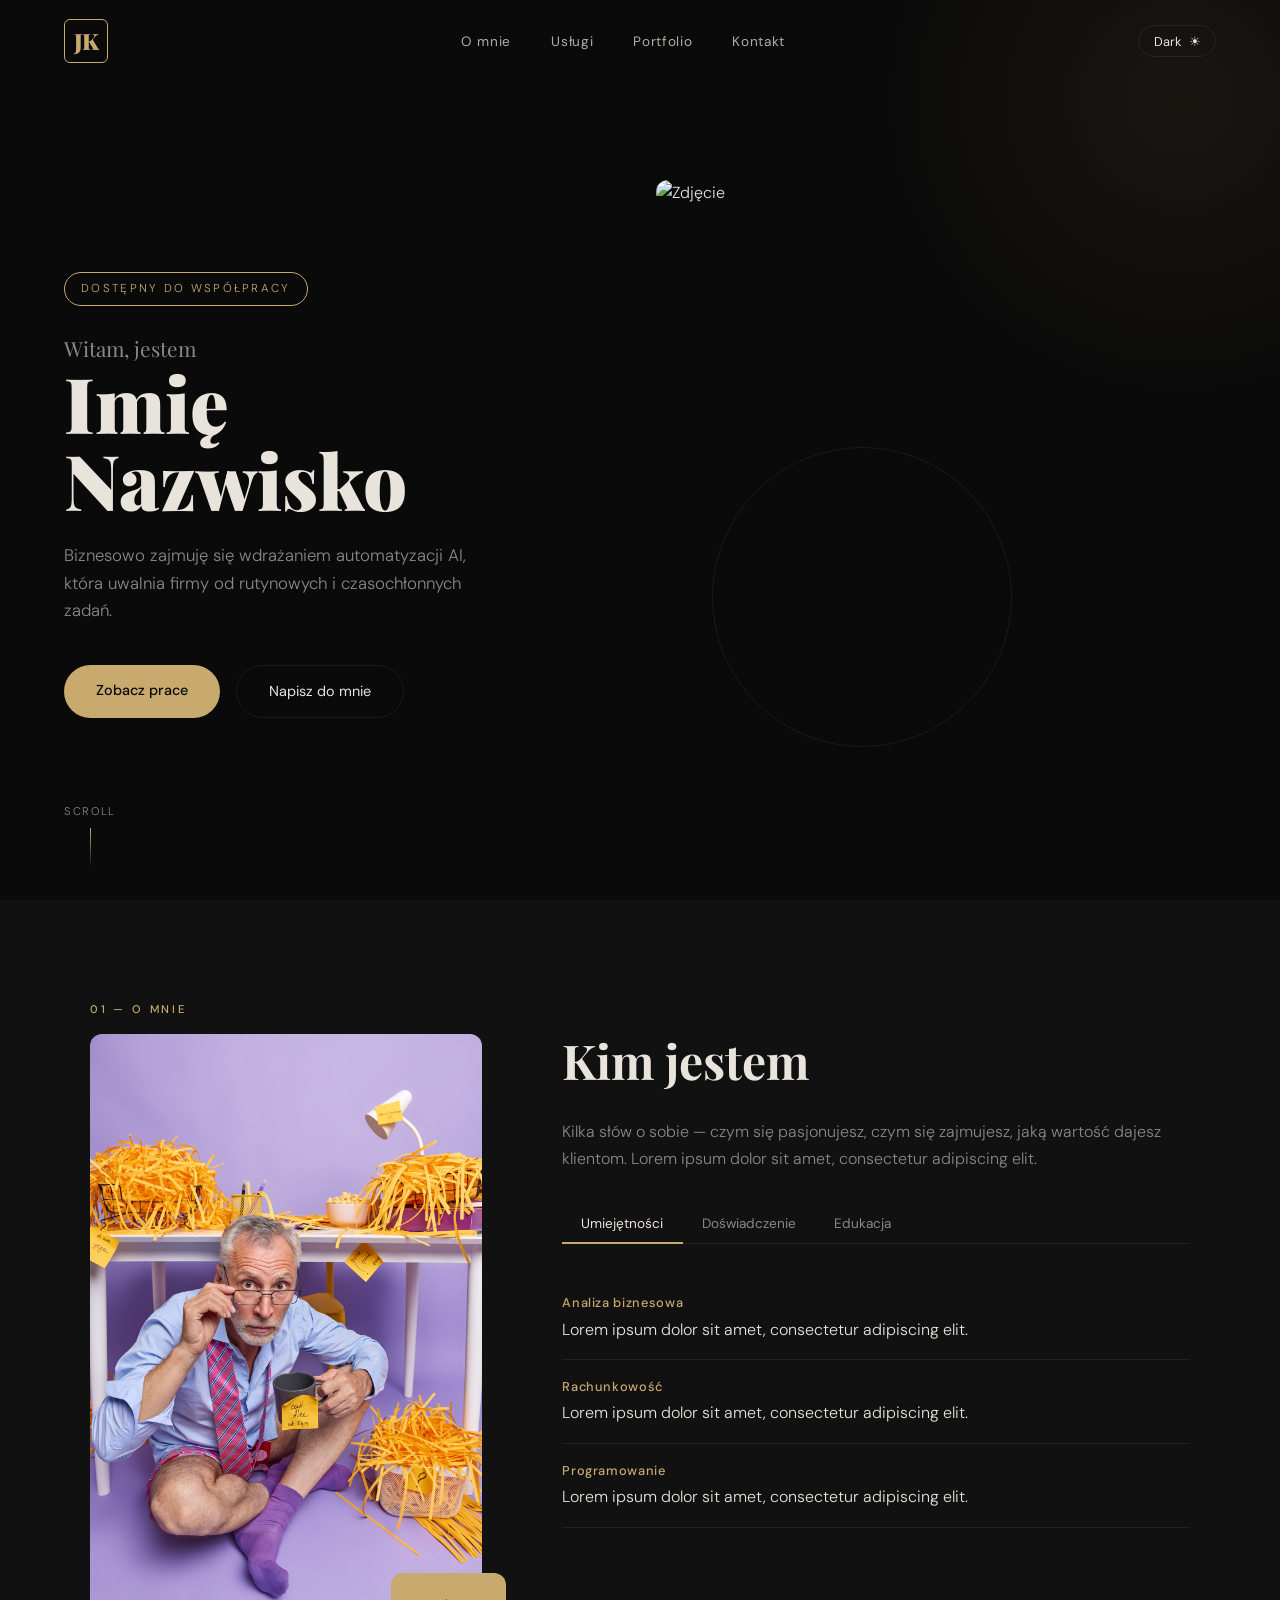
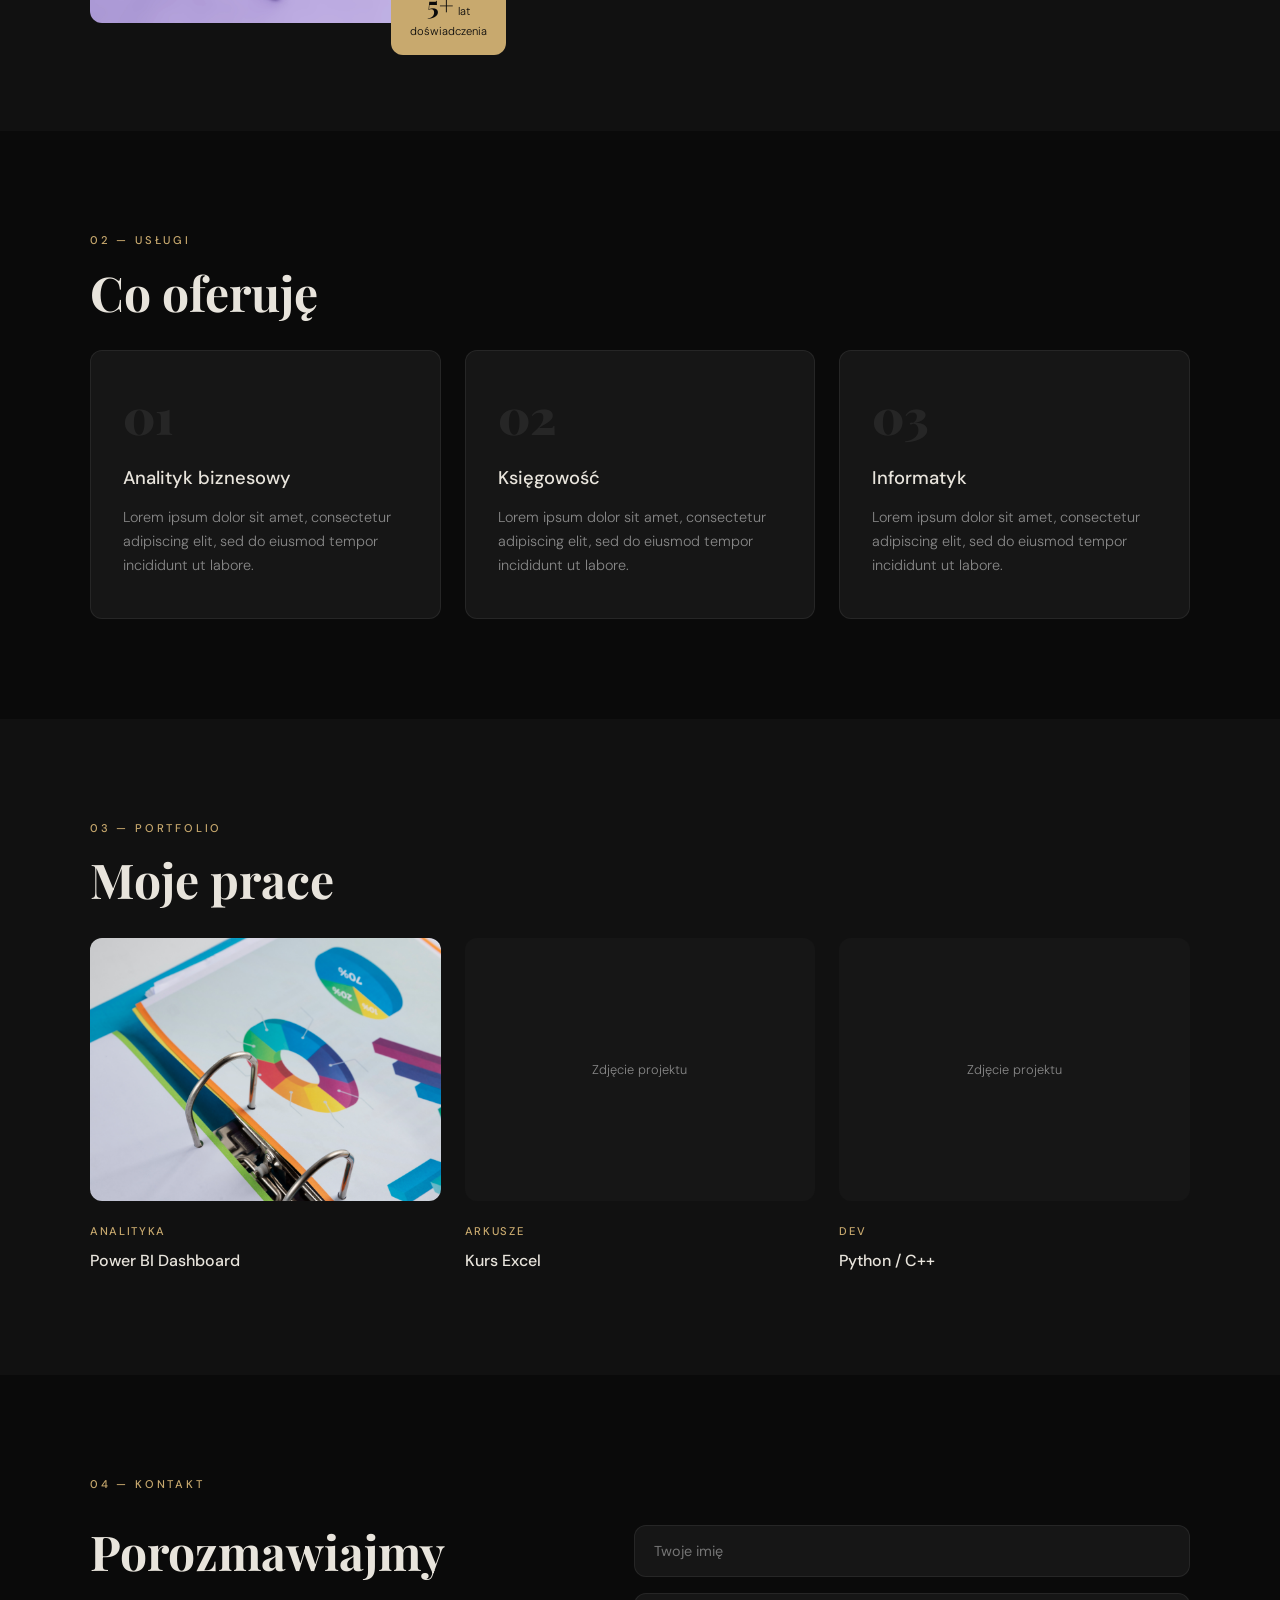
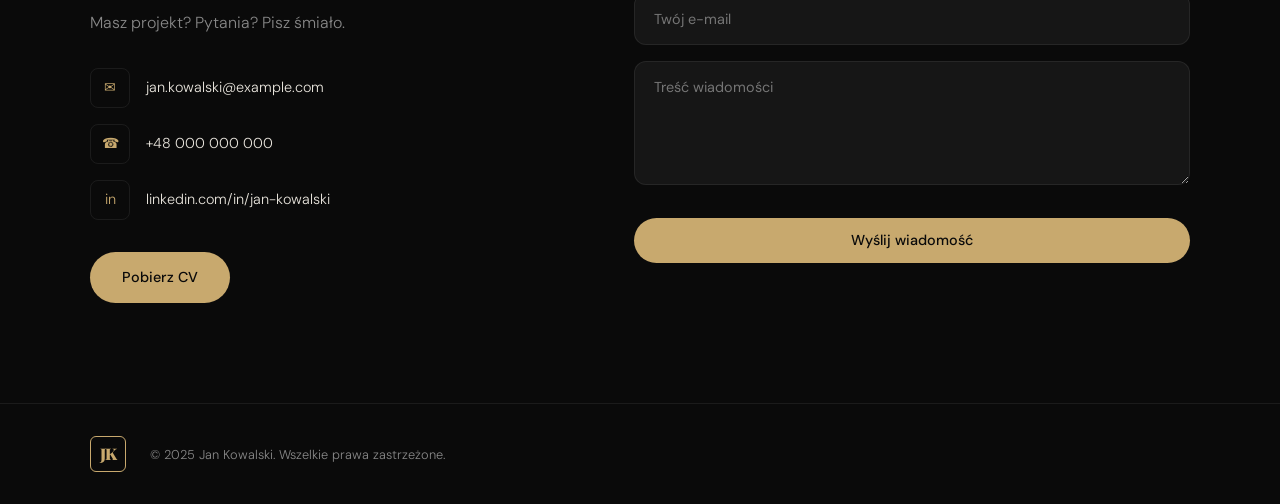
==== commit 93f0ecb0: "Update index.html" ====
--- a/index.html
+++ b/index.html
@@ -726,8 +726,8 @@
         <div class="section-label">01 — O mnie</div>
         <div class="about-grid">
             <div class="about-photo">
-                <!-- WSTAW: <img src="images/biznesowe.jpg" alt="Zdjęcie" style="width:100%;border-radius:12px"> -->
-                <div class="photo-placeholder tall"><span>Zdjęcie biznesowe</span></div>
+                <img src="images/indoor-shot-grey-haired-businessman-wears-formal-shirt-tie-neck-works-remotely-cozy-home-office-sits-floor-has-coffee-break-poses-near-desktop.jpg" alt="Zdjęcie" style="width:100%;border-radius:12px">
+                
                 <div class="about-badge">
                     <strong>5+</strong>
                     <small>lat<br>doświadczenia</small>
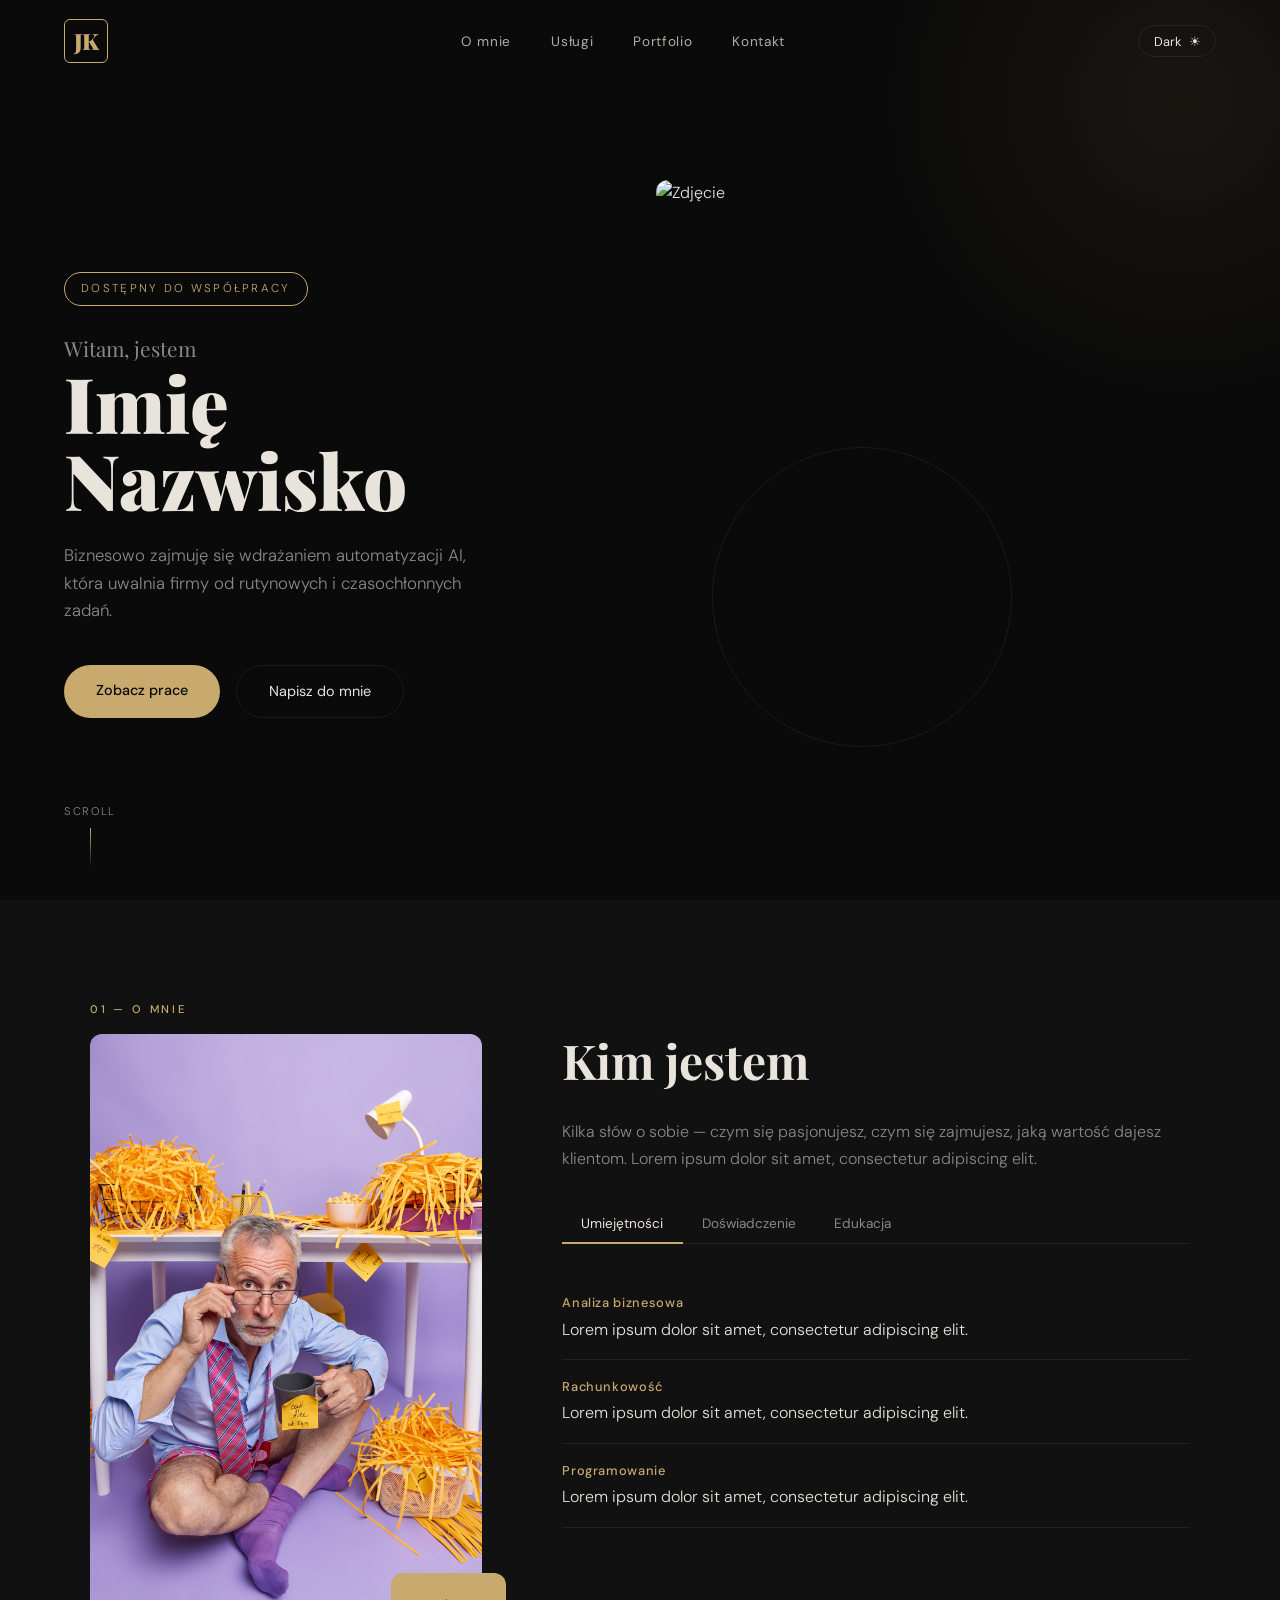
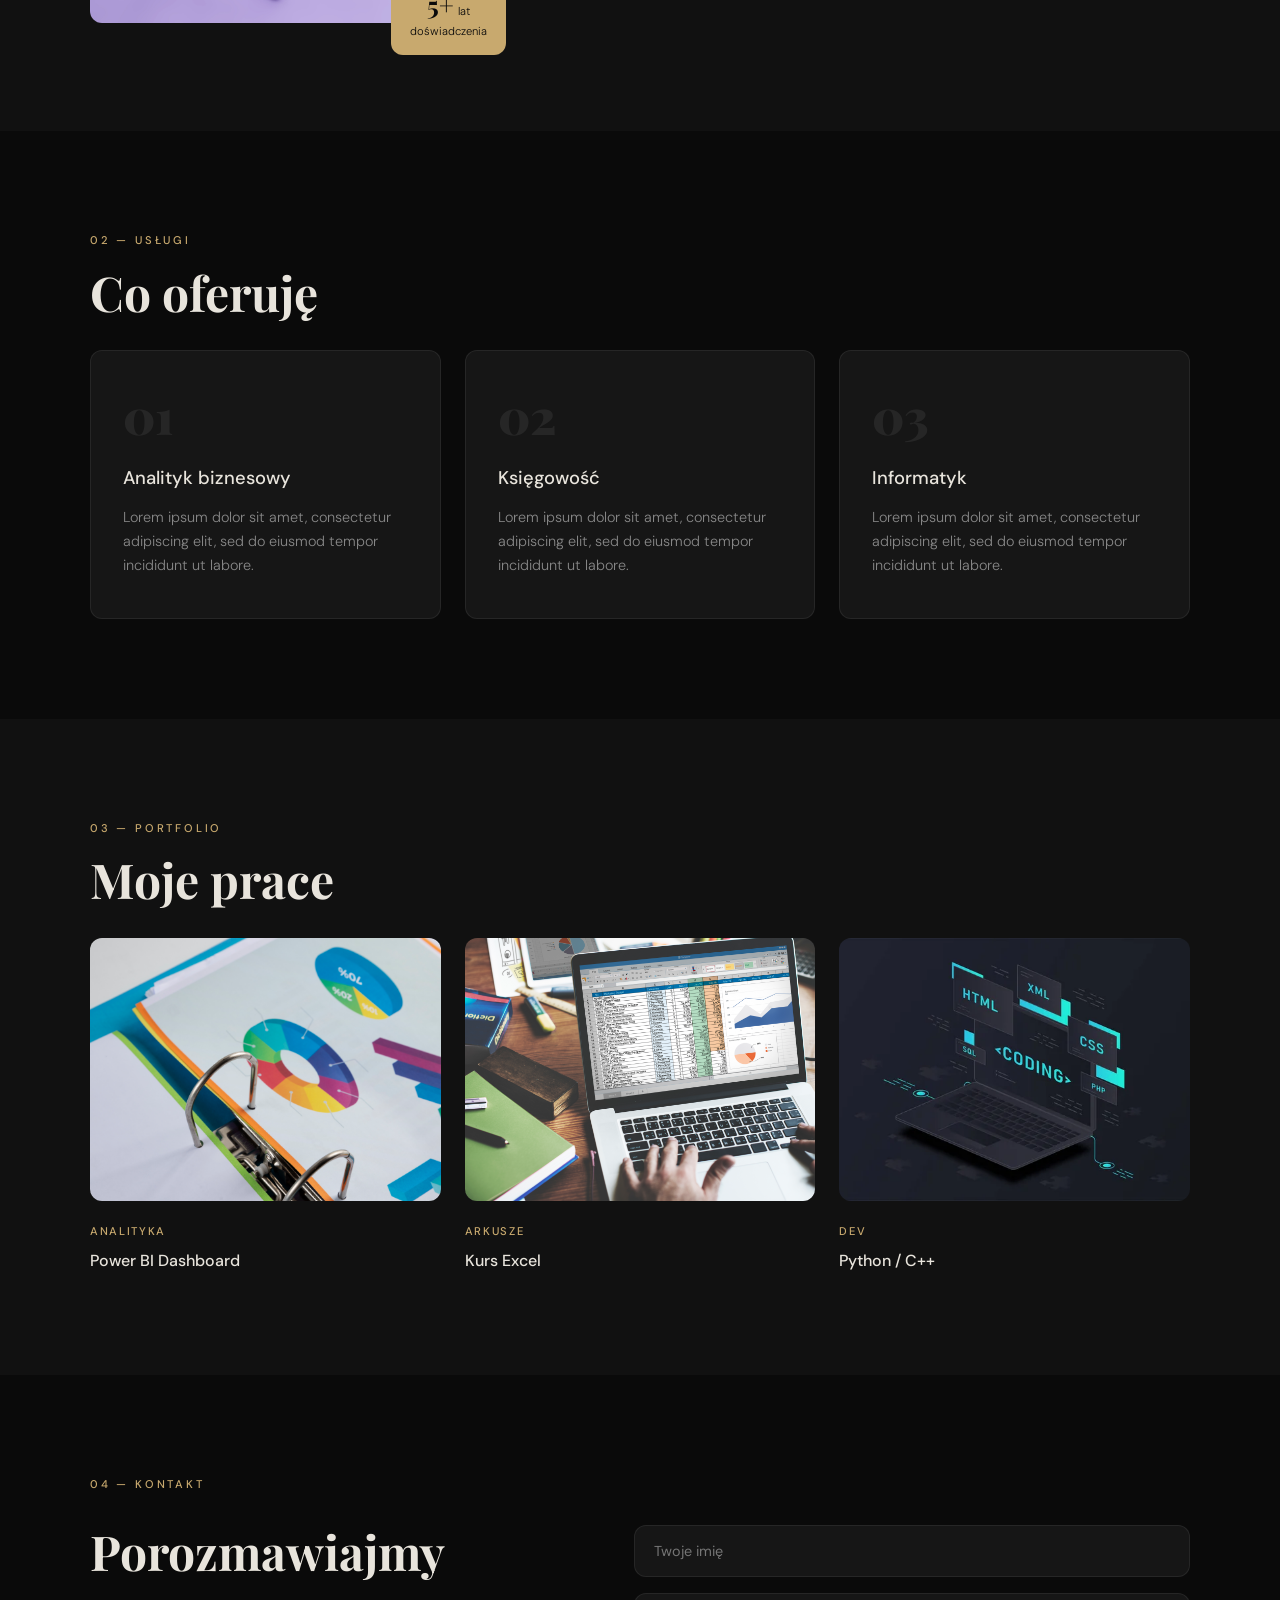
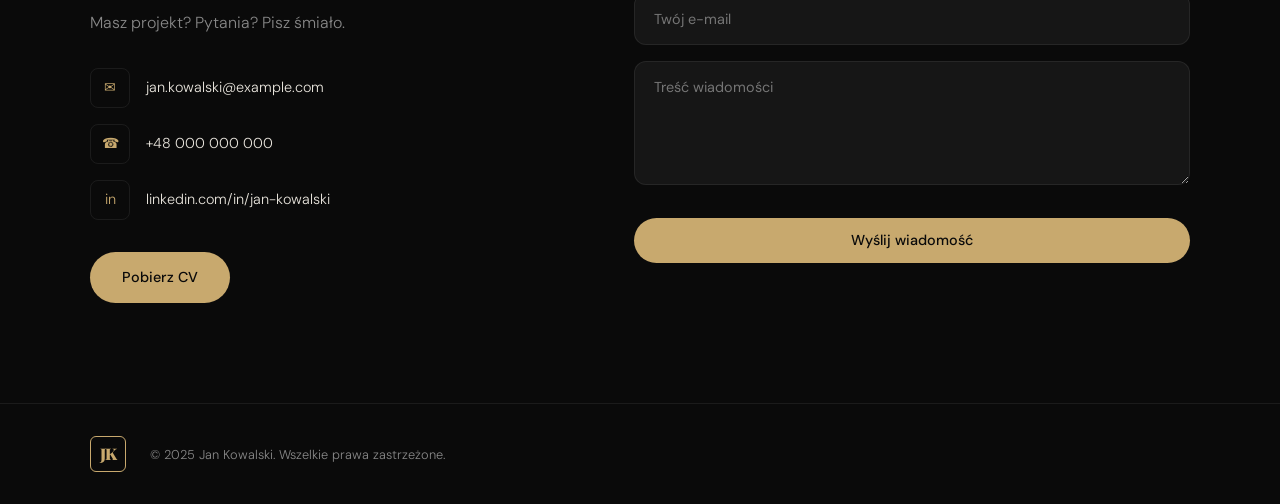
==== commit b11e9962: "Update index.html" ====
--- a/index.html
+++ b/index.html
@@ -808,7 +808,7 @@
             </div>
             <div class="work-card">
                 <div class="work-img">
-                    <div class="img-placeholder"><span>Zdjęcie projektu</span></div>
+                    <img src="images/closeup-hands-using-computer-laptop-with-screen-showing-analysis-data.jpg" alt="Power BI">
                     <div class="work-overlay">
                         <a href="https://drive.google.com" target="_blank" class="work-link">Otwórz projekt ↗</a>
                     </div>
@@ -820,7 +820,7 @@
             </div>
             <div class="work-card">
                 <div class="work-img">
-                    <div class="img-placeholder"><span>Zdjęcie projektu</span></div>
+                    <img src="images/depositphotos_547285144-stock-illustration-programming-and-coding.jpg" alt="Power BI">
                     <div class="work-overlay">
                         <a href="#" target="_blank" class="work-link">Otwórz projekt ↗</a>
                     </div>
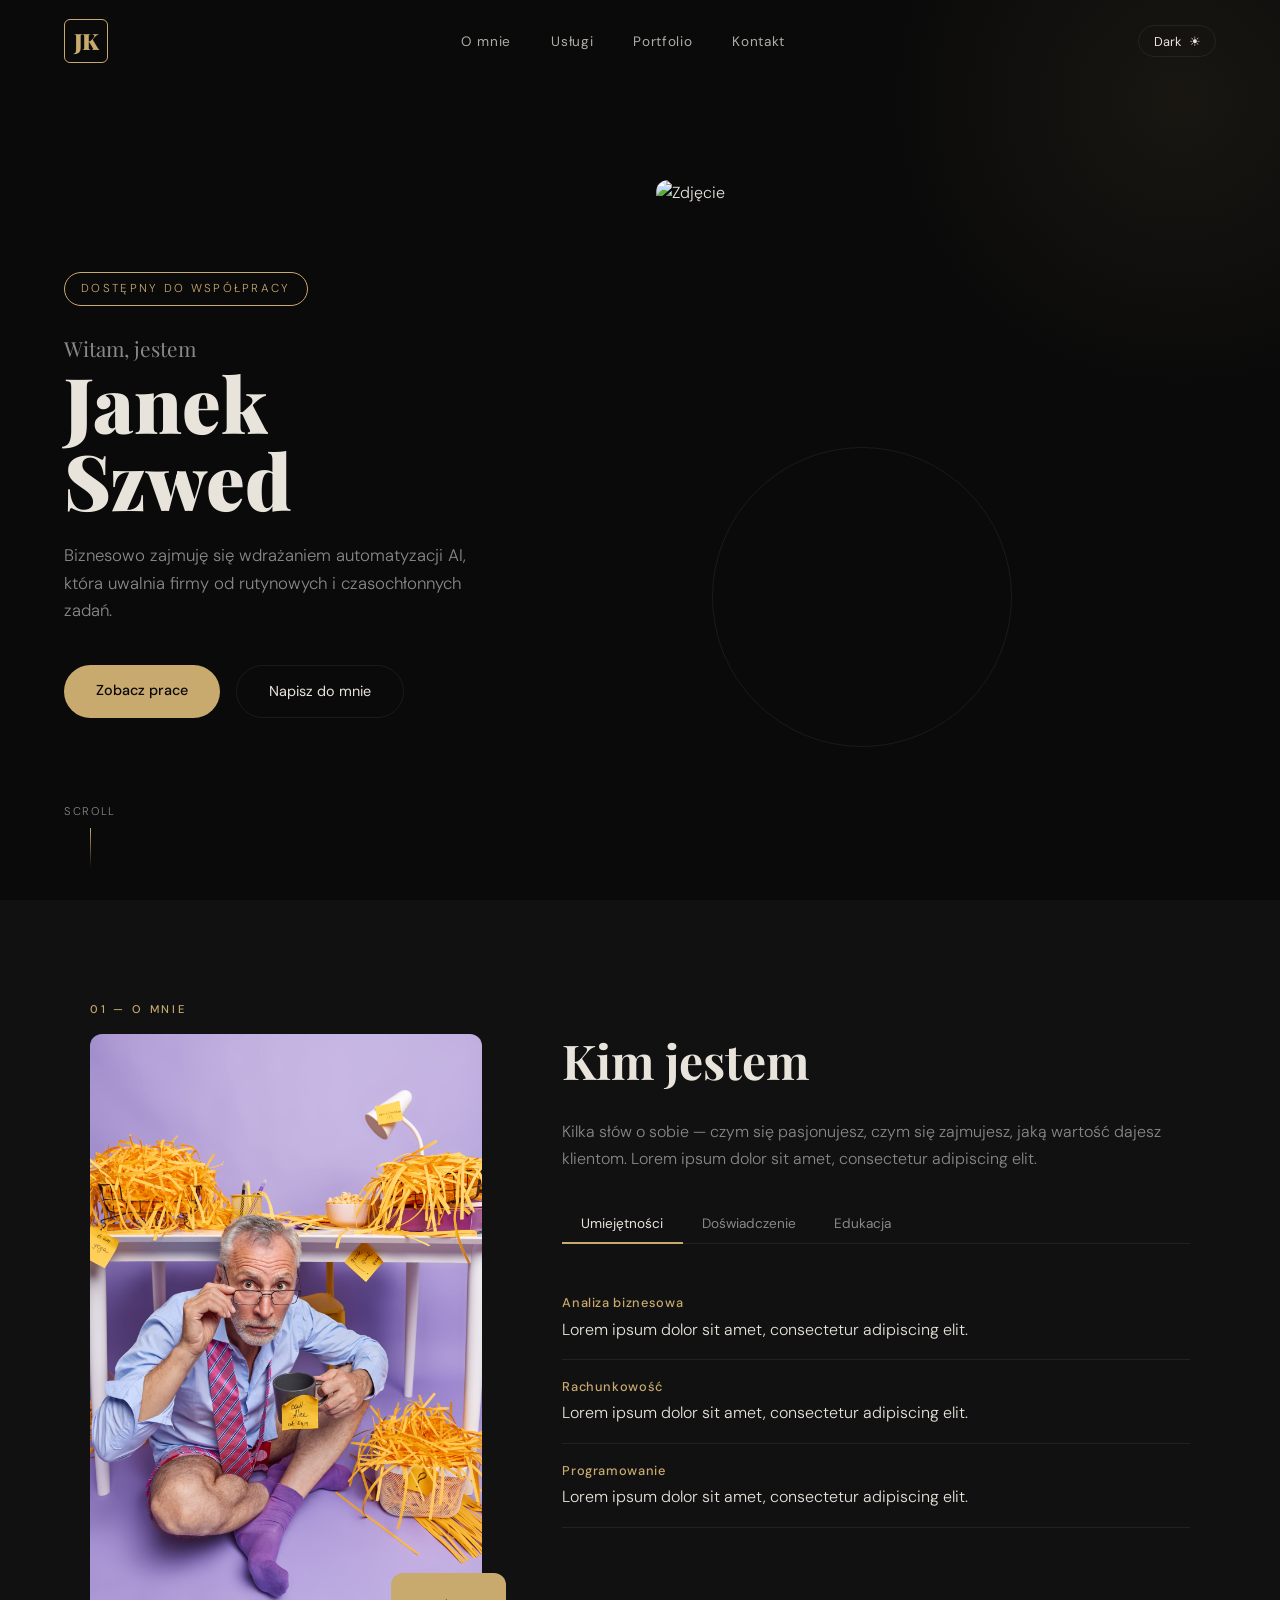
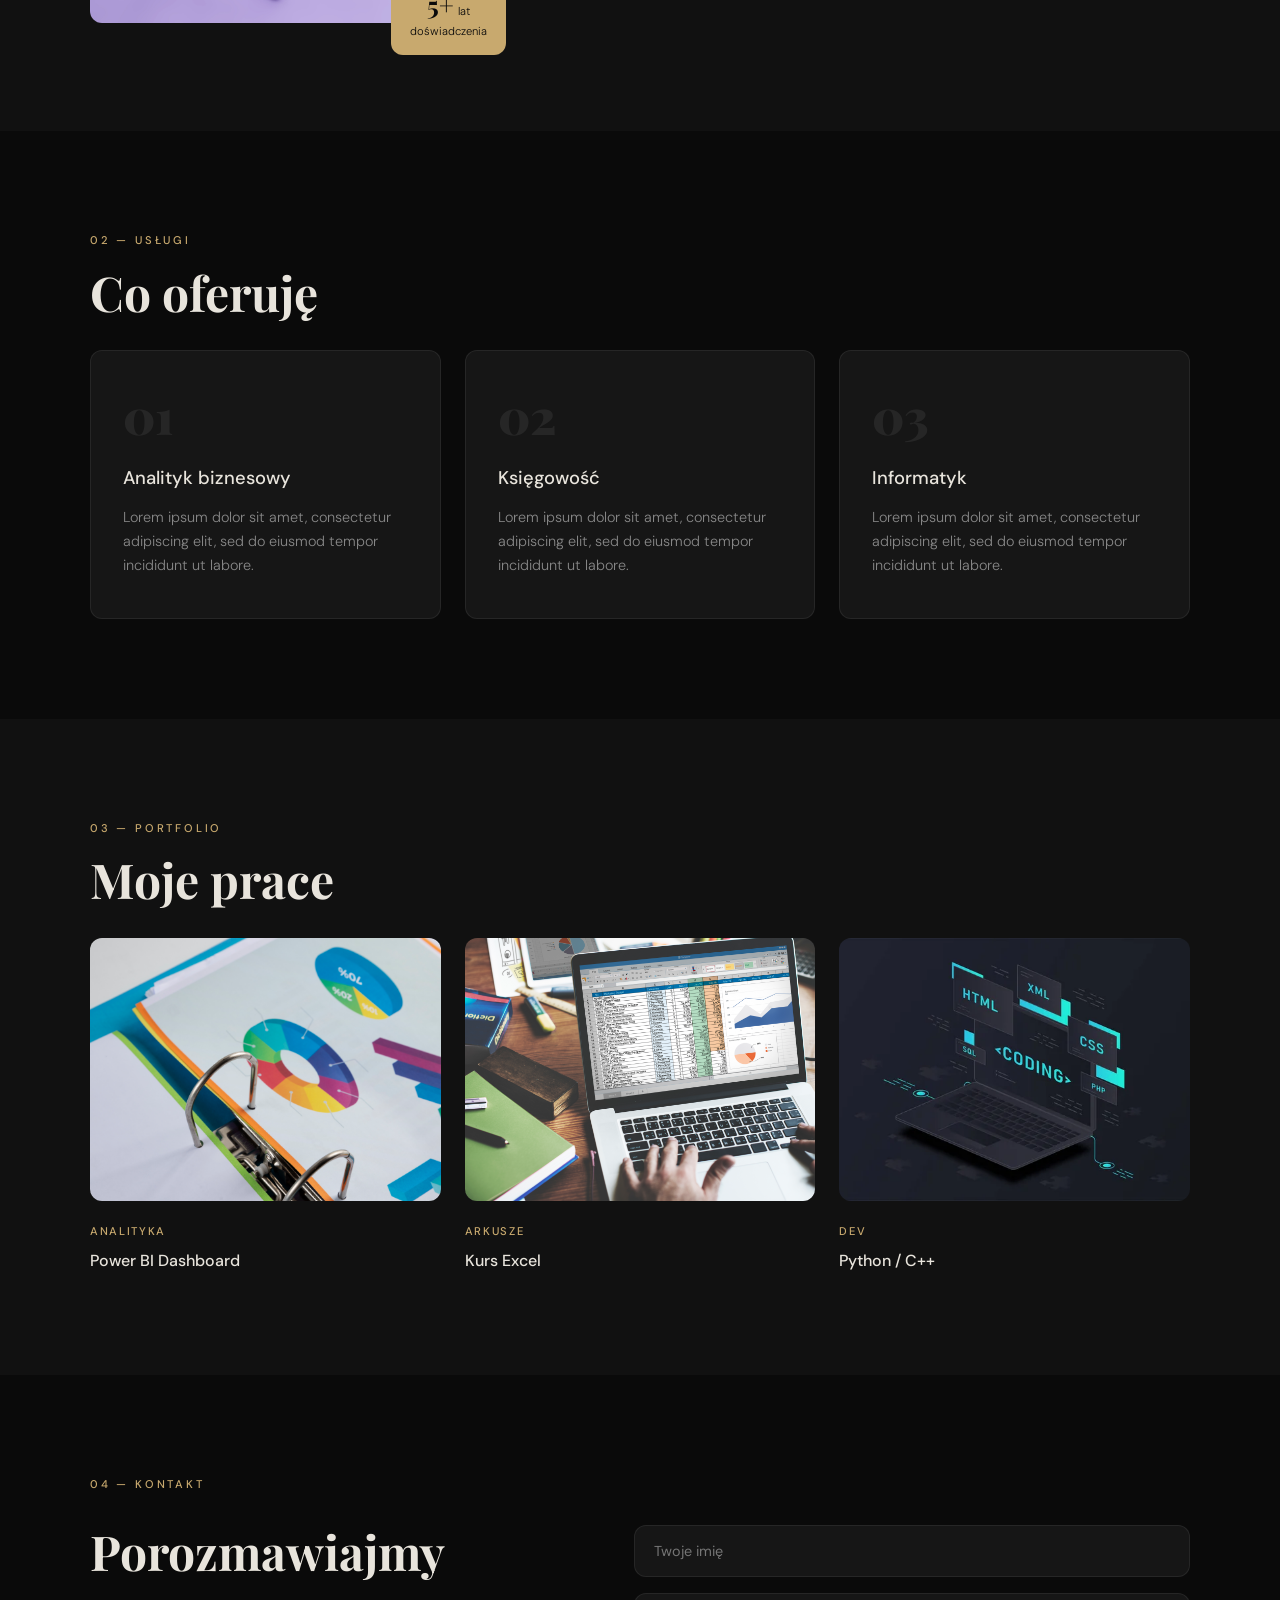
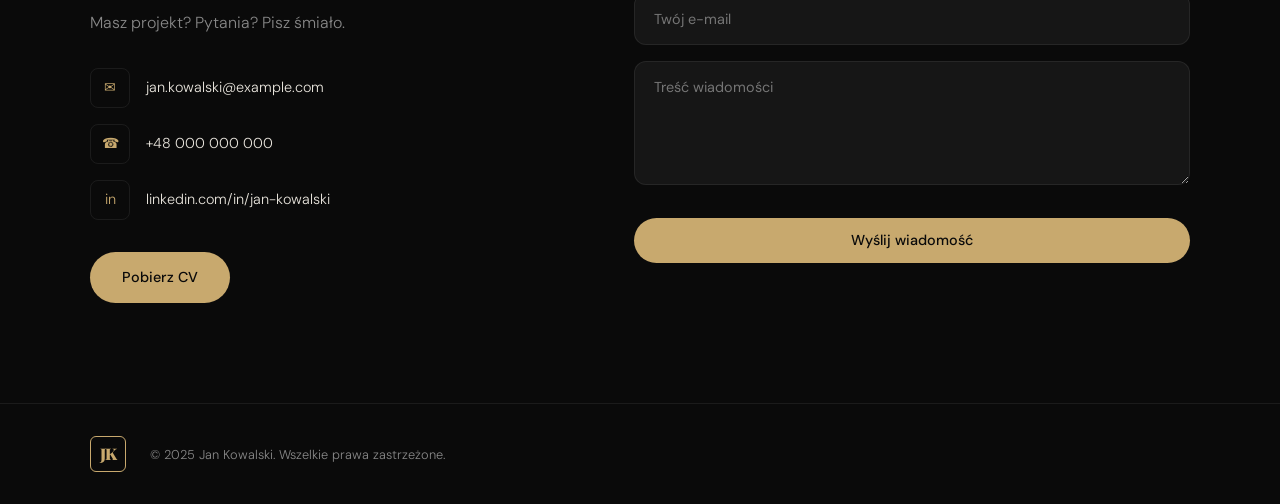
==== commit 8c7674ea: "Update index.html" ====
--- a/index.html
+++ b/index.html
@@ -702,7 +702,7 @@
         <div class="hero-tag">Dostępny do współpracy</div>
         <h1 class="hero-title">
             <span class="hero-line">Witam, jestem</span>
-            <span class="hero-name">Imię<br>Nazwisko</span>
+            <span class="hero-name">Janek<br>Szwed</span>
         </h1>
         <p class="hero-sub">Biznesowo zajmuję się wdrażaniem automatyzacji AI, która uwalnia firmy od rutynowych i czasochłonnych zadań.</p>
         <div class="hero-cta">
